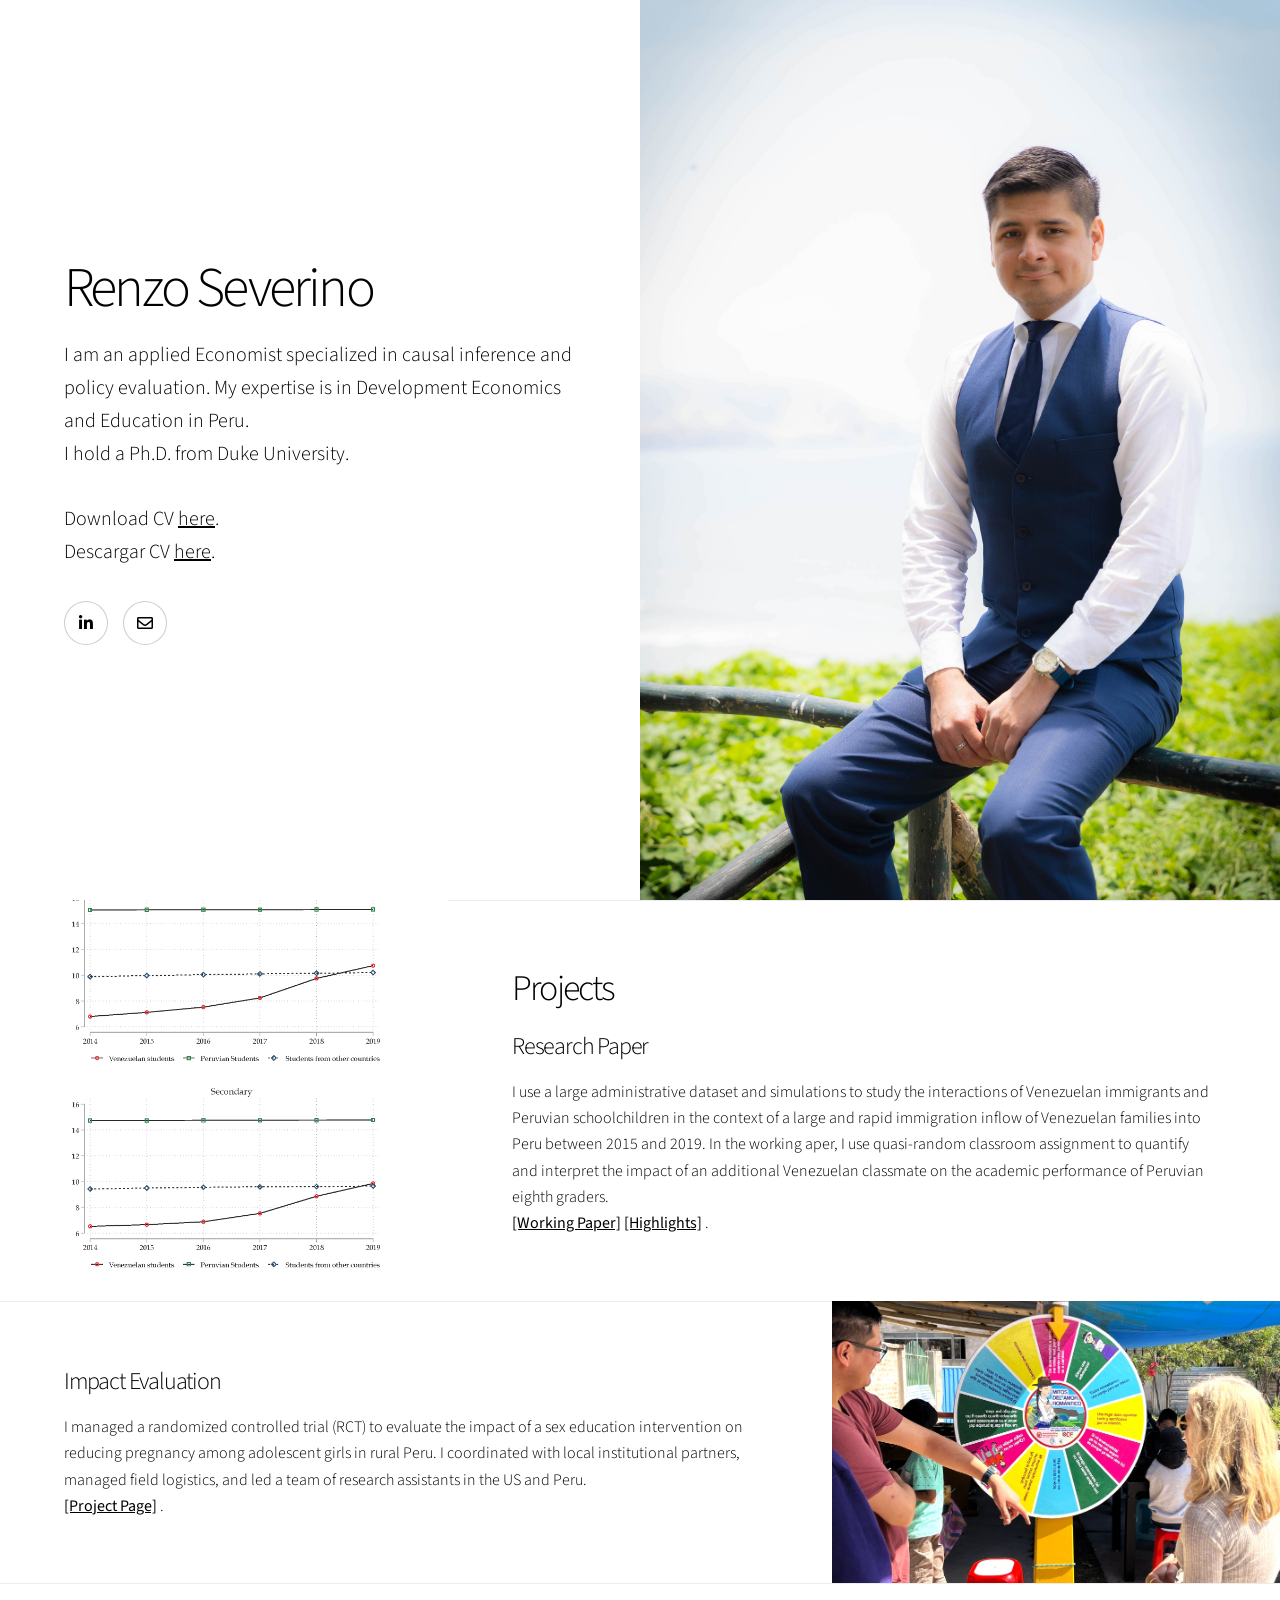
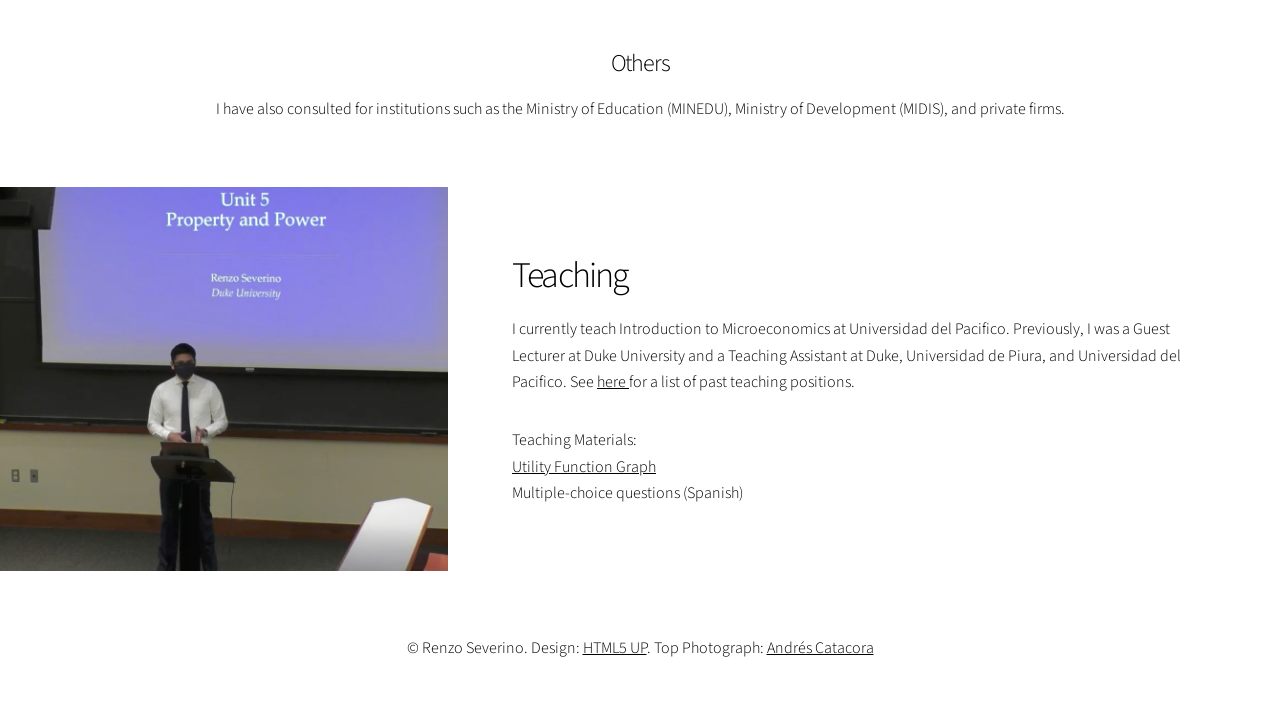
==== index.html @ c81b2eff "Aug3 Launch New career" ====
<!DOCTYPE HTML>
<!--
	Story by HTML5 UP
	html5up.net | @ajlkn
	Free for personal and commercial use under the CCA 3.0 license (html5up.net/license)
-->
<html>
	<head>
		<title>Renzo Severino, Ph.D. </title>
		<meta charset="utf-8" />
		<meta name="viewport" content="width=device-width, initial-scale=1, user-scalable=no" />
		<link rel="stylesheet" href="assets/css/main.css" />
		<noscript><link rel="stylesheet" href="assets/css/noscript.css" /></noscript>
		<meta name="google-site-verification" content="csmdwalZNR9BSUntCQkWehDHMoRO4T6SZdNjTyP5fW8" />
	</head>
	<body class="is-preload">

		<!-- Wrapper -->
			<div id="wrapper" class="divided">

				<!-- One -->
					<section class="banner style1 orient-left content-align-left image-position-right fullscreen onload-image-fade-in onload-content-fade-right">
						<div class="content">
							<h1>Renzo Severino</h1>
							<p class="major">I am an applied Economist specialized in causal inference and policy evaluation. My expertise is in Development Economics and Education in Peru.
							<br> I hold a Ph.D. from Duke University.</p>								
							<p class="major">Download CV <a href="Severino_CV_English.pdf">here</a>. <br> Descargar CV <a href="Severino_CV_Español.pdf">here</a>. </p>
							<ul class="icons">
								<li><a href="https://www.linkedin.com/in/renzoseverino/?locale=en_US" class="icon brands style2 fa-linkedin-in"><span class="label">LinkedIn</span></a></li>
								<li><a href="mailto:renzo.severino@outlook.com" class="icon style2 fa-envelope"><span class="label">Email</span></a></li>
							</ul>
						</div>
						<div class="image">
							<img src="images/banner.jpg" alt="" />
						</div>
					</section>

					<!-- was a member of the <a href="https://sites.duke.edu/devlab/">Duke Development Economics Lab -->
				<!-- Two -->
					<section class="spotlight style1 orient-right content-align-left image-position-center onscroll-image-fade-in" id="first">
						<div class="content">
							<h2>Projects</h2>
							<h3>Research Paper</h3>
							<p>I use a large administrative dataset and simulations to study the interactions of Venezuelan immigrants and Peruvian schoolchildren 
							in the context of a large and rapid immigration inflow of Venezuelan families into Peru between 2015 and 2019. In the working aper, I 
							use quasi-random classroom assignment to quantify and interpret the impact of an additional Venezuelan classmate on the 
							academic performance of Peruvian eighth graders. <br> <a href="Severino_Venezuela.pdf"> <b>[Working Paper]</b></a> <a href="SeverinoVenezuela.html"> <b>[Highlights]</b></a> . </p>
							</div>
						<div class="image">
							<img src="images/spotlight01.png" alt="" />
						</div>
					</section>

				<!-- Three -->
					<section class="spotlight style1 orient-left content-align-left image-position-center onscroll-image-fade-in">
						<div class="content">
							<h3>Impact Evaluation</h3>
							<p>I managed a randomized controlled trial (RCT) to evaluate the impact of a sex education intervention on reducing pregnancy among adolescent girls in rural Peru. 
								I coordinated with local institutional partners, managed field logistics, and led a team of research assistants in the US and Peru. <br>
								<a href="https://poverty-action.org/reducing-pregnancy-among-adolescent-girls-through-sex-education-and-information-services-rural-peru"> <b>[Project Page]</b></a> . </p>
							</div>
							<!-- -->
						<div class="image">
							<img src="images/rct_2.jpg" alt="" />
						</div>
					</section>

				<!-- Four -->	
					<section class="wrapper style1 align-center">
						<div class="inner">
							<h3>Others</h3>
							<p>I have also consulted for institutions such as the Ministry of Education (MINEDU), Ministry of Development (MIDIS), and private firms. </p>
						</div>

				<!-- Five -->
					<section class="spotlight style1 orient-right content-align-left image-position-center onscroll-image-fade-in">
						<div class="content">
							<h2>Teaching</h2>
							<p>I currently teach Introduction to Microeconomics at Universidad del Pacifico. Previously, I was a Guest Lecturer at 
								Duke University and a Teaching Assistant at Duke, Universidad de Piura, and Universidad del Pacifico. 
								See <a href="Severino_Teaching.pdf"> here </a> for a list of past teaching positions. </p>
						
							<p> Teaching Materials: <br>
								<a href="utility.html"> Utility Function Graph </a> <br> 
								Multiple-choice questions (Spanish) </p>		
						</div>
						<div class="image">
							<img src="images/spotlight02.png" alt="" />
						</div>
					</section>	

				<!-- Footer -->
					<footer class="wrapper style1 align-center">
						<div class="inner">
							<p>&copy; Renzo Severino. Design: <a href="https://html5up.net">HTML5 UP</a>. Top Photograph: <a href="https://www.behance.net/andrescatacora">Andrés Catacora</a> </p>
						</div>
					</footer>

			</div>

		<!-- Scripts -->
			<script src="assets/js/jquery.min.js"></script>
			<script src="assets/js/jquery.scrollex.min.js"></script>
			<script src="assets/js/jquery.scrolly.min.js"></script>
			<script src="assets/js/browser.min.js"></script>
			<script src="assets/js/breakpoints.min.js"></script>
			<script src="assets/js/util.js"></script>
			<script src="assets/js/main.js"></script>

	</body>
</html>
---- assets/css/main.css ----
@import url(fontawesome-all.min.css);
@import url("https://fonts.googleapis.com/css?family=Source+Sans+Pro:300,300i,400,400i");

/*
	Story by HTML5 UP
	html5up.net | @ajlkn
	Free for personal and commercial use under the CCA 3.0 license (html5up.net/license)
*/

html, body, div, span, applet, object,
iframe, h1, h2, h3, h4, h5, h6, p, blockquote,
pre, a, abbr, acronym, address, big, cite,
code, del, dfn, em, img, ins, kbd, q, s, samp,
small, strike, strong, sub, sup, tt, var, b,
u, i, center, dl, dt, dd, ol, ul, li, fieldset,
form, label, legend, table, caption, tbody,
tfoot, thead, tr, th, td, article, aside,
canvas, details, embed, figure, figcaption,
footer, header, hgroup, menu, nav, output, ruby,
section, summary, time, mark, audio, video {
	margin: 0;
	padding: 0;
	border: 0;
	font-size: 100%;
	font: inherit;
	vertical-align: baseline;}

article, aside, details, figcaption, figure,
footer, header, hgroup, menu, nav, section {
	display: block;}

body {
	line-height: 1;
}

ol, ul {
	list-style: none;
}

blockquote, q {
	quotes: none;
}

	blockquote:before, blockquote:after, q:before, q:after {
		content: '';
		content: none;
	}

table {
	border-collapse: collapse;
	border-spacing: 0;
}

body {
	-webkit-text-size-adjust: none;
}

mark {
	background-color: transparent;
	color: inherit;
}

input::-moz-focus-inner {
	border: 0;
	padding: 0;
}

input, select, textarea {
	-moz-appearance: none;
	-webkit-appearance: none;
	-ms-appearance: none;
	appearance: none;
}

/* Basic */

	@-ms-viewport {
		width: device-width;
	}

	body {
		-ms-overflow-style: scrollbar;
	}

	@media screen and (max-width: 480px) {

		html, body {
			min-width: 320px;
		}

	}

	html {
		box-sizing: border-box;
	}

	*, *:before, *:after {
		box-sizing: inherit;
	}

	body {
		background: #ffffff;
	}

		body.is-preload *, body.is-preload *:before, body.is-preload *:after {
			-moz-animation: none !important;
			-webkit-animation: none !important;
			-ms-animation: none !important;
			animation: none !important;
			-moz-transition: none !important;
			-webkit-transition: none !important;
			-ms-transition: none !important;
			transition: none !important;
		}

/* Type */

	html {
		font-size: 18pt;
	}

		@media screen and (max-width: 1680px) {

			html {
				font-size: 14pt;
			}

		}

		@media screen and (max-width: 1280px) {

			html {
				font-size: 12pt;
			}

		}

		@media screen and (max-width: 736px) {

			html {
				font-size: 11pt;
			}

		}

		@media screen and (max-width: 360px) {

			html {
				font-size: 10pt;
			}

		}

	body {
		background-color: #ffffff;
		color: #000000;
	}

	body, input, select, textarea {
		font-family: "Source Sans Pro", Helvetica, sans-serif;
		font-size: 1rem;
		font-weight: 300;
		line-height: 1.65;
	}

	a {
		-moz-transition: color 0.2s ease-in-out;
		-webkit-transition: color 0.2s ease-in-out;
		-ms-transition: color 0.2s ease-in-out;
		transition: color 0.2s ease-in-out;
		text-decoration: underline;
	}

		a:hover {
			text-decoration: none;
		}

	strong, b {
		font-weight: 400;
	}

	em, i {
		font-style: italic;
	}

	p {
		margin: 0 0 2rem 0;
	}

		p.major {
			font-size: 1.25rem;
		}

	h1, h2, h3, h4, h5, h6 {
		font-weight: 300;
		line-height: 1.375;
		letter-spacing: -0.05em;
		margin: 0 0 1rem 0;
	}

		h1 a, h2 a, h3 a, h4 a, h5 a, h6 a {
			color: inherit;
			text-decoration: none;
		}

	h1 {
		font-size: 3.5rem;
		line-height: 1.2;
	}

	h2 {
		font-size: 2.25rem;
	}

	h3 {
		font-size: 1.5rem;
	}

	h4 {
		font-size: 1.1rem;
	}

	h5 {
		font-size: 0.9rem;
	}

	h6 {
		font-size: 0.7rem;
	}

	sub {
		font-size: 0.8rem;
		position: relative;
		top: 0.5rem;
	}

	sup {
		font-size: 0.8rem;
		position: relative;
		top: -0.5rem;
	}

	blockquote {
		border-left: solid 4px;
		font-style: italic;
		margin: 0 0 2rem 0;
		padding: 0.5rem 0 0.5rem 2rem;
	}

	code {
		border-radius: 4px;
		font-family: "Courier New", monospace;
		font-size: 0.9em;
		margin: 0 0.25rem;
		padding: 0.25rem 0.325rem;
	}

	pre {
		-webkit-overflow-scrolling: touch;
		font-family: "Courier New", monospace;
		font-size: 0.9em;
		margin: 0 0 2rem 0;
	}

		pre code {
			display: block;
			line-height: 1.5;
			padding: 0.75rem 1rem;
			overflow-x: auto;
		}

	hr {
		border: 0;
		border-bottom: solid 1px;
		margin: 2.5rem 0;
	}

		hr.major {
			margin: 3.5rem 0;
		}

	.align-left {
		text-align: left;
	}

	.align-center {
		text-align: center;
	}

	.align-right {
		text-align: right;
	}

	@media screen and (max-width: 736px) {

		p.major {
			font-size: 1.1rem;
		}

		h1 {
			font-size: 2.5rem;
		}

		h2 {
			font-size: 2rem;
		}

		h3 {
			font-size: 1.25rem;
		}

		h4 {
			font-size: 1rem;
		}

	}

	input, select, textarea {
		color: #000000;
	}

	a {
		color: #000000;
	}

		a:hover {
			color: #47D3E5;
		}

	strong, b {
		color: #000000;
	}

	h1, h2, h3, h4, h5, h6 {
		color: #000000;
	}

	blockquote {
		border-left-color: rgba(0, 0, 0, 0.2);
	}

	code {
		background: rgba(0, 0, 0, 0.05);
		border-color: rgba(0, 0, 0, 0.2);
	}

	hr {
		border-bottom-color: rgba(0, 0, 0, 0.2);
	}

/* Row */

	.row {
		display: flex;
		flex-wrap: wrap;
		box-sizing: border-box;
		align-items: stretch;
	}

		.row > * {
			box-sizing: border-box;
		}

		.row.gtr-uniform > * > :last-child {
			margin-bottom: 0;
		}

		.row.aln-left {
			justify-content: flex-start;
		}

		.row.aln-center {
			justify-content: center;
		}

		.row.aln-right {
			justify-content: flex-end;
		}

		.row.aln-top {
			align-items: flex-start;
		}

		.row.aln-middle {
			align-items: center;
		}

		.row.aln-bottom {
			align-items: flex-end;
		}

		.row > .imp {
			order: -1;
		}

		.row > .col-1 {
			width: 8.33333%;
		}

		.row > .off-1 {
			margin-left: 8.33333%;
		}

		.row > .col-2 {
			width: 16.66667%;
		}

		.row > .off-2 {
			margin-left: 16.66667%;
		}

		.row > .col-3 {
			width: 25%;
		}

		.row > .off-3 {
			margin-left: 25%;
		}

		.row > .col-4 {
			width: 33.33333%;
		}

		.row > .off-4 {
			margin-left: 33.33333%;
		}

		.row > .col-5 {
			width: 41.66667%;
		}

		.row > .off-5 {
			margin-left: 41.66667%;
		}

		.row > .col-6 {
			width: 50%;
		}

		.row > .off-6 {
			margin-left: 50%;
		}

		.row > .col-7 {
			width: 58.33333%;
		}

		.row > .off-7 {
			margin-left: 58.33333%;
		}

		.row > .col-8 {
			width: 66.66667%;
		}

		.row > .off-8 {
			margin-left: 66.66667%;
		}

		.row > .col-9 {
			width: 75%;
		}

		.row > .off-9 {
			margin-left: 75%;
		}

		.row > .col-10 {
			width: 83.33333%;
		}

		.row > .off-10 {
			margin-left: 83.33333%;
		}

		.row > .col-11 {
			width: 91.66667%;
		}

		.row > .off-11 {
			margin-left: 91.66667%;
		}

		.row > .col-12 {
			width: 100%;
		}

		.row > .off-12 {
			margin-left: 100%;
		}

		.row.gtr-0 {
			margin-top: 0;
			margin-left: 0rem;
		}

			.row.gtr-0 > * {
				padding: 0 0 0 0rem;
			}

			.row.gtr-0.gtr-uniform {
				margin-top: 0rem;
			}

				.row.gtr-0.gtr-uniform > * {
					padding-top: 0rem;
				}

		.row.gtr-25 {
			margin-top: 0;
			margin-left: -0.5rem;
		}

			.row.gtr-25 > * {
				padding: 0 0 0 0.5rem;
			}

			.row.gtr-25.gtr-uniform {
				margin-top: -0.5rem;
			}

				.row.gtr-25.gtr-uniform > * {
					padding-top: 0.5rem;
				}

		.row.gtr-50 {
			margin-top: 0;
			margin-left: -1rem;
		}

			.row.gtr-50 > * {
				padding: 0 0 0 1rem;
			}

			.row.gtr-50.gtr-uniform {
				margin-top: -1rem;
			}

				.row.gtr-50.gtr-uniform > * {
					padding-top: 1rem;
				}

		.row {
			margin-top: 0;
			margin-left: -2rem;
		}

			.row > * {
				padding: 0 0 0 2rem;
			}

			.row.gtr-uniform {
				margin-top: -2rem;
			}

				.row.gtr-uniform > * {
					padding-top: 2rem;
				}

		.row.gtr-150 {
			margin-top: 0;
			margin-left: -3rem;
		}

			.row.gtr-150 > * {
				padding: 0 0 0 3rem;
			}

			.row.gtr-150.gtr-uniform {
				margin-top: -3rem;
			}

				.row.gtr-150.gtr-uniform > * {
					padding-top: 3rem;
				}

		.row.gtr-200 {
			margin-top: 0;
			margin-left: -4rem;
		}

			.row.gtr-200 > * {
				padding: 0 0 0 4rem;
			}

			.row.gtr-200.gtr-uniform {
				margin-top: -4rem;
			}

				.row.gtr-200.gtr-uniform > * {
					padding-top: 4rem;
				}

		@media screen and (max-width: 1680px) {

			.row {
				display: flex;
				flex-wrap: wrap;
				box-sizing: border-box;
				align-items: stretch;
			}

				.row > * {
					box-sizing: border-box;
				}

				.row.gtr-uniform > * > :last-child {
					margin-bottom: 0;
				}

				.row.aln-left {
					justify-content: flex-start;
				}

				.row.aln-center {
					justify-content: center;
				}

				.row.aln-right {
					justify-content: flex-end;
				}

				.row.aln-top {
					align-items: flex-start;
				}

				.row.aln-middle {
					align-items: center;
				}

				.row.aln-bottom {
					align-items: flex-end;
				}

				.row > .imp-xlarge {
					order: -1;
				}

				.row > .col-1-xlarge {
					width: 8.33333%;
				}

				.row > .off-1-xlarge {
					margin-left: 8.33333%;
				}

				.row > .col-2-xlarge {
					width: 16.66667%;
				}

				.row > .off-2-xlarge {
					margin-left: 16.66667%;
				}

				.row > .col-3-xlarge {
					width: 25%;
				}

				.row > .off-3-xlarge {
					margin-left: 25%;
				}

				.row > .col-4-xlarge {
					width: 33.33333%;
				}

				.row > .off-4-xlarge {
					margin-left: 33.33333%;
				}

				.row > .col-5-xlarge {
					width: 41.66667%;
				}

				.row > .off-5-xlarge {
					margin-left: 41.66667%;
				}

				.row > .col-6-xlarge {
					width: 50%;
				}

				.row > .off-6-xlarge {
					margin-left: 50%;
				}

				.row > .col-7-xlarge {
					width: 58.33333%;
				}

				.row > .off-7-xlarge {
					margin-left: 58.33333%;
				}

				.row > .col-8-xlarge {
					width: 66.66667%;
				}

				.row > .off-8-xlarge {
					margin-left: 66.66667%;
				}

				.row > .col-9-xlarge {
					width: 75%;
				}

				.row > .off-9-xlarge {
					margin-left: 75%;
				}

				.row > .col-10-xlarge {
					width: 83.33333%;
				}

				.row > .off-10-xlarge {
					margin-left: 83.33333%;
				}

				.row > .col-11-xlarge {
					width: 91.66667%;
				}

				.row > .off-11-xlarge {
					margin-left: 91.66667%;
				}

				.row > .col-12-xlarge {
					width: 100%;
				}

				.row > .off-12-xlarge {
					margin-left: 100%;
				}

				.row.gtr-0 {
					margin-top: 0;
					margin-left: 0rem;
				}

					.row.gtr-0 > * {
						padding: 0 0 0 0rem;
					}

					.row.gtr-0.gtr-uniform {
						margin-top: 0rem;
					}

						.row.gtr-0.gtr-uniform > * {
							padding-top: 0rem;
						}

				.row.gtr-25 {
					margin-top: 0;
					margin-left: -0.5rem;
				}

					.row.gtr-25 > * {
						padding: 0 0 0 0.5rem;
					}

					.row.gtr-25.gtr-uniform {
						margin-top: -0.5rem;
					}

						.row.gtr-25.gtr-uniform > * {
							padding-top: 0.5rem;
						}

				.row.gtr-50 {
					margin-top: 0;
					margin-left: -1rem;
				}

					.row.gtr-50 > * {
						padding: 0 0 0 1rem;
					}

					.row.gtr-50.gtr-uniform {
						margin-top: -1rem;
					}

						.row.gtr-50.gtr-uniform > * {
							padding-top: 1rem;
						}

				.row {
					margin-top: 0;
					margin-left: -2rem;
				}

					.row > * {
						padding: 0 0 0 2rem;
					}

					.row.gtr-uniform {
						margin-top: -2rem;
					}

						.row.gtr-uniform > * {
							padding-top: 2rem;
						}

				.row.gtr-150 {
					margin-top: 0;
					margin-left: -3rem;
				}

					.row.gtr-150 > * {
						padding: 0 0 0 3rem;
					}

					.row.gtr-150.gtr-uniform {
						margin-top: -3rem;
					}

						.row.gtr-150.gtr-uniform > * {
							padding-top: 3rem;
						}

				.row.gtr-200 {
					margin-top: 0;
					margin-left: -4rem;
				}

					.row.gtr-200 > * {
						padding: 0 0 0 4rem;
					}

					.row.gtr-200.gtr-uniform {
						margin-top: -4rem;
					}

						.row.gtr-200.gtr-uniform > * {
							padding-top: 4rem;
						}

		}

		@media screen and (max-width: 1280px) {

			.row {
				display: flex;
				flex-wrap: wrap;
				box-sizing: border-box;
				align-items: stretch;
			}

				.row > * {
					box-sizing: border-box;
				}

				.row.gtr-uniform > * > :last-child {
					margin-bottom: 0;
				}

				.row.aln-left {
					justify-content: flex-start;
				}

				.row.aln-center {
					justify-content: center;
				}

				.row.aln-right {
					justify-content: flex-end;
				}

				.row.aln-top {
					align-items: flex-start;
				}

				.row.aln-middle {
					align-items: center;
				}

				.row.aln-bottom {
					align-items: flex-end;
				}

				.row > .imp-large {
					order: -1;
				}

				.row > .col-1-large {
					width: 8.33333%;
				}

				.row > .off-1-large {
					margin-left: 8.33333%;
				}

				.row > .col-2-large {
					width: 16.66667%;
				}

				.row > .off-2-large {
					margin-left: 16.66667%;
				}

				.row > .col-3-large {
					width: 25%;
				}

				.row > .off-3-large {
					margin-left: 25%;
				}

				.row > .col-4-large {
					width: 33.33333%;
				}

				.row > .off-4-large {
					margin-left: 33.33333%;
				}

				.row > .col-5-large {
					width: 41.66667%;
				}

				.row > .off-5-large {
					margin-left: 41.66667%;
				}

				.row > .col-6-large {
					width: 50%;
				}

				.row > .off-6-large {
					margin-left: 50%;
				}

				.row > .col-7-large {
					width: 58.33333%;
				}

				.row > .off-7-large {
					margin-left: 58.33333%;
				}

				.row > .col-8-large {
					width: 66.66667%;
				}

				.row > .off-8-large {
					margin-left: 66.66667%;
				}

				.row > .col-9-large {
					width: 75%;
				}

				.row > .off-9-large {
					margin-left: 75%;
				}

				.row > .col-10-large {
					width: 83.33333%;
				}

				.row > .off-10-large {
					margin-left: 83.33333%;
				}

				.row > .col-11-large {
					width: 91.66667%;
				}

				.row > .off-11-large {
					margin-left: 91.66667%;
				}

				.row > .col-12-large {
					width: 100%;
				}

				.row > .off-12-large {
					margin-left: 100%;
				}

				.row.gtr-0 {
					margin-top: 0;
					margin-left: 0rem;
				}

					.row.gtr-0 > * {
						padding: 0 0 0 0rem;
					}

					.row.gtr-0.gtr-uniform {
						margin-top: 0rem;
					}

						.row.gtr-0.gtr-uniform > * {
							padding-top: 0rem;
						}

				.row.gtr-25 {
					margin-top: 0;
					margin-left: -0.5rem;
				}

					.row.gtr-25 > * {
						padding: 0 0 0 0.5rem;
					}

					.row.gtr-25.gtr-uniform {
						margin-top: -0.5rem;
					}

						.row.gtr-25.gtr-uniform > * {
							padding-top: 0.5rem;
						}

				.row.gtr-50 {
					margin-top: 0;
					margin-left: -1rem;
				}

					.row.gtr-50 > * {
						padding: 0 0 0 1rem;
					}

					.row.gtr-50.gtr-uniform {
						margin-top: -1rem;
					}

						.row.gtr-50.gtr-uniform > * {
							padding-top: 1rem;
						}

				.row {
					margin-top: 0;
					margin-left: -2rem;
				}

					.row > * {
						padding: 0 0 0 2rem;
					}

					.row.gtr-uniform {
						margin-top: -2rem;
					}

						.row.gtr-uniform > * {
							padding-top: 2rem;
						}

				.row.gtr-150 {
					margin-top: 0;
					margin-left: -3rem;
				}

					.row.gtr-150 > * {
						padding: 0 0 0 3rem;
					}

					.row.gtr-150.gtr-uniform {
						margin-top: -3rem;
					}

						.row.gtr-150.gtr-uniform > * {
							padding-top: 3rem;
						}

				.row.gtr-200 {
					margin-top: 0;
					margin-left: -4rem;
				}

					.row.gtr-200 > * {
						padding: 0 0 0 4rem;
					}

					.row.gtr-200.gtr-uniform {
						margin-top: -4rem;
					}

						.row.gtr-200.gtr-uniform > * {
							padding-top: 4rem;
						}

		}

		@media screen and (max-width: 980px) {

			.row {
				display: flex;
				flex-wrap: wrap;
				box-sizing: border-box;
				align-items: stretch;
			}

				.row > * {
					box-sizing: border-box;
				}

				.row.gtr-uniform > * > :last-child {
					margin-bottom: 0;
				}

				.row.aln-left {
					justify-content: flex-start;
				}

				.row.aln-center {
					justify-content: center;
				}

				.row.aln-right {
					justify-content: flex-end;
				}

				.row.aln-top {
					align-items: flex-start;
				}

				.row.aln-middle {
					align-items: center;
				}

				.row.aln-bottom {
					align-items: flex-end;
				}

				.row > .imp-medium {
					order: -1;
				}

				.row > .col-1-medium {
					width: 8.33333%;
				}

				.row > .off-1-medium {
					margin-left: 8.33333%;
				}

				.row > .col-2-medium {
					width: 16.66667%;
				}

				.row > .off-2-medium {
					margin-left: 16.66667%;
				}

				.row > .col-3-medium {
					width: 25%;
				}

				.row > .off-3-medium {
					margin-left: 25%;
				}

				.row > .col-4-medium {
					width: 33.33333%;
				}

				.row > .off-4-medium {
					margin-left: 33.33333%;
				}

				.row > .col-5-medium {
					width: 41.66667%;
				}

				.row > .off-5-medium {
					margin-left: 41.66667%;
				}

				.row > .col-6-medium {
					width: 50%;
				}

				.row > .off-6-medium {
					margin-left: 50%;
				}

				.row > .col-7-medium {
					width: 58.33333%;
				}

				.row > .off-7-medium {
					margin-left: 58.33333%;
				}

				.row > .col-8-medium {
					width: 66.66667%;
				}

				.row > .off-8-medium {
					margin-left: 66.66667%;
				}

				.row > .col-9-medium {
					width: 75%;
				}

				.row > .off-9-medium {
					margin-left: 75%;
				}

				.row > .col-10-medium {
					width: 83.33333%;
				}

				.row > .off-10-medium {
					margin-left: 83.33333%;
				}

				.row > .col-11-medium {
					width: 91.66667%;
				}

				.row > .off-11-medium {
					margin-left: 91.66667%;
				}

				.row > .col-12-medium {
					width: 100%;
				}

				.row > .off-12-medium {
					margin-left: 100%;
				}

				.row.gtr-0 {
					margin-top: 0;
					margin-left: 0rem;
				}

					.row.gtr-0 > * {
						padding: 0 0 0 0rem;
					}

					.row.gtr-0.gtr-uniform {
						margin-top: 0rem;
					}

						.row.gtr-0.gtr-uniform > * {
							padding-top: 0rem;
						}

				.row.gtr-25 {
					margin-top: 0;
					margin-left: -0.5rem;
				}

					.row.gtr-25 > * {
						padding: 0 0 0 0.5rem;
					}

					.row.gtr-25.gtr-uniform {
						margin-top: -0.5rem;
					}

						.row.gtr-25.gtr-uniform > * {
							padding-top: 0.5rem;
						}

				.row.gtr-50 {
					margin-top: 0;
					margin-left: -1rem;
				}

					.row.gtr-50 > * {
						padding: 0 0 0 1rem;
					}

					.row.gtr-50.gtr-uniform {
						margin-top: -1rem;
					}

						.row.gtr-50.gtr-uniform > * {
							padding-top: 1rem;
						}

				.row {
					margin-top: 0;
					margin-left: -2rem;
				}

					.row > * {
						padding: 0 0 0 2rem;
					}

					.row.gtr-uniform {
						margin-top: -2rem;
					}

						.row.gtr-uniform > * {
							padding-top: 2rem;
						}

				.row.gtr-150 {
					margin-top: 0;
					margin-left: -3rem;
				}

					.row.gtr-150 > * {
						padding: 0 0 0 3rem;
					}

					.row.gtr-150.gtr-uniform {
						margin-top: -3rem;
					}

						.row.gtr-150.gtr-uniform > * {
							padding-top: 3rem;
						}

				.row.gtr-200 {
					margin-top: 0;
					margin-left: -4rem;
				}

					.row.gtr-200 > * {
						padding: 0 0 0 4rem;
					}

					.row.gtr-200.gtr-uniform {
						margin-top: -4rem;
					}

						.row.gtr-200.gtr-uniform > * {
							padding-top: 4rem;
						}

		}

		@media screen and (max-width: 736px) {

			.row {
				display: flex;
				flex-wrap: wrap;
				box-sizing: border-box;
				align-items: stretch;
			}

				.row > * {
					box-sizing: border-box;
				}

				.row.gtr-uniform > * > :last-child {
					margin-bottom: 0;
				}

				.row.aln-left {
					justify-content: flex-start;
				}

				.row.aln-center {
					justify-content: center;
				}

				.row.aln-right {
					justify-content: flex-end;
				}

				.row.aln-top {
					align-items: flex-start;
				}

				.row.aln-middle {
					align-items: center;
				}

				.row.aln-bottom {
					align-items: flex-end;
				}

				.row > .imp-small {
					order: -1;
				}

				.row > .col-1-small {
					width: 8.33333%;
				}

				.row > .off-1-small {
					margin-left: 8.33333%;
				}

				.row > .col-2-small {
					width: 16.66667%;
				}

				.row > .off-2-small {
					margin-left: 16.66667%;
				}

				.row > .col-3-small {
					width: 25%;
				}

				.row > .off-3-small {
					margin-left: 25%;
				}

				.row > .col-4-small {
					width: 33.33333%;
				}

				.row > .off-4-small {
					margin-left: 33.33333%;
				}

				.row > .col-5-small {
					width: 41.66667%;
				}

				.row > .off-5-small {
					margin-left: 41.66667%;
				}

				.row > .col-6-small {
					width: 50%;
				}

				.row > .off-6-small {
					margin-left: 50%;
				}

				.row > .col-7-small {
					width: 58.33333%;
				}

				.row > .off-7-small {
					margin-left: 58.33333%;
				}

				.row > .col-8-small {
					width: 66.66667%;
				}

				.row > .off-8-small {
					margin-left: 66.66667%;
				}

				.row > .col-9-small {
					width: 75%;
				}

				.row > .off-9-small {
					margin-left: 75%;
				}

				.row > .col-10-small {
					width: 83.33333%;
				}

				.row > .off-10-small {
					margin-left: 83.33333%;
				}

				.row > .col-11-small {
					width: 91.66667%;
				}

				.row > .off-11-small {
					margin-left: 91.66667%;
				}

				.row > .col-12-small {
					width: 100%;
				}

				.row > .off-12-small {
					margin-left: 100%;
				}

				.row.gtr-0 {
					margin-top: 0;
					margin-left: 0rem;
				}

					.row.gtr-0 > * {
						padding: 0 0 0 0rem;
					}

					.row.gtr-0.gtr-uniform {
						margin-top: 0rem;
					}

						.row.gtr-0.gtr-uniform > * {
							padding-top: 0rem;
						}

				.row.gtr-25 {
					margin-top: 0;
					margin-left: -0.5rem;
				}

					.row.gtr-25 > * {
						padding: 0 0 0 0.5rem;
					}

					.row.gtr-25.gtr-uniform {
						margin-top: -0.5rem;
					}

						.row.gtr-25.gtr-uniform > * {
							padding-top: 0.5rem;
						}

				.row.gtr-50 {
					margin-top: 0;
					margin-left: -1rem;
				}

					.row.gtr-50 > * {
						padding: 0 0 0 1rem;
					}

					.row.gtr-50.gtr-uniform {
						margin-top: -1rem;
					}

						.row.gtr-50.gtr-uniform > * {
							padding-top: 1rem;
						}

				.row {
					margin-top: 0;
					margin-left: -2rem;
				}

					.row > * {
						padding: 0 0 0 2rem;
					}

					.row.gtr-uniform {
						margin-top: -2rem;
					}

						.row.gtr-uniform > * {
							padding-top: 2rem;
						}

				.row.gtr-150 {
					margin-top: 0;
					margin-left: -3rem;
				}

					.row.gtr-150 > * {
						padding: 0 0 0 3rem;
					}

					.row.gtr-150.gtr-uniform {
						margin-top: -3rem;
					}

						.row.gtr-150.gtr-uniform > * {
							padding-top: 3rem;
						}

				.row.gtr-200 {
					margin-top: 0;
					margin-left: -4rem;
				}

					.row.gtr-200 > * {
						padding: 0 0 0 4rem;
					}

					.row.gtr-200.gtr-uniform {
						margin-top: -4rem;
					}

						.row.gtr-200.gtr-uniform > * {
							padding-top: 4rem;
						}

		}

		@media screen and (max-width: 480px) {

			.row {
				display: flex;
				flex-wrap: wrap;
				box-sizing: border-box;
				align-items: stretch;
			}

				.row > * {
					box-sizing: border-box;
				}

				.row.gtr-uniform > * > :last-child {
					margin-bottom: 0;
				}

				.row.aln-left {
					justify-content: flex-start;
				}

				.row.aln-center {
					justify-content: center;
				}

				.row.aln-right {
					justify-content: flex-end;
				}

				.row.aln-top {
					align-items: flex-start;
				}

				.row.aln-middle {
					align-items: center;
				}

				.row.aln-bottom {
					align-items: flex-end;
				}

				.row > .imp-xsmall {
					order: -1;
				}

				.row > .col-1-xsmall {
					width: 8.33333%;
				}

				.row > .off-1-xsmall {
					margin-left: 8.33333%;
				}

				.row > .col-2-xsmall {
					width: 16.66667%;
				}

				.row > .off-2-xsmall {
					margin-left: 16.66667%;
				}

				.row > .col-3-xsmall {
					width: 25%;
				}

				.row > .off-3-xsmall {
					margin-left: 25%;
				}

				.row > .col-4-xsmall {
					width: 33.33333%;
				}

				.row > .off-4-xsmall {
					margin-left: 33.33333%;
				}

				.row > .col-5-xsmall {
					width: 41.66667%;
				}

				.row > .off-5-xsmall {
					margin-left: 41.66667%;
				}

				.row > .col-6-xsmall {
					width: 50%;
				}

				.row > .off-6-xsmall {
					margin-left: 50%;
				}

				.row > .col-7-xsmall {
					width: 58.33333%;
				}

				.row > .off-7-xsmall {
					margin-left: 58.33333%;
				}

				.row > .col-8-xsmall {
					width: 66.66667%;
				}

				.row > .off-8-xsmall {
					margin-left: 66.66667%;
				}

				.row > .col-9-xsmall {
					width: 75%;
				}

				.row > .off-9-xsmall {
					margin-left: 75%;
				}

				.row > .col-10-xsmall {
					width: 83.33333%;
				}

				.row > .off-10-xsmall {
					margin-left: 83.33333%;
				}

				.row > .col-11-xsmall {
					width: 91.66667%;
				}

				.row > .off-11-xsmall {
					margin-left: 91.66667%;
				}

				.row > .col-12-xsmall {
					width: 100%;
				}

				.row > .off-12-xsmall {
					margin-left: 100%;
				}

				.row.gtr-0 {
					margin-top: 0;
					margin-left: 0rem;
				}

					.row.gtr-0 > * {
						padding: 0 0 0 0rem;
					}

					.row.gtr-0.gtr-uniform {
						margin-top: 0rem;
					}

						.row.gtr-0.gtr-uniform > * {
							padding-top: 0rem;
						}

				.row.gtr-25 {
					margin-top: 0;
					margin-left: -0.5rem;
				}

					.row.gtr-25 > * {
						padding: 0 0 0 0.5rem;
					}

					.row.gtr-25.gtr-uniform {
						margin-top: -0.5rem;
					}

						.row.gtr-25.gtr-uniform > * {
							padding-top: 0.5rem;
						}

				.row.gtr-50 {
					margin-top: 0;
					margin-left: -1rem;
				}

					.row.gtr-50 > * {
						padding: 0 0 0 1rem;
					}

					.row.gtr-50.gtr-uniform {
						margin-top: -1rem;
					}

						.row.gtr-50.gtr-uniform > * {
							padding-top: 1rem;
						}

				.row {
					margin-top: 0;
					margin-left: -2rem;
				}

					.row > * {
						padding: 0 0 0 2rem;
					}

					.row.gtr-uniform {
						margin-top: -2rem;
					}

						.row.gtr-uniform > * {
							padding-top: 2rem;
						}

				.row.gtr-150 {
					margin-top: 0;
					margin-left: -3rem;
				}

					.row.gtr-150 > * {
						padding: 0 0 0 3rem;
					}

					.row.gtr-150.gtr-uniform {
						margin-top: -3rem;
					}

						.row.gtr-150.gtr-uniform > * {
							padding-top: 3rem;
						}

				.row.gtr-200 {
					margin-top: 0;
					margin-left: -4rem;
				}

					.row.gtr-200 > * {
						padding: 0 0 0 4rem;
					}

					.row.gtr-200.gtr-uniform {
						margin-top: -4rem;
					}

						.row.gtr-200.gtr-uniform > * {
							padding-top: 4rem;
						}

		}

		@media screen and (max-width: 360px) {

			.row {
				display: flex;
				flex-wrap: wrap;
				box-sizing: border-box;
				align-items: stretch;
			}

				.row > * {
					box-sizing: border-box;
				}

				.row.gtr-uniform > * > :last-child {
					margin-bottom: 0;
				}

				.row.aln-left {
					justify-content: flex-start;
				}

				.row.aln-center {
					justify-content: center;
				}

				.row.aln-right {
					justify-content: flex-end;
				}

				.row.aln-top {
					align-items: flex-start;
				}

				.row.aln-middle {
					align-items: center;
				}

				.row.aln-bottom {
					align-items: flex-end;
				}

				.row > .imp-xxsmall {
					order: -1;
				}

				.row > .col-1-xxsmall {
					width: 8.33333%;
				}

				.row > .off-1-xxsmall {
					margin-left: 8.33333%;
				}

				.row > .col-2-xxsmall {
					width: 16.66667%;
				}

				.row > .off-2-xxsmall {
					margin-left: 16.66667%;
				}

				.row > .col-3-xxsmall {
					width: 25%;
				}

				.row > .off-3-xxsmall {
					margin-left: 25%;
				}

				.row > .col-4-xxsmall {
					width: 33.33333%;
				}

				.row > .off-4-xxsmall {
					margin-left: 33.33333%;
				}

				.row > .col-5-xxsmall {
					width: 41.66667%;
				}

				.row > .off-5-xxsmall {
					margin-left: 41.66667%;
				}

				.row > .col-6-xxsmall {
					width: 50%;
				}

				.row > .off-6-xxsmall {
					margin-left: 50%;
				}

				.row > .col-7-xxsmall {
					width: 58.33333%;
				}

				.row > .off-7-xxsmall {
					margin-left: 58.33333%;
				}

				.row > .col-8-xxsmall {
					width: 66.66667%;
				}

				.row > .off-8-xxsmall {
					margin-left: 66.66667%;
				}

				.row > .col-9-xxsmall {
					width: 75%;
				}

				.row > .off-9-xxsmall {
					margin-left: 75%;
				}

				.row > .col-10-xxsmall {
					width: 83.33333%;
				}

				.row > .off-10-xxsmall {
					margin-left: 83.33333%;
				}

				.row > .col-11-xxsmall {
					width: 91.66667%;
				}

				.row > .off-11-xxsmall {
					margin-left: 91.66667%;
				}

				.row > .col-12-xxsmall {
					width: 100%;
				}

				.row > .off-12-xxsmall {
					margin-left: 100%;
				}

				.row.gtr-0 {
					margin-top: 0;
					margin-left: 0rem;
				}

					.row.gtr-0 > * {
						padding: 0 0 0 0rem;
					}

					.row.gtr-0.gtr-uniform {
						margin-top: 0rem;
					}

						.row.gtr-0.gtr-uniform > * {
							padding-top: 0rem;
						}

				.row.gtr-25 {
					margin-top: 0;
					margin-left: -0.5rem;
				}

					.row.gtr-25 > * {
						padding: 0 0 0 0.5rem;
					}

					.row.gtr-25.gtr-uniform {
						margin-top: -0.5rem;
					}

						.row.gtr-25.gtr-uniform > * {
							padding-top: 0.5rem;
						}

				.row.gtr-50 {
					margin-top: 0;
					margin-left: -1rem;
				}

					.row.gtr-50 > * {
						padding: 0 0 0 1rem;
					}

					.row.gtr-50.gtr-uniform {
						margin-top: -1rem;
					}

						.row.gtr-50.gtr-uniform > * {
							padding-top: 1rem;
						}

				.row {
					margin-top: 0;
					margin-left: -2rem;
				}

					.row > * {
						padding: 0 0 0 2rem;
					}

					.row.gtr-uniform {
						margin-top: -2rem;
					}

						.row.gtr-uniform > * {
							padding-top: 2rem;
						}

				.row.gtr-150 {
					margin-top: 0;
					margin-left: -3rem;
				}

					.row.gtr-150 > * {
						padding: 0 0 0 3rem;
					}

					.row.gtr-150.gtr-uniform {
						margin-top: -3rem;
					}

						.row.gtr-150.gtr-uniform > * {
							padding-top: 3rem;
						}

				.row.gtr-200 {
					margin-top: 0;
					margin-left: -4rem;
				}

					.row.gtr-200 > * {
						padding: 0 0 0 4rem;
					}

					.row.gtr-200.gtr-uniform {
						margin-top: -4rem;
					}

						.row.gtr-200.gtr-uniform > * {
							padding-top: 4rem;
						}

		}

/* Box */

	.box {
		border-radius: 4px;
		border: solid 1px;
		margin-bottom: 2rem;
		padding: 1.5rem;
	}

		.box > :last-child,
		.box > :last-child > :last-child,
		.box > :last-child > :last-child > :last-child {
			margin-bottom: 0;
		}

		.box.alt {
			border: 0;
			border-radius: 0;
			padding: 0;
		}

	.box {
		border-color: rgba(0, 0, 0, 0.2);
	}

/* Button */

	input[type="submit"],
	input[type="reset"],
	input[type="button"],
	button,
	.button {
		-moz-appearance: none;
		-webkit-appearance: none;
		-ms-appearance: none;
		appearance: none;
		-moz-transition: background-color 0.2s ease-in-out, box-shadow 0.2s ease-in-out, color 0.2s ease-in-out;
		-webkit-transition: background-color 0.2s ease-in-out, box-shadow 0.2s ease-in-out, color 0.2s ease-in-out;
		-ms-transition: background-color 0.2s ease-in-out, box-shadow 0.2s ease-in-out, color 0.2s ease-in-out;
		transition: background-color 0.2s ease-in-out, box-shadow 0.2s ease-in-out, color 0.2s ease-in-out;
		border: 0;
		cursor: pointer;
		display: inline-block;
		font-weight: 400;
		letter-spacing: 0.125em;
		text-align: center;
		text-decoration: none;
		text-transform: uppercase;
		white-space: nowrap;
		font-size: 0.75rem;
		max-width: 20rem;
		height: 3.75em;
		line-height: 3.75em;
		border-radius: 3.75em;
		padding: 0 2.5em;
		text-overflow: ellipsis;
		overflow: hidden;
	}

		input[type="submit"].icon:before,
		input[type="reset"].icon:before,
		input[type="button"].icon:before,
		button.icon:before,
		.button.icon:before {
			margin-right: 0.5rem;
		}

		input[type="submit"].fit,
		input[type="reset"].fit,
		input[type="button"].fit,
		button.fit,
		.button.fit {
			width: 100%;
		}

		input[type="submit"].small,
		input[type="reset"].small,
		input[type="button"].small,
		button.small,
		.button.small {
			font-size: 0.6rem;
			height: 3.325em;
			line-height: 3.325em;
			border-radius: 3.325em;
			padding: 0 2em;
		}

		input[type="submit"].large,
		input[type="reset"].large,
		input[type="button"].large,
		button.large,
		.button.large {
			font-size: 0.8rem;
			height: 4em;
			line-height: 4em;
			border-radius: 4em;
			padding: 0 3em;
		}

		input[type="submit"].wide,
		input[type="reset"].wide,
		input[type="button"].wide,
		button.wide,
		.button.wide {
			min-width: 14em;
		}

		input[type="submit"].disabled, input[type="submit"]:disabled,
		input[type="reset"].disabled,
		input[type="reset"]:disabled,
		input[type="button"].disabled,
		input[type="button"]:disabled,
		button.disabled,
		button:disabled,
		.button.disabled,
		.button:disabled {
			pointer-events: none;
			opacity: 0.25;
		}

	input[type="submit"],
	input[type="reset"],
	input[type="button"],
	button,
	.button {
		background-color: transparent;
		box-shadow: inset 0 0 0 1px rgba(0, 0, 0, 0.2);
		color: #000000 !important;
	}

		input[type="submit"]:hover,
		input[type="reset"]:hover,
		input[type="button"]:hover,
		button:hover,
		.button:hover {
			box-shadow: inset 0 0 0 1px #47D3E5;
			color: #47D3E5 !important;
		}

		input[type="submit"]:active,
		input[type="reset"]:active,
		input[type="button"]:active,
		button:active,
		.button:active {
			background-color: rgba(71, 211, 229, 0.2);
			box-shadow: inset 0 0 0 1px #47D3E5;
			color: #47D3E5 !important;
		}

		input[type="submit"].primary,
		input[type="reset"].primary,
		input[type="button"].primary,
		button.primary,
		.button.primary {
			background-color: #000000;
			box-shadow: none;
			color: #ffffff !important;
		}

			input[type="submit"].primary:hover,
			input[type="reset"].primary:hover,
			input[type="button"].primary:hover,
			button.primary:hover,
			.button.primary:hover {
				background-color: #47D3E5;
			}

			input[type="submit"].primary:active,
			input[type="reset"].primary:active,
			input[type="button"].primary:active,
			button.primary:active,
			.button.primary:active {
				background-color: #1ebdd1;
			}

/* Form */

	form {
		margin: 0 0 2rem 0;
	}

		form > :last-child {
			margin-bottom: 0;
		}

		form > .fields {
			display: -moz-flex;
			display: -webkit-flex;
			display: -ms-flex;
			display: flex;
			-moz-flex-wrap: wrap;
			-webkit-flex-wrap: wrap;
			-ms-flex-wrap: wrap;
			flex-wrap: wrap;
			width: calc(100% + 3rem);
			margin: -1.5rem 0 2rem -1.5rem;
		}

			form > .fields > .field {
				-moz-flex-grow: 0;
				-webkit-flex-grow: 0;
				-ms-flex-grow: 0;
				flex-grow: 0;
				-moz-flex-shrink: 0;
				-webkit-flex-shrink: 0;
				-ms-flex-shrink: 0;
				flex-shrink: 0;
				padding: 1.5rem 0 0 1.5rem;
				width: calc(100% - 1.5rem);
			}

				form > .fields > .field.half {
					width: calc(50% - 0.75rem);
				}

				form > .fields > .field.third {
					width: calc(100%/3 - 0.5rem);
				}

				form > .fields > .field.quarter {
					width: calc(25% - 0.375rem);
				}

		@media screen and (max-width: 480px) {

			form > .fields {
				width: calc(100% + 3rem);
				margin: -1.5rem 0 2rem -1.5rem;
			}

				form > .fields > .field {
					padding: 1.5rem 0 0 1.5rem;
					width: calc(100% - 1.5rem);
				}

					form > .fields > .field.half {
						width: calc(100% - 1.5rem);
					}

					form > .fields > .field.third {
						width: calc(100% - 1.5rem);
					}

					form > .fields > .field.quarter {
						width: calc(100% - 1.5rem);
					}

		}

	label {
		display: block;
		font-size: 0.9rem;
		font-weight: 400;
		margin: 0 0 1rem 0;
	}

	input[type="text"],
	input[type="password"],
	input[type="email"],
	input[type="tel"],
	input[type="search"],
	input[type="url"],
	select,
	textarea {
		-moz-appearance: none;
		-webkit-appearance: none;
		-ms-appearance: none;
		appearance: none;
		background-color: transparent;
		border-radius: 4px;
		border: none;
		border: solid 1px;
		color: inherit;
		display: block;
		outline: 0;
		padding: 0 0.825rem;
		text-decoration: none;
		width: 100%;
	}

		input[type="text"]:invalid,
		input[type="password"]:invalid,
		input[type="email"]:invalid,
		input[type="tel"]:invalid,
		input[type="search"]:invalid,
		input[type="url"]:invalid,
		select:invalid,
		textarea:invalid {
			box-shadow: none;
		}

	select {
		background-size: 1.25rem;
		background-repeat: no-repeat;
		background-position: calc(100% - 1rem) center;
		height: 2.75rem;
		padding-right: 2.75rem;
		text-overflow: ellipsis;
	}

		select:focus::-ms-value {
			background-color: transparent;
		}

		select::-ms-expand {
			display: none;
		}

	input[type="text"],
	input[type="password"],
	input[type="email"],
	input[type="tel"],
	input[type="search"],
	input[type="url"],
	select {
		height: 2.75rem;
	}

	textarea {
		padding: 0.75rem 1rem;
	}

	input[type="checkbox"],
	input[type="radio"] {
		-moz-appearance: none;
		-webkit-appearance: none;
		-ms-appearance: none;
		appearance: none;
		display: block;
		float: left;
		margin-right: -2rem;
		opacity: 0;
		width: 1rem;
		z-index: -1;
	}

		input[type="checkbox"] + label,
		input[type="radio"] + label {
			text-decoration: none;
			-moz-user-select: none;
			-webkit-user-select: none;
			-ms-user-select: none;
			user-select: none;
			cursor: pointer;
			display: inline-block;
			font-size: 1rem;
			font-weight: 300;
			padding-left: 2.4rem;
			padding-right: 0.75rem;
			position: relative;
			margin-bottom: 0;
		}

			input[type="checkbox"] + label:before,
			input[type="radio"] + label:before {
				-moz-osx-font-smoothing: grayscale;
				-webkit-font-smoothing: antialiased;
				display: inline-block;
				font-style: normal;
				font-variant: normal;
				text-rendering: auto;
				line-height: 1;
				text-transform: none !important;
				font-family: 'Font Awesome 5 Free';
				font-weight: 900;
			}

			input[type="checkbox"] + label:before,
			input[type="radio"] + label:before {
				border-radius: 4px;
				border: solid 1px;
				content: '';
				display: inline-block;
				font-size: 0.8rem;
				height: 1.65rem;
				left: 0;
				line-height: 1.65rem;
				position: absolute;
				text-align: center;
				top: 0;
				width: 1.65rem;
			}

		input[type="checkbox"]:checked + label:before,
		input[type="radio"]:checked + label:before {
			content: '\f00c';
		}

	input[type="checkbox"] + label:before {
		border-radius: 4px;
	}

	input[type="radio"] + label:before {
		border-radius: 100%;
	}

	::-webkit-input-placeholder {
		opacity: 1.0;
	}

	:-moz-placeholder {
		opacity: 1.0;
	}

	::-moz-placeholder {
		opacity: 1.0;
	}

	:-ms-input-placeholder {
		opacity: 1.0;
	}

	label {
		color: #000000;
	}

	input[type="text"],
	input[type="password"],
	input[type="email"],
	input[type="tel"],
	input[type="search"],
	input[type="url"],
	select,
	textarea {
		border-color: rgba(0, 0, 0, 0.2);
	}

		input[type="text"]:focus,
		input[type="password"]:focus,
		input[type="email"]:focus,
		input[type="tel"]:focus,
		input[type="search"]:focus,
		input[type="url"]:focus,
		select:focus,
		textarea:focus {
			border-color: #47D3E5;
			box-shadow: 0 0 0 1px #47D3E5;
		}

	select {
		background-image: url("data:image/svg+xml;charset=utf8,%3Csvg xmlns='http://www.w3.org/2000/svg' width='40' height='40' preserveAspectRatio='none' viewBox='0 0 40 40'%3E%3Cpath d='M9.4,12.3l10.4,10.4l10.4-10.4c0.2-0.2,0.5-0.4,0.9-0.4c0.3,0,0.6,0.1,0.9,0.4l3.3,3.3c0.2,0.2,0.4,0.5,0.4,0.9 c0,0.4-0.1,0.6-0.4,0.9L20.7,31.9c-0.2,0.2-0.5,0.4-0.9,0.4c-0.3,0-0.6-0.1-0.9-0.4L4.3,17.3c-0.2-0.2-0.4-0.5-0.4-0.9 c0-0.4,0.1-0.6,0.4-0.9l3.3-3.3c0.2-0.2,0.5-0.4,0.9-0.4S9.1,12.1,9.4,12.3z' fill='rgba(0, 0, 0, 0.2)' /%3E%3C/svg%3E");
	}

		select option {
			color: #000000;
			background: #ffffff;
		}

	input[type="checkbox"] + label,
	input[type="radio"] + label {
		color: #000000;
	}

		input[type="checkbox"] + label:before,
		input[type="radio"] + label:before {
			border-color: rgba(0, 0, 0, 0.2);
		}

	input[type="checkbox"]:checked + label:before,
	input[type="radio"]:checked + label:before {
		background-color: #000000;
		border-color: #000000;
		color: #ffffff;
	}

	input[type="checkbox"]:focus + label:before,
	input[type="radio"]:focus + label:before {
		border-color: #47D3E5;
		box-shadow: 0 0 0 1px #47D3E5;
	}

	::-webkit-input-placeholder {
		color: rgba(0, 0, 0, 0.75) !important;
	}

	:-moz-placeholder {
		color: rgba(0, 0, 0, 0.75) !important;
	}

	::-moz-placeholder {
		color: rgba(0, 0, 0, 0.75) !important;
	}

	:-ms-input-placeholder {
		color: rgba(0, 0, 0, 0.75) !important;
	}

/* Icon */

	.icon {
		text-decoration: none;
		border-bottom: none;
		position: relative;
		text-align: center;
	}

		.icon:before {
			-moz-osx-font-smoothing: grayscale;
			-webkit-font-smoothing: antialiased;
			display: inline-block;
			font-style: normal;
			font-variant: normal;
			text-rendering: auto;
			line-height: 1;
			text-transform: none !important;
			font-family: 'Font Awesome 5 Free';
			font-weight: 400;
		}

		.icon > .label {
			display: none;
		}

		.icon:before {
			line-height: inherit;
		}

		.icon.solid:before {
			font-weight: 900;
		}

		.icon.brands:before {
			font-family: 'Font Awesome 5 Brands';
		}

		.icon.style2:before {
			border-radius: 2.75em;
			display: inline-block;
			height: 2.75em;
			line-height: 2.75em;
			width: 2.75em;
		}

		.icon.major {
			display: block;
			margin: 0 0 1rem 0;
		}

			.icon.major:before {
				font-size: 1.25rem;
			}

	a.icon.style2:before {
		-moz-transition: background-color 0.2s ease-in-out, box-shadow 0.2s ease-in-out, color 0.2s ease-in-out;
		-webkit-transition: background-color 0.2s ease-in-out, box-shadow 0.2s ease-in-out, color 0.2s ease-in-out;
		-ms-transition: background-color 0.2s ease-in-out, box-shadow 0.2s ease-in-out, color 0.2s ease-in-out;
		transition: background-color 0.2s ease-in-out, box-shadow 0.2s ease-in-out, color 0.2s ease-in-out;
	}

	.icon.style2:before {
		box-shadow: inset 0 0 0 1px rgba(0, 0, 0, 0.2);
	}

	a.icon.style2:hover:before {
		box-shadow: inset 0 0 0 1px #47D3E5;
		color: #47D3E5;
	}

	a.icon.style2:active:before {
		background-color: rgba(71, 211, 229, 0.1);
		box-shadow: inset 0 0 0 1px #47D3E5;
		color: #47D3E5;
	}

/* Image */

	.image {
		border: 0;
		border-radius: 4px;
		display: inline-block;
		position: relative;
	}

		.image img {
			display: block;
			border-radius: 4px;
		}

		.image.left, .image.right {
			width: 40%;
			max-width: 10rem;
		}

			.image.left img, .image.right img {
				width: 100%;
			}

		.image.left {
			float: left;
			margin: 0 1.5rem 1rem 0;
			top: 0.25rem;
		}

		.image.right {
			float: right;
			margin: 0 0 1rem 1.5rem;
			top: 0.25rem;
		}

		.image.fit {
			display: block;
			margin: 0 0 2rem 0;
			width: 100%;
		}

			.image.fit img {
				width: 100%;
			}

		.image.main {
			display: block;
			margin: 0 0 3rem 0;
			width: 100%;
		}

			.image.main img {
				width: 100%;
			}

/* List */

	ol {
		list-style: decimal;
		margin: 0 0 2rem 0;
		padding-left: 1.25rem;
	}

		ol li {
			padding-left: 0.25rem;
		}

	ul {
		list-style: disc;
		margin: 0 0 2rem 0;
		padding-left: 1rem;
	}

		ul li {
			padding-left: 0.5rem;
		}

		ul.alt {
			list-style: none;
			padding-left: 0;
		}

			ul.alt li {
				border-top: solid 1px;
				padding: 0.5rem 0;
			}

				ul.alt li:first-child {
					border-top: 0;
					padding-top: 0;
				}

	dl {
		margin: 0 0 2rem 0;
	}

		dl dt {
			display: block;
			font-weight: 400;
			margin: 0 0 1rem 0;
		}

		dl dd {
			margin-left: 2rem;
		}

		dl.style2 dt {
			width: 25%;
			float: left;
		}

		dl.style2 dd {
			width: 70%;
			float: left;
		}

		dl.style2:after {
			content: '';
			display: block;
			clear: both;
		}

	ul.alt li {
		border-top-color: rgba(0, 0, 0, 0.2);
	}

/* Actions */

	ul.actions {
		display: -moz-flex;
		display: -webkit-flex;
		display: -ms-flex;
		display: flex;
		cursor: default;
		list-style: none;
		margin-left: -1rem;
		padding-left: 0;
	}

		ul.actions li {
			padding: 0 0 0 1rem;
			vertical-align: middle;
		}

		ul.actions.special {
			-moz-justify-content: center;
			-webkit-justify-content: center;
			-ms-justify-content: center;
			justify-content: center;
			width: 100%;
			margin-left: 0;
		}

			ul.actions.special li:first-child {
				padding-left: 0;
			}

		ul.actions.stacked {
			-moz-flex-direction: column;
			-webkit-flex-direction: column;
			-ms-flex-direction: column;
			flex-direction: column;
			margin-left: 0;
		}

			ul.actions.stacked li {
				padding: 1.3rem 0 0 0;
			}

				ul.actions.stacked li:first-child {
					padding-top: 0;
				}

		ul.actions.fit {
			width: calc(100% + 1rem);
		}

			ul.actions.fit li {
				-moz-flex-grow: 1;
				-webkit-flex-grow: 1;
				-ms-flex-grow: 1;
				flex-grow: 1;
				-moz-flex-shrink: 1;
				-webkit-flex-shrink: 1;
				-ms-flex-shrink: 1;
				flex-shrink: 1;
				width: 100%;
			}

				ul.actions.fit li > * {
					width: 100%;
				}

			ul.actions.fit.stacked {
				width: 100%;
			}

		@media screen and (max-width: 480px) {

			ul.actions:not(.fixed) {
				-moz-flex-direction: column;
				-webkit-flex-direction: column;
				-ms-flex-direction: column;
				flex-direction: column;
				margin-left: 0;
				width: 100% !important;
			}

				ul.actions:not(.fixed) li {
					-moz-flex-grow: 1;
					-webkit-flex-grow: 1;
					-ms-flex-grow: 1;
					flex-grow: 1;
					-moz-flex-shrink: 1;
					-webkit-flex-shrink: 1;
					-ms-flex-shrink: 1;
					flex-shrink: 1;
					padding: 1rem 0 0 0;
					text-align: center;
					width: 100%;
				}

					ul.actions:not(.fixed) li > * {
						width: 100%;
					}

					ul.actions:not(.fixed) li:first-child {
						padding-top: 0;
					}

					ul.actions:not(.fixed) li input[type="submit"],
					ul.actions:not(.fixed) li input[type="reset"],
					ul.actions:not(.fixed) li input[type="button"],
					ul.actions:not(.fixed) li button,
					ul.actions:not(.fixed) li .button {
						width: 100%;
					}

						ul.actions:not(.fixed) li input[type="submit"].icon:before,
						ul.actions:not(.fixed) li input[type="reset"].icon:before,
						ul.actions:not(.fixed) li input[type="button"].icon:before,
						ul.actions:not(.fixed) li button.icon:before,
						ul.actions:not(.fixed) li .button.icon:before {
							margin-left: -0.5rem;
						}

		}

/* Icons */

	ul.icons {
		cursor: default;
		list-style: none;
		padding-left: 0;
	}

		ul.icons li {
			display: inline-block;
			padding: 0 0.75rem 0 0;
		}

			ul.icons li:last-child {
				padding-right: 0;
			}

/* Section/Article */

	section.special, article.special {
		text-align: center;
	}

	header p {
		position: relative;
		margin: -0.65rem 0 1.5rem 0;
		font-style: italic;
	}

	header h1 + p {
		font-size: 1.375rem;
	}

	header h2 + p {
		font-size: 1.25rem;
	}

	header h3 + p {
		font-size: 1.1rem;
	}

	header h4 + p,
	header h5 + p,
	header h6 + p {
		font-size: 0.9rem;
	}

	header p {
		color: rgba(0, 0, 0, 0.75);
	}

/* Table */

	.table-wrapper {
		-webkit-overflow-scrolling: touch;
		margin: 0 0 2rem 0;
		overflow-x: auto;
	}

		.table-wrapper > table {
			margin-bottom: 0;
		}

	table {
		margin: 0 0 2rem 0;
		width: 100%;
	}

		table tbody tr {
			border: solid 1px;
			border-left: 0;
			border-right: 0;
		}

		table td {
			padding: 0.75rem 0.75rem;
		}

		table th {
			font-size: 0.9rem;
			font-weight: 400;
			padding: 0 0.75rem 0.75rem 0.75rem;
			text-align: left;
		}

		table thead {
			border-bottom: solid 2px;
		}

		table tfoot {
			border-top: solid 2px;
		}

		table.alt {
			border-collapse: separate;
		}

			table.alt tbody tr td {
				border: solid 1px;
				border-left-width: 0;
				border-top-width: 0;
			}

				table.alt tbody tr td:first-child {
					border-left-width: 1px;
				}

			table.alt tbody tr:first-child td {
				border-top-width: 1px;
			}

			table.alt thead {
				border-bottom: 0;
			}

			table.alt tfoot {
				border-top: 0;
			}

		table.fixed {
			table-layout: fixed;
		}

	table tbody tr {
		border-color: rgba(0, 0, 0, 0.2);
	}

		table tbody tr:nth-child(2n + 1) {
			background-color: rgba(0, 0, 0, 0.05);
		}

		table tbody tr.alt {
			background-color: rgba(0, 0, 0, 0.05) !important;
		}

	table th {
		color: #000000;
	}

	table thead {
		border-bottom-color: rgba(0, 0, 0, 0.2);
	}

	table tfoot {
		border-top-color: rgba(0, 0, 0, 0.2);
	}

	table.alt tbody tr td {
		border-color: rgba(0, 0, 0, 0.2);
	}

	table.uniform tbody tr:nth-child(2n + 1) {
		background-color: transparent;
	}

/* Banner (transitions) */

	.banner.onload-content-fade-up .content {
		-moz-transition: opacity 0.75s ease-in-out, -moz-transform 0.75s ease-in-out;
		-webkit-transition: opacity 0.75s ease-in-out, -webkit-transform 0.75s ease-in-out;
		-ms-transition: opacity 0.75s ease-in-out, -ms-transform 0.75s ease-in-out;
		transition: opacity 0.75s ease-in-out, transform 0.75s ease-in-out;
	}

	body.is-preload .banner.onload-content-fade-up .content {
		-moz-transform: translateY(1rem);
		-webkit-transform: translateY(1rem);
		-ms-transform: translateY(1rem);
		transform: translateY(1rem);
		opacity: 0;
	}

	.banner.onload-content-fade-down .content {
		-moz-transition: opacity 0.75s ease-in-out, -moz-transform 0.75s ease-in-out;
		-webkit-transition: opacity 0.75s ease-in-out, -webkit-transform 0.75s ease-in-out;
		-ms-transition: opacity 0.75s ease-in-out, -ms-transform 0.75s ease-in-out;
		transition: opacity 0.75s ease-in-out, transform 0.75s ease-in-out;
	}

	body.is-preload .banner.onload-content-fade-down .content {
		-moz-transform: translateY(-1rem);
		-webkit-transform: translateY(-1rem);
		-ms-transform: translateY(-1rem);
		transform: translateY(-1rem);
		opacity: 0;
	}

	.banner.onload-content-fade-left .content {
		-moz-transition: opacity 0.75s ease-in-out, -moz-transform 0.75s ease-in-out;
		-webkit-transition: opacity 0.75s ease-in-out, -webkit-transform 0.75s ease-in-out;
		-ms-transition: opacity 0.75s ease-in-out, -ms-transform 0.75s ease-in-out;
		transition: opacity 0.75s ease-in-out, transform 0.75s ease-in-out;
	}

	body.is-preload .banner.onload-content-fade-left .content {
		-moz-transform: translateX(1rem);
		-webkit-transform: translateX(1rem);
		-ms-transform: translateX(1rem);
		transform: translateX(1rem);
		opacity: 0;
	}

	.banner.onload-content-fade-right .content {
		-moz-transition: opacity 0.75s ease-in-out, -moz-transform 0.75s ease-in-out;
		-webkit-transition: opacity 0.75s ease-in-out, -webkit-transform 0.75s ease-in-out;
		-ms-transition: opacity 0.75s ease-in-out, -ms-transform 0.75s ease-in-out;
		transition: opacity 0.75s ease-in-out, transform 0.75s ease-in-out;
	}

	body.is-preload .banner.onload-content-fade-right .content {
		-moz-transform: translateX(-1rem);
		-webkit-transform: translateX(-1rem);
		-ms-transform: translateX(-1rem);
		transform: translateX(-1rem);
		opacity: 0;
	}

	.banner.onload-content-fade-in .content {
		-moz-transition: opacity 0.75s ease-in-out;
		-webkit-transition: opacity 0.75s ease-in-out;
		-ms-transition: opacity 0.75s ease-in-out;
		transition: opacity 0.75s ease-in-out;
	}

	body.is-preload .banner.onload-content-fade-in .content {
		opacity: 0;
	}

	.banner.onload-image-fade-up .image {
		-moz-transition: opacity 0.75s ease-in-out, -moz-transform 0.75s ease-in-out;
		-webkit-transition: opacity 0.75s ease-in-out, -webkit-transform 0.75s ease-in-out;
		-ms-transition: opacity 0.75s ease-in-out, -ms-transform 0.75s ease-in-out;
		transition: opacity 0.75s ease-in-out, transform 0.75s ease-in-out;
	}

		.banner.onload-image-fade-up .image img {
			-moz-transition: opacity 0.75s ease-in-out;
			-webkit-transition: opacity 0.75s ease-in-out;
			-ms-transition: opacity 0.75s ease-in-out;
			transition: opacity 0.75s ease-in-out;
			-moz-transition-delay: 0.5625s;
			-webkit-transition-delay: 0.5625s;
			-ms-transition-delay: 0.5625s;
			transition-delay: 0.5625s;
		}

	body.is-preload .banner.onload-image-fade-up .image {
		-moz-transform: translateY(1rem);
		-webkit-transform: translateY(1rem);
		-ms-transform: translateY(1rem);
		transform: translateY(1rem);
		opacity: 0;
	}

		body.is-preload .banner.onload-image-fade-up .image img {
			opacity: 0;
		}

	.banner.onload-image-fade-down .image {
		-moz-transition: opacity 0.75s ease-in-out, -moz-transform 0.75s ease-in-out;
		-webkit-transition: opacity 0.75s ease-in-out, -webkit-transform 0.75s ease-in-out;
		-ms-transition: opacity 0.75s ease-in-out, -ms-transform 0.75s ease-in-out;
		transition: opacity 0.75s ease-in-out, transform 0.75s ease-in-out;
	}

		.banner.onload-image-fade-down .image img {
			-moz-transition: opacity 0.75s ease-in-out;
			-webkit-transition: opacity 0.75s ease-in-out;
			-ms-transition: opacity 0.75s ease-in-out;
			transition: opacity 0.75s ease-in-out;
			-moz-transition-delay: 0.5625s;
			-webkit-transition-delay: 0.5625s;
			-ms-transition-delay: 0.5625s;
			transition-delay: 0.5625s;
		}

	body.is-preload .banner.onload-image-fade-down .image {
		-moz-transform: translateY(-1rem);
		-webkit-transform: translateY(-1rem);
		-ms-transform: translateY(-1rem);
		transform: translateY(-1rem);
		opacity: 0;
	}

		body.is-preload .banner.onload-image-fade-down .image img {
			opacity: 0;
		}

	.banner.onload-image-fade-left .image {
		-moz-transition: opacity 0.75s ease-in-out, -moz-transform 0.75s ease-in-out;
		-webkit-transition: opacity 0.75s ease-in-out, -webkit-transform 0.75s ease-in-out;
		-ms-transition: opacity 0.75s ease-in-out, -ms-transform 0.75s ease-in-out;
		transition: opacity 0.75s ease-in-out, transform 0.75s ease-in-out;
	}

		.banner.onload-image-fade-left .image img {
			-moz-transition: opacity 0.75s ease-in-out;
			-webkit-transition: opacity 0.75s ease-in-out;
			-ms-transition: opacity 0.75s ease-in-out;
			transition: opacity 0.75s ease-in-out;
			-moz-transition-delay: 0.5625s;
			-webkit-transition-delay: 0.5625s;
			-ms-transition-delay: 0.5625s;
			transition-delay: 0.5625s;
		}

	body.is-preload .banner.onload-image-fade-left .image {
		-moz-transform: translateX(1rem);
		-webkit-transform: translateX(1rem);
		-ms-transform: translateX(1rem);
		transform: translateX(1rem);
		opacity: 0;
	}

		body.is-preload .banner.onload-image-fade-left .image img {
			opacity: 0;
		}

	.banner.onload-image-fade-right .image {
		-moz-transition: opacity 0.75s ease-in-out, -moz-transform 0.75s ease-in-out;
		-webkit-transition: opacity 0.75s ease-in-out, -webkit-transform 0.75s ease-in-out;
		-ms-transition: opacity 0.75s ease-in-out, -ms-transform 0.75s ease-in-out;
		transition: opacity 0.75s ease-in-out, transform 0.75s ease-in-out;
	}

		.banner.onload-image-fade-right .image img {
			-moz-transition: opacity 0.75s ease-in-out;
			-webkit-transition: opacity 0.75s ease-in-out;
			-ms-transition: opacity 0.75s ease-in-out;
			transition: opacity 0.75s ease-in-out;
			-moz-transition-delay: 0.5625s;
			-webkit-transition-delay: 0.5625s;
			-ms-transition-delay: 0.5625s;
			transition-delay: 0.5625s;
		}

	body.is-preload .banner.onload-image-fade-right .image {
		-moz-transform: translateX(-1rem);
		-webkit-transform: translateX(-1rem);
		-ms-transform: translateX(-1rem);
		transform: translateX(-1rem);
		opacity: 0;
	}

		body.is-preload .banner.onload-image-fade-right .image img {
			opacity: 0;
		}

	.banner.onload-image-fade-in .image img {
		-moz-transition: opacity 0.75s ease-in-out;
		-webkit-transition: opacity 0.75s ease-in-out;
		-ms-transition: opacity 0.75s ease-in-out;
		transition: opacity 0.75s ease-in-out;
	}

	body.is-preload .banner.onload-image-fade-in .image img {
		opacity: 0;
	}

	.banner.onscroll-content-fade-up .content {
		-moz-transition: opacity 0.75s ease-in-out, -moz-transform 0.75s ease-in-out;
		-webkit-transition: opacity 0.75s ease-in-out, -webkit-transform 0.75s ease-in-out;
		-ms-transition: opacity 0.75s ease-in-out, -ms-transform 0.75s ease-in-out;
		transition: opacity 0.75s ease-in-out, transform 0.75s ease-in-out;
	}

	.banner.onscroll-content-fade-up.is-inactive .content {
		-moz-transform: translateY(1rem);
		-webkit-transform: translateY(1rem);
		-ms-transform: translateY(1rem);
		transform: translateY(1rem);
		opacity: 0;
	}

	.banner.onscroll-content-fade-down .content {
		-moz-transition: opacity 0.75s ease-in-out, -moz-transform 0.75s ease-in-out;
		-webkit-transition: opacity 0.75s ease-in-out, -webkit-transform 0.75s ease-in-out;
		-ms-transition: opacity 0.75s ease-in-out, -ms-transform 0.75s ease-in-out;
		transition: opacity 0.75s ease-in-out, transform 0.75s ease-in-out;
	}

	.banner.onscroll-content-fade-down.is-inactive .content {
		-moz-transform: translateY(-1rem);
		-webkit-transform: translateY(-1rem);
		-ms-transform: translateY(-1rem);
		transform: translateY(-1rem);
		opacity: 0;
	}

	.banner.onscroll-content-fade-left .content {
		-moz-transition: opacity 0.75s ease-in-out, -moz-transform 0.75s ease-in-out;
		-webkit-transition: opacity 0.75s ease-in-out, -webkit-transform 0.75s ease-in-out;
		-ms-transition: opacity 0.75s ease-in-out, -ms-transform 0.75s ease-in-out;
		transition: opacity 0.75s ease-in-out, transform 0.75s ease-in-out;
	}

	.banner.onscroll-content-fade-left.is-inactive .content {
		-moz-transform: translateX(1rem);
		-webkit-transform: translateX(1rem);
		-ms-transform: translateX(1rem);
		transform: translateX(1rem);
		opacity: 0;
	}

	.banner.onscroll-content-fade-right .content {
		-moz-transition: opacity 0.75s ease-in-out, -moz-transform 0.75s ease-in-out;
		-webkit-transition: opacity 0.75s ease-in-out, -webkit-transform 0.75s ease-in-out;
		-ms-transition: opacity 0.75s ease-in-out, -ms-transform 0.75s ease-in-out;
		transition: opacity 0.75s ease-in-out, transform 0.75s ease-in-out;
	}

	.banner.onscroll-content-fade-right.is-inactive .content {
		-moz-transform: translateX(-1rem);
		-webkit-transform: translateX(-1rem);
		-ms-transform: translateX(-1rem);
		transform: translateX(-1rem);
		opacity: 0;
	}

	.banner.onscroll-content-fade-in .content {
		-moz-transition: opacity 0.75s ease-in-out;
		-webkit-transition: opacity 0.75s ease-in-out;
		-ms-transition: opacity 0.75s ease-in-out;
		transition: opacity 0.75s ease-in-out;
	}

	.banner.onscroll-content-fade-in.is-inactive .content {
		opacity: 0;
	}

	.banner.onscroll-image-fade-up .image {
		-moz-transition: opacity 0.75s ease-in-out, -moz-transform 0.75s ease-in-out;
		-webkit-transition: opacity 0.75s ease-in-out, -webkit-transform 0.75s ease-in-out;
		-ms-transition: opacity 0.75s ease-in-out, -ms-transform 0.75s ease-in-out;
		transition: opacity 0.75s ease-in-out, transform 0.75s ease-in-out;
	}

		.banner.onscroll-image-fade-up .image img {
			-moz-transition: opacity 0.75s ease-in-out;
			-webkit-transition: opacity 0.75s ease-in-out;
			-ms-transition: opacity 0.75s ease-in-out;
			transition: opacity 0.75s ease-in-out;
			-moz-transition-delay: 0.5625s;
			-webkit-transition-delay: 0.5625s;
			-ms-transition-delay: 0.5625s;
			transition-delay: 0.5625s;
		}

	.banner.onscroll-image-fade-up.is-inactive .image {
		-moz-transform: translateY(1rem);
		-webkit-transform: translateY(1rem);
		-ms-transform: translateY(1rem);
		transform: translateY(1rem);
		opacity: 0;
	}

		.banner.onscroll-image-fade-up.is-inactive .image img {
			opacity: 0;
		}

	.banner.onscroll-image-fade-down .image {
		-moz-transition: opacity 0.75s ease-in-out, -moz-transform 0.75s ease-in-out;
		-webkit-transition: opacity 0.75s ease-in-out, -webkit-transform 0.75s ease-in-out;
		-ms-transition: opacity 0.75s ease-in-out, -ms-transform 0.75s ease-in-out;
		transition: opacity 0.75s ease-in-out, transform 0.75s ease-in-out;
	}

		.banner.onscroll-image-fade-down .image img {
			-moz-transition: opacity 0.75s ease-in-out;
			-webkit-transition: opacity 0.75s ease-in-out;
			-ms-transition: opacity 0.75s ease-in-out;
			transition: opacity 0.75s ease-in-out;
			-moz-transition-delay: 0.5625s;
			-webkit-transition-delay: 0.5625s;
			-ms-transition-delay: 0.5625s;
			transition-delay: 0.5625s;
		}

	.banner.onscroll-image-fade-down.is-inactive .image {
		-moz-transform: translateY(-1rem);
		-webkit-transform: translateY(-1rem);
		-ms-transform: translateY(-1rem);
		transform: translateY(-1rem);
		opacity: 0;
	}

		.banner.onscroll-image-fade-down.is-inactive .image img {
			opacity: 0;
		}

	.banner.onscroll-image-fade-left .image {
		-moz-transition: opacity 0.75s ease-in-out, -moz-transform 0.75s ease-in-out;
		-webkit-transition: opacity 0.75s ease-in-out, -webkit-transform 0.75s ease-in-out;
		-ms-transition: opacity 0.75s ease-in-out, -ms-transform 0.75s ease-in-out;
		transition: opacity 0.75s ease-in-out, transform 0.75s ease-in-out;
	}

		.banner.onscroll-image-fade-left .image img {
			-moz-transition: opacity 0.75s ease-in-out;
			-webkit-transition: opacity 0.75s ease-in-out;
			-ms-transition: opacity 0.75s ease-in-out;
			transition: opacity 0.75s ease-in-out;
			-moz-transition-delay: 0.5625s;
			-webkit-transition-delay: 0.5625s;
			-ms-transition-delay: 0.5625s;
			transition-delay: 0.5625s;
		}

	.banner.onscroll-image-fade-left.is-inactive .image {
		-moz-transform: translateX(1rem);
		-webkit-transform: translateX(1rem);
		-ms-transform: translateX(1rem);
		transform: translateX(1rem);
		opacity: 0;
	}

		.banner.onscroll-image-fade-left.is-inactive .image img {
			opacity: 0;
		}

	.banner.onscroll-image-fade-right .image {
		-moz-transition: opacity 0.75s ease-in-out, -moz-transform 0.75s ease-in-out;
		-webkit-transition: opacity 0.75s ease-in-out, -webkit-transform 0.75s ease-in-out;
		-ms-transition: opacity 0.75s ease-in-out, -ms-transform 0.75s ease-in-out;
		transition: opacity 0.75s ease-in-out, transform 0.75s ease-in-out;
	}

		.banner.onscroll-image-fade-right .image img {
			-moz-transition: opacity 0.75s ease-in-out;
			-webkit-transition: opacity 0.75s ease-in-out;
			-ms-transition: opacity 0.75s ease-in-out;
			transition: opacity 0.75s ease-in-out;
			-moz-transition-delay: 0.5625s;
			-webkit-transition-delay: 0.5625s;
			-ms-transition-delay: 0.5625s;
			transition-delay: 0.5625s;
		}

	.banner.onscroll-image-fade-right.is-inactive .image {
		-moz-transform: translateX(-1rem);
		-webkit-transform: translateX(-1rem);
		-ms-transform: translateX(-1rem);
		transform: translateX(-1rem);
		opacity: 0;
	}

		.banner.onscroll-image-fade-right.is-inactive .image img {
			opacity: 0;
		}

	.banner.onscroll-image-fade-in .image img {
		-moz-transition: opacity 0.75s ease-in-out;
		-webkit-transition: opacity 0.75s ease-in-out;
		-ms-transition: opacity 0.75s ease-in-out;
		transition: opacity 0.75s ease-in-out;
	}

	.banner.onscroll-image-fade-in.is-inactive .image img {
		opacity: 0;
	}

/* Banner (style1) */

	.banner.style1 {
		-moz-align-items: -moz-stretch;
		-webkit-align-items: -webkit-stretch;
		-ms-align-items: -ms-stretch;
		align-items: stretch;
		display: -moz-flex;
		display: -webkit-flex;
		display: -ms-flex;
		display: flex;
		-moz-flex-direction: row;
		-webkit-flex-direction: row;
		-ms-flex-direction: row;
		flex-direction: row;
		-moz-justify-content: -moz-flex-end;
		-webkit-justify-content: -webkit-flex-end;
		-ms-justify-content: -ms-flex-end;
		justify-content: flex-end;
		position: relative;
		text-align: left;
		overflow-x: hidden;
	}

		.banner.style1 .content {
			padding: 7rem 7rem 5rem 7rem ;
			-moz-align-self: center;
			-webkit-align-self: center;
			-ms-align-self: center;
			align-self: center;
			-moz-flex-grow: 1;
			-webkit-flex-grow: 1;
			-ms-flex-grow: 1;
			flex-grow: 1;
			-moz-flex-shrink: 1;
			-webkit-flex-shrink: 1;
			-ms-flex-shrink: 1;
			flex-shrink: 1;
			width: 50%;
			max-width: 48rem;
			margin: 0 auto;
		}

		.banner.style1 .image {
			-moz-flex-grow: 0;
			-webkit-flex-grow: 0;
			-ms-flex-grow: 0;
			flex-grow: 0;
			-moz-flex-shrink: 0;
			-webkit-flex-shrink: 0;
			-ms-flex-shrink: 0;
			flex-shrink: 0;
			border-radius: 0;
			width: 50%;
		}

			.banner.style1 .image img {
				-moz-object-fit: cover;
				-webkit-object-fit: cover;
				-ms-object-fit: cover;
				object-fit: cover;
				-moz-object-position: center;
				-webkit-object-position: center;
				-ms-object-position: center;
				object-position: center;
				display: block;
				position: absolute;
				top: 0;
				left: 0;
				width: 100%;
				height: 100%;
				border-radius: 0;
			}

		@media screen and (max-width: 1680px) {

			.banner.style1 .content {
				padding: 5rem 5rem 3rem 5rem ;
			}

		}

		@media screen and (max-width: 1280px) {

			.banner.style1 .content {
				padding: 4rem 4rem 2rem 4rem ;
			}

		}

		@media screen and (max-width: 980px) {

			.banner.style1 .content {
				padding: 3.75rem 3rem 1.75rem 3rem ;
			}

		}

		@media screen and (max-width: 736px) {

			.banner.style1 .content {
				padding: 2.5rem 2rem 0.5rem 2rem ;
			}

		}

		@media screen and (orientation: portrait) {

			.banner.style1 {
				-moz-flex-direction: column-reverse;
				-webkit-flex-direction: column-reverse;
				-ms-flex-direction: column-reverse;
				flex-direction: column-reverse;
				text-align: center;
			}

				.banner.style1 .content {
					display: -moz-flex;
					display: -webkit-flex;
					display: -ms-flex;
					display: flex;
					-moz-flex-direction: column;
					-webkit-flex-direction: column;
					-ms-flex-direction: column;
					flex-direction: column;
					-moz-justify-content: center;
					-webkit-justify-content: center;
					-ms-justify-content: center;
					justify-content: center;
					width: 100%;
					max-width: 100%;
				}

				.banner.style1 .image {
					width: 100%;
					max-width: 100%;
					height: 45vh;
				}

		}

		.banner.style1.fullscreen {
			min-height: 100vh;
		}

			@media screen and (orientation: portrait) {

				.banner.style1.fullscreen .content {
					min-height: 50vh;
				}

				.banner.style1.fullscreen .image {
					height: 50vh;
				}

			}

		.banner.style1.orient-right {
			-moz-flex-direction: row-reverse;
			-webkit-flex-direction: row-reverse;
			-ms-flex-direction: row-reverse;
			flex-direction: row-reverse;
		}

			@media screen and (orientation: portrait) {

				.banner.style1.orient-right {
					-moz-flex-direction: column-reverse;
					-webkit-flex-direction: column-reverse;
					-ms-flex-direction: column-reverse;
					flex-direction: column-reverse;
				}

			}

		.banner.style1.content-align-center {
			text-align: center;
		}

		.banner.style1.content-align-right {
			text-align: right;
		}

			@media screen and (orientation: portrait) {

				.banner.style1.content-align-right {
					text-align: center;
				}

			}

		.banner.style1.image-position-left .image img {
			-moz-object-position: left;
			-webkit-object-position: left;
			-ms-object-position: left;
			object-position: left;
		}

		.banner.style1.image-position-right .image img {
			-moz-object-position: right;
			-webkit-object-position: right;
			-ms-object-position: right;
			object-position: right;
		}

/* Banner (style2) */

	.banner.style2 {
		padding: 5.25rem 5.25rem 3.25rem 5.25rem ;
		-moz-align-items: center;
		-webkit-align-items: center;
		-ms-align-items: center;
		align-items: center;
		display: -moz-flex;
		display: -webkit-flex;
		display: -ms-flex;
		display: flex;
		-moz-justify-content: center;
		-webkit-justify-content: center;
		-ms-justify-content: center;
		justify-content: center;
		background-color: inherit;
		position: relative;
		text-align: center;
		overflow-x: hidden;
	}

		.banner.style2 .content {
			padding: 5.25rem 5.25rem 3.25rem 5.25rem ;
			position: relative;
			width: 40rem;
			max-width: 100%;
			background-color: inherit;
			border-radius: 0.5rem;
			margin-bottom: 2rem;
			z-index: 1;
		}

		.banner.style2 .image {
			-moz-flex-grow: 0;
			-webkit-flex-grow: 0;
			-ms-flex-grow: 0;
			flex-grow: 0;
			-moz-flex-shrink: 0;
			-webkit-flex-shrink: 0;
			-ms-flex-shrink: 0;
			flex-shrink: 0;
			position: absolute;
			width: 100%;
			height: 100%;
			top: 0;
			left: 0;
			border-radius: 0;
		}

			.banner.style2 .image img {
				-moz-object-fit: cover;
				-webkit-object-fit: cover;
				-ms-object-fit: cover;
				object-fit: cover;
				-moz-object-position: center;
				-webkit-object-position: center;
				-ms-object-position: center;
				object-position: center;
				display: block;
				position: absolute;
				top: 0;
				left: 0;
				width: 100%;
				height: 100%;
				border-radius: 0;
			}

		@media screen and (max-width: 1680px) {

			.banner.style2 {
				padding: 3.75rem 3.75rem 1.75rem 3.75rem ;
			}

				.banner.style2 .content {
					padding: 3.75rem 3.75rem 1.75rem 3.75rem ;
				}

		}

		@media screen and (max-width: 1280px) {

			.banner.style2 {
				padding: 4rem 3rem 2rem 3rem ;
			}

				.banner.style2 .content {
					padding: 4rem 3rem 2rem 3rem ;
				}

		}

		@media screen and (max-width: 980px) {

			.banner.style2 {
				padding: 3rem 3rem 1rem 3rem ;
			}

				.banner.style2 .content {
					padding: 3.75rem 2.25rem 1.75rem 2.25rem ;
				}

		}

		@media screen and (max-width: 736px) {

			.banner.style2 {
				padding: 2rem 2rem 0.1rem 2rem ;
			}

				.banner.style2 .content {
					padding: 2.5rem 1.5rem 0.5rem 1.5rem ;
				}

		}

		.banner.style2.fullscreen {
			min-height: 100vh;
		}

		.banner.style2.orient-left {
			-moz-justify-content: -moz-flex-start;
			-webkit-justify-content: -webkit-flex-start;
			-ms-justify-content: -ms-flex-start;
			justify-content: flex-start;
			padding-left: 0;
		}

			.banner.style2.orient-left .content {
				border-top-left-radius: 0;
				border-bottom-left-radius: 0;
			}

		.banner.style2.orient-right {
			-moz-justify-content: -moz-flex-end;
			-webkit-justify-content: -webkit-flex-end;
			-ms-justify-content: -ms-flex-end;
			justify-content: flex-end;
			padding-right: 0;
		}

			.banner.style2.orient-right .content {
				border-top-right-radius: 0;
				border-bottom-right-radius: 0;
			}

		.banner.style2.content-align-left {
			text-align: left;
		}

		.banner.style2.content-align-right {
			text-align: right;
		}

		.banner.style2.image-position-left .image img {
			-moz-object-position: left;
			-webkit-object-position: left;
			-ms-object-position: left;
			object-position: left;
		}

		.banner.style2.image-position-right .image img {
			-moz-object-position: right;
			-webkit-object-position: right;
			-ms-object-position: right;
			object-position: right;
		}

/* Banner (style3) */

	.banner.style3 {
		padding: 7rem 7rem 5rem 7rem ;
		-moz-align-items: center;
		-webkit-align-items: center;
		-ms-align-items: center;
		align-items: center;
		display: -moz-flex;
		display: -webkit-flex;
		display: -ms-flex;
		display: flex;
		-moz-flex-direction: row-reverse;
		-webkit-flex-direction: row-reverse;
		-ms-flex-direction: row-reverse;
		flex-direction: row-reverse;
		-moz-justify-content: center;
		-webkit-justify-content: center;
		-ms-justify-content: center;
		justify-content: center;
		position: relative;
		text-align: left;
		overflow-x: hidden;
	}

		.banner.style3 .content {
			width: 31.5rem;
			max-width: 100%;
		}

		.banner.style3 .image {
			-moz-flex-grow: 0;
			-webkit-flex-grow: 0;
			-ms-flex-grow: 0;
			flex-grow: 0;
			-moz-flex-shrink: 0;
			-webkit-flex-shrink: 0;
			-ms-flex-shrink: 0;
			flex-shrink: 0;
			width: 21rem;
			height: 21rem;
			border-radius: 100%;
			margin: 0 3.5rem 2rem 0;
		}

			.banner.style3 .image img {
				-moz-object-fit: cover;
				-webkit-object-fit: cover;
				-ms-object-fit: cover;
				object-fit: cover;
				-moz-object-position: center;
				-webkit-object-position: center;
				-ms-object-position: center;
				object-position: center;
				display: block;
				width: 100%;
				height: 100%;
				border-radius: 100%;
			}

		@media screen and (max-width: 1680px) {

			.banner.style3 {
				padding: 5rem 5rem 3rem 5rem ;
			}

		}

		@media screen and (max-width: 1280px) {

			.banner.style3 {
				padding: 4rem 4rem 2rem 4rem ;
			}

		}

		@media screen and (max-width: 980px) {

			.banner.style3 {
				padding: 3.75rem 3rem 1.75rem 3rem ;
			}

				.banner.style3 .image {
					width: 18.375rem;
					height: 18.375rem;
				}

		}

		@media screen and (max-width: 736px) {

			.banner.style3 {
				padding: 2.5rem 2rem 0.5rem 2rem ;
				-moz-align-items: -moz-flex-start;
				-webkit-align-items: -webkit-flex-start;
				-ms-align-items: -ms-flex-start;
				align-items: flex-start;
			}

				.banner.style3 .image {
					width: 15.75rem;
					height: 15.75rem;
					margin: 0 2rem 2rem 0;
				}

		}

		@media screen and (orientation: portrait) {

			.banner.style3 {
				-moz-align-items: center;
				-webkit-align-items: center;
				-ms-align-items: center;
				align-items: center;
				-moz-flex-direction: column-reverse;
				-webkit-flex-direction: column-reverse;
				-ms-flex-direction: column-reverse;
				flex-direction: column-reverse;
				text-align: center;
			}

				.banner.style3 .content {
					width: 34rem;
					max-width: 100%;
				}

				.banner.style3 .image {
					margin-right: 0;
				}

		}

		.banner.style3.fullscreen {
			min-height: 100vh;
		}

		.banner.style3.orient-left {
			-moz-flex-direction: row;
			-webkit-flex-direction: row;
			-ms-flex-direction: row;
			flex-direction: row;
		}

			.banner.style3.orient-left .image {
				margin: 0 0 2rem 3.5rem;
			}

			@media screen and (max-width: 736px) {

				.banner.style3.orient-left .image {
					margin: 0 0 2rem 2rem;
				}

			}

			@media screen and (orientation: portrait) {

				.banner.style3.orient-left {
					-moz-flex-direction: column-reverse;
					-webkit-flex-direction: column-reverse;
					-ms-flex-direction: column-reverse;
					flex-direction: column-reverse;
				}

					.banner.style3.orient-left .image {
						margin-left: 0;
					}

			}

		.banner.style3.content-align-center {
			text-align: center;
		}

		.banner.style3.content-align-right {
			text-align: right;
		}

		.banner.style3.image-position-left .image img {
			-moz-object-position: left;
			-webkit-object-position: left;
			-ms-object-position: left;
			object-position: left;
		}

		.banner.style3.image-position-right .image img {
			-moz-object-position: right;
			-webkit-object-position: right;
			-ms-object-position: right;
			object-position: right;
		}

/* Banner (style4) */

	.banner.style4 {
		padding: 7rem 7rem 5rem 7rem ;
		-moz-align-items: center;
		-webkit-align-items: center;
		-ms-align-items: center;
		align-items: center;
		display: -moz-flex;
		display: -webkit-flex;
		display: -ms-flex;
		display: flex;
		-moz-flex-direction: row-reverse;
		-webkit-flex-direction: row-reverse;
		-ms-flex-direction: row-reverse;
		flex-direction: row-reverse;
		-moz-justify-content: center;
		-webkit-justify-content: center;
		-ms-justify-content: center;
		justify-content: center;
		position: relative;
		text-align: left;
		overflow-x: hidden;
	}

		.banner.style4 .content {
			width: 31.5rem;
			max-width: 100%;
		}

		.banner.style4 .image {
			-moz-flex-grow: 0;
			-webkit-flex-grow: 0;
			-ms-flex-grow: 0;
			flex-grow: 0;
			-moz-flex-shrink: 0;
			-webkit-flex-shrink: 0;
			-ms-flex-shrink: 0;
			flex-shrink: 0;
			border-radius: 0;
			border: solid 1px;
			width: 13rem;
			height: 23.11111rem;
			margin-top: 2.5rem;
			margin-bottom: 5rem;
			margin-right: 3.5rem;
		}

			.banner.style4 .image img {
				-moz-object-fit: cover;
				-webkit-object-fit: cover;
				-ms-object-fit: cover;
				object-fit: cover;
				-moz-object-position: center;
				-webkit-object-position: center;
				-ms-object-position: center;
				object-position: center;
				display: block;
				width: 100%;
				height: 100%;
				border-radius: 0;
			}

			.banner.style4 .image:before {
				content: '';
				display: block;
				background-position: center;
				background-repeat: no-repeat;
				border: solid 1px;
				border-bottom: 0;
			}

			.banner.style4 .image:after {
				content: '';
				display: block;
				background-position: center;
				background-repeat: no-repeat;
				border: solid 1px;
				border-top: 0;
			}

			.banner.style4 .image:before {
				height: 2.5rem;
				background-size: 64px 32px;
				margin-top: -2.5rem;
				border-radius: 1rem 1rem 0 0;
			}

			.banner.style4 .image:after {
				height: 3rem;
				background-size: 64px 32px;
				margin-bottom: -3rem;
				border-radius: 0 0 1rem 1rem;
			}

		@media screen and (max-width: 1680px) {

			.banner.style4 {
				padding: 5rem 5rem 3rem 5rem ;
			}

		}

		@media screen and (max-width: 1280px) {

			.banner.style4 {
				padding: 4rem 4rem 2rem 4rem ;
			}

		}

		@media screen and (max-width: 980px) {

			.banner.style4 {
				padding: 3.75rem 3rem 1.75rem 3rem ;
			}

				.banner.style4 .image {
					width: 11.375rem;
					height: 20.22222rem;
					margin-top: 2.1875rem;
					margin-bottom: 4.625rem;
				}

					.banner.style4 .image:before {
						height: 2.1875rem;
						background-size: 56px 28px;
						margin-top: -2.1875rem;
						border-radius: 0.875rem 0.875rem 0 0;
					}

					.banner.style4 .image:after {
						height: 2.625rem;
						background-size: 56px 28px;
						margin-bottom: -2.625rem;
						border-radius: 0 0 0.875rem 0.875rem;
					}

		}

		@media screen and (max-width: 736px) {

			.banner.style4 {
				padding: 2.5rem 2rem 0.5rem 2rem ;
				-moz-align-items: -moz-flex-start;
				-webkit-align-items: -webkit-flex-start;
				-ms-align-items: -ms-flex-start;
				align-items: flex-start;
			}

				.banner.style4 .image {
					width: 8.125rem;
					height: 14.44444rem;
					margin-top: 1.5625rem;
					margin-bottom: 3.875rem;
				}

					.banner.style4 .image:before {
						height: 1.5625rem;
						background-size: 40px 20px;
						margin-top: -1.5625rem;
						border-radius: 0.625rem 0.625rem 0 0;
					}

					.banner.style4 .image:after {
						height: 1.875rem;
						background-size: 40px 20px;
						margin-bottom: -1.875rem;
						border-radius: 0 0 0.625rem 0.625rem;
					}

		}

		@media screen and (orientation: portrait) {

			.banner.style4 {
				-moz-align-items: center;
				-webkit-align-items: center;
				-ms-align-items: center;
				align-items: center;
				-moz-flex-direction: column-reverse;
				-webkit-flex-direction: column-reverse;
				-ms-flex-direction: column-reverse;
				flex-direction: column-reverse;
				text-align: center;
			}

				.banner.style4 .content {
					width: 34rem;
					max-width: 100%;
				}

				.banner.style4 .image {
					margin-right: 0;
					margin-left: 0;
				}

		}

		.banner.style4.fullscreen {
			min-height: 100vh;
		}

		.banner.style4.orient-left {
			-moz-flex-direction: row;
			-webkit-flex-direction: row;
			-ms-flex-direction: row;
			flex-direction: row;
		}

			.banner.style4.orient-left .image {
				margin-right: 0;
				margin-left: 3.5rem;
			}

			@media screen and (orientation: portrait) {

				.banner.style4.orient-left {
					-moz-flex-direction: column-reverse;
					-webkit-flex-direction: column-reverse;
					-ms-flex-direction: column-reverse;
					flex-direction: column-reverse;
				}

					.banner.style4.orient-left .image {
						margin-right: 0;
						margin-left: 0;
					}

			}

		.banner.style4.content-align-center {
			text-align: center;
		}

		.banner.style4.content-align-right {
			text-align: right;
		}

		.banner.style4.image-position-left .image img {
			-moz-object-position: left;
			-webkit-object-position: left;
			-ms-object-position: left;
			object-position: left;
		}

		.banner.style4.image-position-right .image img {
			-moz-object-position: right;
			-webkit-object-position: right;
			-ms-object-position: right;
			object-position: right;
		}

/* Banner (style5) */

	.banner.style5 {
		padding: 7rem 7rem 5rem 7rem ;
		-moz-align-items: center;
		-webkit-align-items: center;
		-ms-align-items: center;
		align-items: center;
		display: -moz-flex;
		display: -webkit-flex;
		display: -ms-flex;
		display: flex;
		-moz-justify-content: center;
		-webkit-justify-content: center;
		-ms-justify-content: center;
		justify-content: center;
		background-color: inherit;
		position: relative;
		text-align: center;
		overflow-x: hidden;
	}

		.banner.style5 .content {
			position: relative;
			width: 40rem;
			max-width: 100%;
			margin-bottom: 2rem;
			z-index: 1;
		}

		.banner.style5 .image {
			-moz-flex-grow: 0;
			-webkit-flex-grow: 0;
			-ms-flex-grow: 0;
			flex-grow: 0;
			-moz-flex-shrink: 0;
			-webkit-flex-shrink: 0;
			-ms-flex-shrink: 0;
			flex-shrink: 0;
			position: absolute;
			width: 100%;
			height: 100%;
			top: 0;
			left: 0;
			border-radius: 0;
			opacity: 0.5;
		}

			.banner.style5 .image img {
				-moz-object-fit: cover;
				-webkit-object-fit: cover;
				-ms-object-fit: cover;
				object-fit: cover;
				-moz-object-position: center;
				-webkit-object-position: center;
				-ms-object-position: center;
				object-position: center;
				display: block;
				position: absolute;
				top: 0;
				left: 0;
				width: 100%;
				height: 100%;
				border-radius: 0;
			}

		@media screen and (max-width: 1680px) {

			.banner.style5 {
				padding: 5rem 5rem 3rem 5rem ;
			}

		}

		@media screen and (max-width: 1280px) {

			.banner.style5 {
				padding: 4rem 4rem 2rem 4rem ;
			}

		}

		@media screen and (max-width: 980px) {

			.banner.style5 {
				padding: 3.75rem 3rem 1.75rem 3rem ;
			}

		}

		@media screen and (max-width: 736px) {

			.banner.style5 {
				padding: 2.5rem 2rem 0.5rem 2rem ;
			}

		}

		.banner.style5.fullscreen {
			min-height: 100vh;
		}

		.banner.style5.content-align-left {
			text-align: left;
		}

		.banner.style5.content-align-right {
			text-align: right;
		}

		.banner.style5.image-position-left .image img {
			-moz-object-position: left;
			-webkit-object-position: left;
			-ms-object-position: left;
			object-position: left;
		}

		.banner.style5.image-position-right .image img {
			-moz-object-position: right;
			-webkit-object-position: right;
			-ms-object-position: right;
			object-position: right;
		}

	.banner .image {
		background-color: rgba(0, 0, 0, 0.125);
	}

	.banner.invert .image {
		background-color: rgba(255, 255, 255, 0.125);
	}

	.banner.style4 .image {
		border-color: rgba(0, 0, 0, 0.2);
		background-color: rgba(0, 0, 0, 0.2);
		border-width: 0;
	}

		.banner.style4 .image:before {
			background-image: url("data:image/svg+xml;charset=utf8,%3Csvg xmlns='http://www.w3.org/2000/svg' xmlns:xlink='http://www.w3.org/1999/xlink' width='64px' height='32px' viewBox='0 0 64 32' zoomAndPan='disable'%3E%3Cstyle%3Erect %7Bfill: transparent%3B stroke: rgba(0, 0, 0, 0.2)%3B stroke-width: 1px%3B %7D%3C/style%3E%3Crect rx='4' ry='4' x='11' y='12' width='42' height='8' vector-effect='non-scaling-stroke' /%3E%3C/svg%3E");
			border-color: rgba(0, 0, 0, 0.2);
			width: 100%;
		}

		.banner.style4 .image:after {
			background-image: url("data:image/svg+xml;charset=utf8,%3Csvg xmlns='http://www.w3.org/2000/svg' xmlns:xlink='http://www.w3.org/1999/xlink' width='64px' height='32px' viewBox='0 0 64 32' zoomAndPan='disable'%3E%3Cstyle%3Ecircle %7Bfill: transparent%3B stroke: rgba(0, 0, 0, 0.2)%3B stroke-width: 1px%3B %7D%3C/style%3E%3Ccircle cx='32' cy='16' r='14' vector-effect='non-scaling-stroke' /%3E%3C/svg%3E");
			border-color: rgba(0, 0, 0, 0.2);
			width: 100%;
		}

	.banner.style4.android .image:after {
		background-image: url("data:image/svg+xml;charset=utf8,%3Csvg xmlns='http://www.w3.org/2000/svg' xmlns:xlink='http://www.w3.org/1999/xlink' width='64px' height='32px' viewBox='0 0 64 32' zoomAndPan='disable'%3E%3Cstyle%3Erect %7Bfill: transparent%3B stroke: rgba(0, 0, 0, 0.2)%3B stroke-width: 1px%3B %7D%3C/style%3E%3Crect rx='4' ry='4' x='6' y='4' width='52' height='24' vector-effect='non-scaling-stroke' /%3E%3C/svg%3E");
	}

	.banner.style4.invert .image {
		border-color: white;
		background-color: white;
		border-width: 1px;
	}

		.banner.style4.invert .image:before {
			background-image: url("data:image/svg+xml;charset=utf8,%3Csvg xmlns='http://www.w3.org/2000/svg' xmlns:xlink='http://www.w3.org/1999/xlink' width='64px' height='32px' viewBox='0 0 64 32' zoomAndPan='disable'%3E%3Cstyle%3Erect %7Bfill: transparent%3B stroke: white%3B stroke-width: 1px%3B %7D%3C/style%3E%3Crect rx='4' ry='4' x='11' y='12' width='42' height='8' vector-effect='non-scaling-stroke' /%3E%3C/svg%3E");
			border-color: white;
			width: calc(100% + 2px);
			margin-left: -1px;
		}

		.banner.style4.invert .image:after {
			background-image: url("data:image/svg+xml;charset=utf8,%3Csvg xmlns='http://www.w3.org/2000/svg' xmlns:xlink='http://www.w3.org/1999/xlink' width='64px' height='32px' viewBox='0 0 64 32' zoomAndPan='disable'%3E%3Cstyle%3Ecircle %7Bfill: transparent%3B stroke: white%3B stroke-width: 1px%3B %7D%3C/style%3E%3Ccircle cx='32' cy='16' r='14' vector-effect='non-scaling-stroke' /%3E%3C/svg%3E");
			border-color: white;
			width: calc(100% + 2px);
			margin-left: -1px;
		}

	.banner.style4.invert.android .image:after {
		background-image: url("data:image/svg+xml;charset=utf8,%3Csvg xmlns='http://www.w3.org/2000/svg' xmlns:xlink='http://www.w3.org/1999/xlink' width='64px' height='32px' viewBox='0 0 64 32' zoomAndPan='disable'%3E%3Cstyle%3Erect %7Bfill: transparent%3B stroke: white%3B stroke-width: 1px%3B %7D%3C/style%3E%3Crect rx='4' ry='4' x='6' y='4' width='52' height='24' vector-effect='non-scaling-stroke' /%3E%3C/svg%3E");
	}

/* Spotlight (transitions) */

	.spotlight.onload-content-fade-up .content {
		-moz-transition: opacity 0.75s ease-in-out, -moz-transform 0.75s ease-in-out;
		-webkit-transition: opacity 0.75s ease-in-out, -webkit-transform 0.75s ease-in-out;
		-ms-transition: opacity 0.75s ease-in-out, -ms-transform 0.75s ease-in-out;
		transition: opacity 0.75s ease-in-out, transform 0.75s ease-in-out;
	}

	body.is-preload .spotlight.onload-content-fade-up .content {
		-moz-transform: translateY(1rem);
		-webkit-transform: translateY(1rem);
		-ms-transform: translateY(1rem);
		transform: translateY(1rem);
		opacity: 0;
	}

	.spotlight.onload-content-fade-down .content {
		-moz-transition: opacity 0.75s ease-in-out, -moz-transform 0.75s ease-in-out;
		-webkit-transition: opacity 0.75s ease-in-out, -webkit-transform 0.75s ease-in-out;
		-ms-transition: opacity 0.75s ease-in-out, -ms-transform 0.75s ease-in-out;
		transition: opacity 0.75s ease-in-out, transform 0.75s ease-in-out;
	}

	body.is-preload .spotlight.onload-content-fade-down .content {
		-moz-transform: translateY(-1rem);
		-webkit-transform: translateY(-1rem);
		-ms-transform: translateY(-1rem);
		transform: translateY(-1rem);
		opacity: 0;
	}

	.spotlight.onload-content-fade-left .content {
		-moz-transition: opacity 0.75s ease-in-out, -moz-transform 0.75s ease-in-out;
		-webkit-transition: opacity 0.75s ease-in-out, -webkit-transform 0.75s ease-in-out;
		-ms-transition: opacity 0.75s ease-in-out, -ms-transform 0.75s ease-in-out;
		transition: opacity 0.75s ease-in-out, transform 0.75s ease-in-out;
	}

	body.is-preload .spotlight.onload-content-fade-left .content {
		-moz-transform: translateX(1rem);
		-webkit-transform: translateX(1rem);
		-ms-transform: translateX(1rem);
		transform: translateX(1rem);
		opacity: 0;
	}

	.spotlight.onload-content-fade-right .content {
		-moz-transition: opacity 0.75s ease-in-out, -moz-transform 0.75s ease-in-out;
		-webkit-transition: opacity 0.75s ease-in-out, -webkit-transform 0.75s ease-in-out;
		-ms-transition: opacity 0.75s ease-in-out, -ms-transform 0.75s ease-in-out;
		transition: opacity 0.75s ease-in-out, transform 0.75s ease-in-out;
	}

	body.is-preload .spotlight.onload-content-fade-right .content {
		-moz-transform: translateX(-1rem);
		-webkit-transform: translateX(-1rem);
		-ms-transform: translateX(-1rem);
		transform: translateX(-1rem);
		opacity: 0;
	}

	.spotlight.onload-content-fade-in .content {
		-moz-transition: opacity 0.75s ease-in-out;
		-webkit-transition: opacity 0.75s ease-in-out;
		-ms-transition: opacity 0.75s ease-in-out;
		transition: opacity 0.75s ease-in-out;
	}

	body.is-preload .spotlight.onload-content-fade-in .content {
		opacity: 0;
	}

	.spotlight.onload-image-fade-up .image {
		-moz-transition: opacity 0.75s ease-in-out, -moz-transform 0.75s ease-in-out;
		-webkit-transition: opacity 0.75s ease-in-out, -webkit-transform 0.75s ease-in-out;
		-ms-transition: opacity 0.75s ease-in-out, -ms-transform 0.75s ease-in-out;
		transition: opacity 0.75s ease-in-out, transform 0.75s ease-in-out;
	}

		.spotlight.onload-image-fade-up .image img {
			-moz-transition: opacity 0.75s ease-in-out;
			-webkit-transition: opacity 0.75s ease-in-out;
			-ms-transition: opacity 0.75s ease-in-out;
			transition: opacity 0.75s ease-in-out;
			-moz-transition-delay: 0.5625s;
			-webkit-transition-delay: 0.5625s;
			-ms-transition-delay: 0.5625s;
			transition-delay: 0.5625s;
		}

	body.is-preload .spotlight.onload-image-fade-up .image {
		-moz-transform: translateY(1rem);
		-webkit-transform: translateY(1rem);
		-ms-transform: translateY(1rem);
		transform: translateY(1rem);
		opacity: 0;
	}

		body.is-preload .spotlight.onload-image-fade-up .image img {
			opacity: 0;
		}

	.spotlight.onload-image-fade-down .image {
		-moz-transition: opacity 0.75s ease-in-out, -moz-transform 0.75s ease-in-out;
		-webkit-transition: opacity 0.75s ease-in-out, -webkit-transform 0.75s ease-in-out;
		-ms-transition: opacity 0.75s ease-in-out, -ms-transform 0.75s ease-in-out;
		transition: opacity 0.75s ease-in-out, transform 0.75s ease-in-out;
	}

		.spotlight.onload-image-fade-down .image img {
			-moz-transition: opacity 0.75s ease-in-out;
			-webkit-transition: opacity 0.75s ease-in-out;
			-ms-transition: opacity 0.75s ease-in-out;
			transition: opacity 0.75s ease-in-out;
			-moz-transition-delay: 0.5625s;
			-webkit-transition-delay: 0.5625s;
			-ms-transition-delay: 0.5625s;
			transition-delay: 0.5625s;
		}

	body.is-preload .spotlight.onload-image-fade-down .image {
		-moz-transform: translateY(-1rem);
		-webkit-transform: translateY(-1rem);
		-ms-transform: translateY(-1rem);
		transform: translateY(-1rem);
		opacity: 0;
	}

		body.is-preload .spotlight.onload-image-fade-down .image img {
			opacity: 0;
		}

	.spotlight.onload-image-fade-left .image {
		-moz-transition: opacity 0.75s ease-in-out, -moz-transform 0.75s ease-in-out;
		-webkit-transition: opacity 0.75s ease-in-out, -webkit-transform 0.75s ease-in-out;
		-ms-transition: opacity 0.75s ease-in-out, -ms-transform 0.75s ease-in-out;
		transition: opacity 0.75s ease-in-out, transform 0.75s ease-in-out;
	}

		.spotlight.onload-image-fade-left .image img {
			-moz-transition: opacity 0.75s ease-in-out;
			-webkit-transition: opacity 0.75s ease-in-out;
			-ms-transition: opacity 0.75s ease-in-out;
			transition: opacity 0.75s ease-in-out;
			-moz-transition-delay: 0.5625s;
			-webkit-transition-delay: 0.5625s;
			-ms-transition-delay: 0.5625s;
			transition-delay: 0.5625s;
		}

	body.is-preload .spotlight.onload-image-fade-left .image {
		-moz-transform: translateX(1rem);
		-webkit-transform: translateX(1rem);
		-ms-transform: translateX(1rem);
		transform: translateX(1rem);
		opacity: 0;
	}

		body.is-preload .spotlight.onload-image-fade-left .image img {
			opacity: 0;
		}

	.spotlight.onload-image-fade-right .image {
		-moz-transition: opacity 0.75s ease-in-out, -moz-transform 0.75s ease-in-out;
		-webkit-transition: opacity 0.75s ease-in-out, -webkit-transform 0.75s ease-in-out;
		-ms-transition: opacity 0.75s ease-in-out, -ms-transform 0.75s ease-in-out;
		transition: opacity 0.75s ease-in-out, transform 0.75s ease-in-out;
	}

		.spotlight.onload-image-fade-right .image img {
			-moz-transition: opacity 0.75s ease-in-out;
			-webkit-transition: opacity 0.75s ease-in-out;
			-ms-transition: opacity 0.75s ease-in-out;
			transition: opacity 0.75s ease-in-out;
			-moz-transition-delay: 0.5625s;
			-webkit-transition-delay: 0.5625s;
			-ms-transition-delay: 0.5625s;
			transition-delay: 0.5625s;
		}

	body.is-preload .spotlight.onload-image-fade-right .image {
		-moz-transform: translateX(-1rem);
		-webkit-transform: translateX(-1rem);
		-ms-transform: translateX(-1rem);
		transform: translateX(-1rem);
		opacity: 0;
	}

		body.is-preload .spotlight.onload-image-fade-right .image img {
			opacity: 0;
		}

	.spotlight.onload-image-fade-in .image img {
		-moz-transition: opacity 0.75s ease-in-out;
		-webkit-transition: opacity 0.75s ease-in-out;
		-ms-transition: opacity 0.75s ease-in-out;
		transition: opacity 0.75s ease-in-out;
	}

	body.is-preload .spotlight.onload-image-fade-in .image img {
		opacity: 0;
	}

	.spotlight.onscroll-content-fade-up .content {
		-moz-transition: opacity 0.75s ease-in-out, -moz-transform 0.75s ease-in-out;
		-webkit-transition: opacity 0.75s ease-in-out, -webkit-transform 0.75s ease-in-out;
		-ms-transition: opacity 0.75s ease-in-out, -ms-transform 0.75s ease-in-out;
		transition: opacity 0.75s ease-in-out, transform 0.75s ease-in-out;
	}

	.spotlight.onscroll-content-fade-up.is-inactive .content {
		-moz-transform: translateY(1rem);
		-webkit-transform: translateY(1rem);
		-ms-transform: translateY(1rem);
		transform: translateY(1rem);
		opacity: 0;
	}

	.spotlight.onscroll-content-fade-down .content {
		-moz-transition: opacity 0.75s ease-in-out, -moz-transform 0.75s ease-in-out;
		-webkit-transition: opacity 0.75s ease-in-out, -webkit-transform 0.75s ease-in-out;
		-ms-transition: opacity 0.75s ease-in-out, -ms-transform 0.75s ease-in-out;
		transition: opacity 0.75s ease-in-out, transform 0.75s ease-in-out;
	}

	.spotlight.onscroll-content-fade-down.is-inactive .content {
		-moz-transform: translateY(-1rem);
		-webkit-transform: translateY(-1rem);
		-ms-transform: translateY(-1rem);
		transform: translateY(-1rem);
		opacity: 0;
	}

	.spotlight.onscroll-content-fade-left .content {
		-moz-transition: opacity 0.75s ease-in-out, -moz-transform 0.75s ease-in-out;
		-webkit-transition: opacity 0.75s ease-in-out, -webkit-transform 0.75s ease-in-out;
		-ms-transition: opacity 0.75s ease-in-out, -ms-transform 0.75s ease-in-out;
		transition: opacity 0.75s ease-in-out, transform 0.75s ease-in-out;
	}

	.spotlight.onscroll-content-fade-left.is-inactive .content {
		-moz-transform: translateX(1rem);
		-webkit-transform: translateX(1rem);
		-ms-transform: translateX(1rem);
		transform: translateX(1rem);
		opacity: 0;
	}

	.spotlight.onscroll-content-fade-right .content {
		-moz-transition: opacity 0.75s ease-in-out, -moz-transform 0.75s ease-in-out;
		-webkit-transition: opacity 0.75s ease-in-out, -webkit-transform 0.75s ease-in-out;
		-ms-transition: opacity 0.75s ease-in-out, -ms-transform 0.75s ease-in-out;
		transition: opacity 0.75s ease-in-out, transform 0.75s ease-in-out;
	}

	.spotlight.onscroll-content-fade-right.is-inactive .content {
		-moz-transform: translateX(-1rem);
		-webkit-transform: translateX(-1rem);
		-ms-transform: translateX(-1rem);
		transform: translateX(-1rem);
		opacity: 0;
	}

	.spotlight.onscroll-content-fade-in .content {
		-moz-transition: opacity 0.75s ease-in-out;
		-webkit-transition: opacity 0.75s ease-in-out;
		-ms-transition: opacity 0.75s ease-in-out;
		transition: opacity 0.75s ease-in-out;
	}

	.spotlight.onscroll-content-fade-in.is-inactive .content {
		opacity: 0;
	}

	.spotlight.onscroll-image-fade-up .image {
		-moz-transition: opacity 0.75s ease-in-out, -moz-transform 0.75s ease-in-out;
		-webkit-transition: opacity 0.75s ease-in-out, -webkit-transform 0.75s ease-in-out;
		-ms-transition: opacity 0.75s ease-in-out, -ms-transform 0.75s ease-in-out;
		transition: opacity 0.75s ease-in-out, transform 0.75s ease-in-out;
	}

		.spotlight.onscroll-image-fade-up .image img {
			-moz-transition: opacity 0.75s ease-in-out;
			-webkit-transition: opacity 0.75s ease-in-out;
			-ms-transition: opacity 0.75s ease-in-out;
			transition: opacity 0.75s ease-in-out;
			-moz-transition-delay: 0.5625s;
			-webkit-transition-delay: 0.5625s;
			-ms-transition-delay: 0.5625s;
			transition-delay: 0.5625s;
		}

	.spotlight.onscroll-image-fade-up.is-inactive .image {
		-moz-transform: translateY(1rem);
		-webkit-transform: translateY(1rem);
		-ms-transform: translateY(1rem);
		transform: translateY(1rem);
		opacity: 0;
	}

		.spotlight.onscroll-image-fade-up.is-inactive .image img {
			opacity: 0;
		}

	.spotlight.onscroll-image-fade-down .image {
		-moz-transition: opacity 0.75s ease-in-out, -moz-transform 0.75s ease-in-out;
		-webkit-transition: opacity 0.75s ease-in-out, -webkit-transform 0.75s ease-in-out;
		-ms-transition: opacity 0.75s ease-in-out, -ms-transform 0.75s ease-in-out;
		transition: opacity 0.75s ease-in-out, transform 0.75s ease-in-out;
	}

		.spotlight.onscroll-image-fade-down .image img {
			-moz-transition: opacity 0.75s ease-in-out;
			-webkit-transition: opacity 0.75s ease-in-out;
			-ms-transition: opacity 0.75s ease-in-out;
			transition: opacity 0.75s ease-in-out;
			-moz-transition-delay: 0.5625s;
			-webkit-transition-delay: 0.5625s;
			-ms-transition-delay: 0.5625s;
			transition-delay: 0.5625s;
		}

	.spotlight.onscroll-image-fade-down.is-inactive .image {
		-moz-transform: translateY(-1rem);
		-webkit-transform: translateY(-1rem);
		-ms-transform: translateY(-1rem);
		transform: translateY(-1rem);
		opacity: 0;
	}

		.spotlight.onscroll-image-fade-down.is-inactive .image img {
			opacity: 0;
		}

	.spotlight.onscroll-image-fade-left .image {
		-moz-transition: opacity 0.75s ease-in-out, -moz-transform 0.75s ease-in-out;
		-webkit-transition: opacity 0.75s ease-in-out, -webkit-transform 0.75s ease-in-out;
		-ms-transition: opacity 0.75s ease-in-out, -ms-transform 0.75s ease-in-out;
		transition: opacity 0.75s ease-in-out, transform 0.75s ease-in-out;
	}

		.spotlight.onscroll-image-fade-left .image img {
			-moz-transition: opacity 0.75s ease-in-out;
			-webkit-transition: opacity 0.75s ease-in-out;
			-ms-transition: opacity 0.75s ease-in-out;
			transition: opacity 0.75s ease-in-out;
			-moz-transition-delay: 0.5625s;
			-webkit-transition-delay: 0.5625s;
			-ms-transition-delay: 0.5625s;
			transition-delay: 0.5625s;
		}

	.spotlight.onscroll-image-fade-left.is-inactive .image {
		-moz-transform: translateX(1rem);
		-webkit-transform: translateX(1rem);
		-ms-transform: translateX(1rem);
		transform: translateX(1rem);
		opacity: 0;
	}

		.spotlight.onscroll-image-fade-left.is-inactive .image img {
			opacity: 0;
		}

	.spotlight.onscroll-image-fade-right .image {
		-moz-transition: opacity 0.75s ease-in-out, -moz-transform 0.75s ease-in-out;
		-webkit-transition: opacity 0.75s ease-in-out, -webkit-transform 0.75s ease-in-out;
		-ms-transition: opacity 0.75s ease-in-out, -ms-transform 0.75s ease-in-out;
		transition: opacity 0.75s ease-in-out, transform 0.75s ease-in-out;
	}

		.spotlight.onscroll-image-fade-right .image img {
			-moz-transition: opacity 0.75s ease-in-out;
			-webkit-transition: opacity 0.75s ease-in-out;
			-ms-transition: opacity 0.75s ease-in-out;
			transition: opacity 0.75s ease-in-out;
			-moz-transition-delay: 0.5625s;
			-webkit-transition-delay: 0.5625s;
			-ms-transition-delay: 0.5625s;
			transition-delay: 0.5625s;
		}

	.spotlight.onscroll-image-fade-right.is-inactive .image {
		-moz-transform: translateX(-1rem);
		-webkit-transform: translateX(-1rem);
		-ms-transform: translateX(-1rem);
		transform: translateX(-1rem);
		opacity: 0;
	}

		.spotlight.onscroll-image-fade-right.is-inactive .image img {
			opacity: 0;
		}

	.spotlight.onscroll-image-fade-in .image img {
		-moz-transition: opacity 0.75s ease-in-out;
		-webkit-transition: opacity 0.75s ease-in-out;
		-ms-transition: opacity 0.75s ease-in-out;
		transition: opacity 0.75s ease-in-out;
	}

	.spotlight.onscroll-image-fade-in.is-inactive .image img {
		opacity: 0;
	}

/* Spotlight (style1) */

	.spotlight.style1 {
		-moz-align-items: -moz-stretch;
		-webkit-align-items: -webkit-stretch;
		-ms-align-items: -ms-stretch;
		align-items: stretch;
		display: -moz-flex;
		display: -webkit-flex;
		display: -ms-flex;
		display: flex;
		-moz-flex-direction: row;
		-webkit-flex-direction: row;
		-ms-flex-direction: row;
		flex-direction: row;
		-moz-justify-content: -moz-flex-end;
		-webkit-justify-content: -webkit-flex-end;
		-ms-justify-content: -ms-flex-end;
		justify-content: flex-end;
		position: relative;
		overflow-x: hidden;
		text-align: left;
	}

		.spotlight.style1 .content {
			padding: 7rem 7rem 5rem 7rem ;
			-moz-align-self: center;
			-webkit-align-self: center;
			-ms-align-self: center;
			align-self: center;
			-moz-flex-grow: 1;
			-webkit-flex-grow: 1;
			-ms-flex-grow: 1;
			flex-grow: 1;
			-moz-flex-shrink: 1;
			-webkit-flex-shrink: 1;
			-ms-flex-shrink: 1;
			flex-shrink: 1;
			width: 65%;
			max-width: 64rem;
			margin: 0 auto;
		}

		.spotlight.style1 .image {
			-moz-flex-grow: 0;
			-webkit-flex-grow: 0;
			-ms-flex-grow: 0;
			flex-grow: 0;
			-moz-flex-shrink: 0;
			-webkit-flex-shrink: 0;
			-ms-flex-shrink: 0;
			flex-shrink: 0;
			width: 35%;
			min-width: 25rem;
			border-radius: 0;
		}

			.spotlight.style1 .image img {
				-moz-object-fit: cover;
				-webkit-object-fit: cover;
				-ms-object-fit: cover;
				object-fit: cover;
				-moz-object-position: center;
				-webkit-object-position: center;
				-ms-object-position: center;
				object-position: center;
				display: block;
				position: absolute;
				top: 0;
				left: 0;
				width: 100%;
				height: 100%;
				border-radius: 0;
			}

		@media screen and (max-width: 1680px) {

			.spotlight.style1 .content {
				padding: 5rem 5rem 3rem 5rem ;
			}

		}

		@media screen and (max-width: 1280px) {

			.spotlight.style1 .content {
				padding: 4rem 4rem 2rem 4rem ;
			}

		}

		@media screen and (max-width: 980px) {

			.spotlight.style1 .content {
				padding: 3.75rem 3rem 1.75rem 3rem ;
				width: 50%;
				min-width: 0;
			}

			.spotlight.style1 .image {
				width: 50%;
				min-width: 0;
			}

		}

		@media screen and (max-width: 736px) {

			.spotlight.style1 .content {
				padding: 2.5rem 2rem 0.5rem 2rem ;
			}

		}

	@media screen and (max-width: 736px) and (orientation: portrait) {

		.spotlight.style1 {
			-moz-flex-direction: column-reverse;
			-webkit-flex-direction: column-reverse;
			-ms-flex-direction: column-reverse;
			flex-direction: column-reverse;
			text-align: center !important;
		}

			.spotlight.style1 .content {
				width: 100%;
			}

			.spotlight.style1 .image {
				width: 100%;
			}

				.spotlight.style1 .image img {
					position: relative;
				}

	}

		.spotlight.style1.orient-right {
			-moz-flex-direction: row-reverse;
			-webkit-flex-direction: row-reverse;
			-ms-flex-direction: row-reverse;
			flex-direction: row-reverse;
		}

	@media screen and (max-width: 736px) and (orientation: portrait) {

		.spotlight.style1.orient-right {
			-moz-flex-direction: column-reverse;
			-webkit-flex-direction: column-reverse;
			-ms-flex-direction: column-reverse;
			flex-direction: column-reverse;
		}

	}

		.spotlight.style1.content-align-center {
			text-align: center;
		}

		.spotlight.style1.content-align-right {
			text-align: right;
		}

		.spotlight.style1.image-position-left .image img {
			-moz-object-position: left;
			-webkit-object-position: left;
			-ms-object-position: left;
			object-position: left;
		}

		.spotlight.style1.image-position-right .image img {
			-moz-object-position: right;
			-webkit-object-position: right;
			-ms-object-position: right;
			object-position: right;
		}

/* Spotlight (style2) */

	.spotlight.style2 {
		padding: 7rem 7rem 5rem 7rem ;
		-moz-align-items: center;
		-webkit-align-items: center;
		-ms-align-items: center;
		align-items: center;
		display: -moz-flex;
		display: -webkit-flex;
		display: -ms-flex;
		display: flex;
		-moz-flex-direction: row-reverse;
		-webkit-flex-direction: row-reverse;
		-ms-flex-direction: row-reverse;
		flex-direction: row-reverse;
		-moz-justify-content: center;
		-webkit-justify-content: center;
		-ms-justify-content: center;
		justify-content: center;
		position: relative;
		overflow-x: hidden;
		text-align: left;
	}

		.spotlight.style2 .content {
			width: 44.5rem;
			max-width: 100%;
		}

		.spotlight.style2 .image {
			-moz-flex-grow: 0;
			-webkit-flex-grow: 0;
			-ms-flex-grow: 0;
			flex-grow: 0;
			-moz-flex-shrink: 0;
			-webkit-flex-shrink: 0;
			-ms-flex-shrink: 0;
			flex-shrink: 0;
			width: 21rem;
			height: 21rem;
			border-radius: 100%;
			margin: 0 3.5rem 2rem 0;
		}

			.spotlight.style2 .image img {
				-moz-object-fit: cover;
				-webkit-object-fit: cover;
				-ms-object-fit: cover;
				object-fit: cover;
				-moz-object-position: center;
				-webkit-object-position: center;
				-ms-object-position: center;
				object-position: center;
				display: block;
				width: 100%;
				height: 100%;
				border-radius: 100%;
			}

		@media screen and (max-width: 1680px) {

			.spotlight.style2 {
				padding: 5rem 5rem 3rem 5rem ;
			}

		}

		@media screen and (max-width: 1280px) {

			.spotlight.style2 {
				padding: 4rem 4rem 2rem 4rem ;
			}

		}

		@media screen and (max-width: 980px) {

			.spotlight.style2 {
				padding: 3.75rem 3rem 1.75rem 3rem ;
			}

				.spotlight.style2 .image {
					width: 18.375rem;
					height: 18.375rem;
				}

		}

		@media screen and (max-width: 736px) {

			.spotlight.style2 {
				padding: 2.5rem 2rem 0.5rem 2rem ;
				-moz-align-items: -moz-flex-start;
				-webkit-align-items: -webkit-flex-start;
				-ms-align-items: -ms-flex-start;
				align-items: flex-start;
			}

				.spotlight.style2 .image {
					width: 15.75rem;
					height: 15.75rem;
					margin: 0 2rem 2rem 0;
				}

		}

		@media screen and (orientation: portrait) {

			.spotlight.style2 {
				-moz-align-items: center;
				-webkit-align-items: center;
				-ms-align-items: center;
				align-items: center;
				-moz-flex-direction: column-reverse;
				-webkit-flex-direction: column-reverse;
				-ms-flex-direction: column-reverse;
				flex-direction: column-reverse;
				text-align: center !important;
			}

				.spotlight.style2 .content {
					width: 34rem;
					max-width: 100%;
				}

				.spotlight.style2 .image {
					margin-right: 0;
				}

		}

		.spotlight.style2.orient-left {
			-moz-flex-direction: row;
			-webkit-flex-direction: row;
			-ms-flex-direction: row;
			flex-direction: row;
		}

			.spotlight.style2.orient-left .image {
				margin: 0 0 2rem 3.5rem;
			}

			@media screen and (max-width: 736px) {

				.spotlight.style2.orient-left .image {
					margin: 0 0 2rem 2rem;
				}

			}

			@media screen and (orientation: portrait) {

				.spotlight.style2.orient-left {
					-moz-flex-direction: column-reverse;
					-webkit-flex-direction: column-reverse;
					-ms-flex-direction: column-reverse;
					flex-direction: column-reverse;
				}

					.spotlight.style2.orient-left .image {
						margin-left: 0;
					}

			}

		.spotlight.style2.content-align-center {
			text-align: center;
		}

		.spotlight.style2.content-align-right {
			text-align: right;
		}

		.spotlight.style2.image-position-left .image img {
			-moz-object-position: left;
			-webkit-object-position: left;
			-ms-object-position: left;
			object-position: left;
		}

		.spotlight.style2.image-position-right .image img {
			-moz-object-position: right;
			-webkit-object-position: right;
			-ms-object-position: right;
			object-position: right;
		}

/* Spotlight (style3) */

	.spotlight.style3 {
		padding: 7rem 7rem 5rem 7rem ;
		-moz-align-items: center;
		-webkit-align-items: center;
		-ms-align-items: center;
		align-items: center;
		display: -moz-flex;
		display: -webkit-flex;
		display: -ms-flex;
		display: flex;
		-moz-flex-direction: row-reverse;
		-webkit-flex-direction: row-reverse;
		-ms-flex-direction: row-reverse;
		flex-direction: row-reverse;
		-moz-justify-content: center;
		-webkit-justify-content: center;
		-ms-justify-content: center;
		justify-content: center;
		position: relative;
		overflow-x: hidden;
		text-align: left;
	}

		.spotlight.style3 .content {
			width: 44.5rem;
			max-width: 100%;
		}

		.spotlight.style3 .image {
			-moz-flex-grow: 0;
			-webkit-flex-grow: 0;
			-ms-flex-grow: 0;
			flex-grow: 0;
			-moz-flex-shrink: 0;
			-webkit-flex-shrink: 0;
			-ms-flex-shrink: 0;
			flex-shrink: 0;
			border-radius: 0;
			border: solid 1px;
			width: 13rem;
			height: 23.11111rem;
			margin-top: 2.5rem;
			margin-bottom: 5rem;
			margin-right: 3.5rem;
		}

			.spotlight.style3 .image img {
				-moz-object-fit: cover;
				-webkit-object-fit: cover;
				-ms-object-fit: cover;
				object-fit: cover;
				-moz-object-position: center;
				-webkit-object-position: center;
				-ms-object-position: center;
				object-position: center;
				display: block;
				width: 100%;
				height: 100%;
				border-radius: 0;
			}

			.spotlight.style3 .image:before {
				content: '';
				display: block;
				background-position: center;
				background-repeat: no-repeat;
				border: solid 1px;
				border-bottom: 0;
			}

			.spotlight.style3 .image:after {
				content: '';
				display: block;
				background-position: center;
				background-repeat: no-repeat;
				border: solid 1px;
				border-top: 0;
			}

			.spotlight.style3 .image:before {
				height: 2.5rem;
				background-size: 64px 32px;
				margin-top: -2.5rem;
				border-radius: 1rem 1rem 0 0;
			}

			.spotlight.style3 .image:after {
				height: 3rem;
				background-size: 64px 32px;
				margin-bottom: -3rem;
				border-radius: 0 0 1rem 1rem;
			}

		@media screen and (max-width: 1680px) {

			.spotlight.style3 {
				padding: 5rem 5rem 3rem 5rem ;
			}

		}

		@media screen and (max-width: 1280px) {

			.spotlight.style3 {
				padding: 4rem 4rem 2rem 4rem ;
			}

		}

		@media screen and (max-width: 980px) {

			.spotlight.style3 {
				padding: 3.75rem 3rem 1.75rem 3rem ;
			}

				.spotlight.style3 .image {
					width: 11.375rem;
					height: 20.22222rem;
					margin-top: 2.1875rem;
					margin-bottom: 4.625rem;
				}

					.spotlight.style3 .image:before {
						height: 2.1875rem;
						background-size: 56px 28px;
						margin-top: -2.1875rem;
						border-radius: 0.875rem 0.875rem 0 0;
					}

					.spotlight.style3 .image:after {
						height: 2.625rem;
						background-size: 56px 28px;
						margin-bottom: -2.625rem;
						border-radius: 0 0 0.875rem 0.875rem;
					}

		}

		@media screen and (max-width: 736px) {

			.spotlight.style3 {
				padding: 2.5rem 2rem 0.5rem 2rem ;
				-moz-align-items: -moz-flex-start;
				-webkit-align-items: -webkit-flex-start;
				-ms-align-items: -ms-flex-start;
				align-items: flex-start;
			}

				.spotlight.style3 .image {
					width: 8.125rem;
					height: 14.44444rem;
					margin-top: 1.5625rem;
					margin-bottom: 3.875rem;
				}

					.spotlight.style3 .image:before {
						height: 1.5625rem;
						background-size: 40px 20px;
						margin-top: -1.5625rem;
						border-radius: 0.625rem 0.625rem 0 0;
					}

					.spotlight.style3 .image:after {
						height: 1.875rem;
						background-size: 40px 20px;
						margin-bottom: -1.875rem;
						border-radius: 0 0 0.625rem 0.625rem;
					}

		}

		@media screen and (orientation: portrait) {

			.spotlight.style3 {
				-moz-align-items: center;
				-webkit-align-items: center;
				-ms-align-items: center;
				align-items: center;
				-moz-flex-direction: column-reverse;
				-webkit-flex-direction: column-reverse;
				-ms-flex-direction: column-reverse;
				flex-direction: column-reverse;
				text-align: center !important;
			}

				.spotlight.style3 .content {
					width: 34rem;
					max-width: 100%;
				}

				.spotlight.style3 .image {
					margin-right: 0;
					margin-left: 0;
				}

		}

		.spotlight.style3.orient-left {
			-moz-flex-direction: row;
			-webkit-flex-direction: row;
			-ms-flex-direction: row;
			flex-direction: row;
		}

			.spotlight.style3.orient-left .image {
				margin-right: 0;
				margin-left: 3.5rem;
			}

			@media screen and (orientation: portrait) {

				.spotlight.style3.orient-left {
					-moz-flex-direction: column-reverse;
					-webkit-flex-direction: column-reverse;
					-ms-flex-direction: column-reverse;
					flex-direction: column-reverse;
				}

					.spotlight.style3.orient-left .image {
						margin-right: 0;
						margin-left: 0;
					}

			}

		.spotlight.style3.content-align-center {
			text-align: center;
		}

		.spotlight.style3.content-align-right {
			text-align: right;
		}

		.spotlight.style3.image-position-left .image img {
			-moz-object-position: left;
			-webkit-object-position: left;
			-ms-object-position: left;
			object-position: left;
		}

		.spotlight.style3.image-position-right .image img {
			-moz-object-position: right;
			-webkit-object-position: right;
			-ms-object-position: right;
			object-position: right;
		}

/* Spotlight (style4) */

	.spotlight.style4 {
		padding: 7rem 5.25rem 5rem 5.25rem ;
		-moz-align-items: center;
		-webkit-align-items: center;
		-ms-align-items: center;
		align-items: center;
		display: -moz-flex;
		display: -webkit-flex;
		display: -ms-flex;
		display: flex;
		-moz-justify-content: center;
		-webkit-justify-content: center;
		-ms-justify-content: center;
		justify-content: center;
		background-color: inherit;
		position: relative;
		overflow-x: hidden;
		text-align: center;
	}

		.spotlight.style4 .content {
			padding: 3.5rem 3.5rem 1.5rem 3.5rem ;
			position: relative;
			width: 40rem;
			max-width: 50%;
			background-color: inherit;
			border-radius: 0.5rem;
			margin-bottom: 2rem;
			z-index: 1;
		}

		.spotlight.style4 .image {
			-moz-flex-grow: 0;
			-webkit-flex-grow: 0;
			-ms-flex-grow: 0;
			flex-grow: 0;
			-moz-flex-shrink: 0;
			-webkit-flex-shrink: 0;
			-ms-flex-shrink: 0;
			flex-shrink: 0;
			position: absolute;
			width: 100%;
			height: 100%;
			top: 0;
			left: 0;
			border-radius: 0;
		}

			.spotlight.style4 .image img {
				-moz-object-fit: cover;
				-webkit-object-fit: cover;
				-ms-object-fit: cover;
				object-fit: cover;
				-moz-object-position: center;
				-webkit-object-position: center;
				-ms-object-position: center;
				object-position: center;
				display: block;
				position: absolute;
				top: 0;
				left: 0;
				width: 100%;
				height: 100%;
				border-radius: 0;
			}

		@media screen and (max-width: 1680px) {

			.spotlight.style4 {
				padding: 5rem 3.75rem 3rem 3.75rem ;
			}

				.spotlight.style4 .content {
					padding: 2.5rem 2.5rem 0.5rem 2.5rem ;
				}

		}

		@media screen and (max-width: 1280px) {

			.spotlight.style4 {
				padding: 4rem 3rem 2rem 3rem ;
			}

				.spotlight.style4 .content {
					padding: 3rem 3rem 1rem 3rem ;
				}

		}

		@media screen and (max-width: 980px) {

			.spotlight.style4 {
				padding: 3rem 2.25rem 1rem 2.25rem ;
			}

				.spotlight.style4 .content {
					padding: 2.25rem 2.25rem 0.25rem 2.25rem ;
				}

		}

		@media screen and (max-width: 736px) {

			.spotlight.style4 {
				padding: 2rem 1.5rem 0.1rem 1.5rem ;
			}

				.spotlight.style4 .content {
					padding: 1.5rem 1.5rem 0.1rem 1.5rem ;
				}

		}

		@media screen and (max-width: 480px) {

			.spotlight.style4 .content {
				max-width: 80%;
			}

		}

		.spotlight.style4.fullscreen {
			min-height: 100vh;
		}

		.spotlight.style4.halfscreen {
			min-height: 50vh;
		}

		.spotlight.style4.orient-left {
			-moz-justify-content: -moz-flex-start;
			-webkit-justify-content: -webkit-flex-start;
			-ms-justify-content: -ms-flex-start;
			justify-content: flex-start;
			padding-left: 0;
		}

			.spotlight.style4.orient-left .content {
				border-top-left-radius: 0;
				border-bottom-left-radius: 0;
			}

		.spotlight.style4.orient-right {
			-moz-justify-content: -moz-flex-end;
			-webkit-justify-content: -webkit-flex-end;
			-ms-justify-content: -ms-flex-end;
			justify-content: flex-end;
			padding-right: 0;
		}

			.spotlight.style4.orient-right .content {
				border-top-right-radius: 0;
				border-bottom-right-radius: 0;
			}

		.spotlight.style4.content-align-left {
			text-align: left;
		}

		.spotlight.style4.content-align-right {
			text-align: right;
		}

		.spotlight.style4.image-position-left .image img {
			-moz-object-position: left;
			-webkit-object-position: left;
			-ms-object-position: left;
			object-position: left;
		}

		.spotlight.style4.image-position-right .image img {
			-moz-object-position: right;
			-webkit-object-position: right;
			-ms-object-position: right;
			object-position: right;
		}

/* Spotlight (style5) */

	.spotlight.style5 {
		padding: 7rem 5.25rem 5rem 5.25rem ;
		-moz-align-items: center;
		-webkit-align-items: center;
		-ms-align-items: center;
		align-items: center;
		display: -moz-flex;
		display: -webkit-flex;
		display: -ms-flex;
		display: flex;
		-moz-justify-content: center;
		-webkit-justify-content: center;
		-ms-justify-content: center;
		justify-content: center;
		background-color: inherit;
		position: relative;
		overflow-x: hidden;
		text-align: center;
	}

		.spotlight.style5 .content {
			padding: 3.5rem 3.5rem 1.5rem 3.5rem ;
			position: relative;
			width: 40rem;
			max-width: 52.5%;
			background-color: inherit;
			border-radius: 0.5rem;
			margin-bottom: 2rem;
			z-index: 1;
		}

		.spotlight.style5 .image {
			-moz-flex-grow: 0;
			-webkit-flex-grow: 0;
			-ms-flex-grow: 0;
			flex-grow: 0;
			-moz-flex-shrink: 0;
			-webkit-flex-shrink: 0;
			-ms-flex-shrink: 0;
			flex-shrink: 0;
			position: absolute;
			width: 100%;
			height: 100%;
			top: 0;
			left: 0;
			border-radius: 0;
		}

			.spotlight.style5 .image img {
				-moz-object-fit: cover;
				-webkit-object-fit: cover;
				-ms-object-fit: cover;
				object-fit: cover;
				-moz-object-position: center;
				-webkit-object-position: center;
				-ms-object-position: center;
				object-position: center;
				display: block;
				position: absolute;
				top: 0;
				left: 0;
				width: 100%;
				height: 100%;
				border-radius: 0;
			}

		@media screen and (max-width: 1680px) {

			.spotlight.style5 {
				padding: 5rem 3.75rem 3rem 3.75rem ;
			}

				.spotlight.style5 .content {
					padding: 2.5rem 2.5rem 0.5rem 2.5rem ;
				}

		}

		@media screen and (max-width: 1280px) {

			.spotlight.style5 {
				padding: 4rem 3rem 2rem 3rem ;
			}

				.spotlight.style5 .content {
					padding: 3rem 3rem 1rem 3rem ;
				}

		}

		@media screen and (max-width: 980px) {

			.spotlight.style5 {
				padding: 3rem 2.25rem 1rem 2.25rem ;
			}

				.spotlight.style5 .content {
					padding: 2.25rem 2.25rem 0.25rem 2.25rem ;
				}

		}

		@media screen and (max-width: 736px) {

			.spotlight.style5 {
				padding: 2rem 1.5rem 0.1rem 1.5rem ;
			}

				.spotlight.style5 .content {
					padding: 1.5rem 1.5rem 0.1rem 1.5rem ;
				}

		}

		@media screen and (max-width: 480px) {

			.spotlight.style5 .content {
				max-width: 80%;
			}

		}

		.spotlight.style5.fullscreen {
			min-height: 100vh;
		}

		.spotlight.style5.halfscreen {
			min-height: 50vh;
		}

		.spotlight.style5.orient-left {
			-moz-justify-content: -moz-flex-start;
			-webkit-justify-content: -webkit-flex-start;
			-ms-justify-content: -ms-flex-start;
			justify-content: flex-start;
		}

		.spotlight.style5.orient-right {
			-moz-justify-content: -moz-flex-end;
			-webkit-justify-content: -webkit-flex-end;
			-ms-justify-content: -ms-flex-end;
			justify-content: flex-end;
		}

		.spotlight.style5.content-align-left {
			text-align: left;
		}

		.spotlight.style5.content-align-right {
			text-align: right;
		}

		.spotlight.style5.image-position-left .image img {
			-moz-object-position: left;
			-webkit-object-position: left;
			-ms-object-position: left;
			object-position: left;
		}

		.spotlight.style5.image-position-right .image img {
			-moz-object-position: right;
			-webkit-object-position: right;
			-ms-object-position: right;
			object-position: right;
		}

	.spotlight .image {
		background-color: rgba(0, 0, 0, 0.125);
	}

	.spotlight.invert .image {
		background-color: rgba(255, 255, 255, 0.125);
	}

	.spotlight.style3 .image {
		border-color: rgba(0, 0, 0, 0.2);
		background-color: rgba(0, 0, 0, 0.2);
		border-width: 0;
	}

		.spotlight.style3 .image:before {
			background-image: url("data:image/svg+xml;charset=utf8,%3Csvg xmlns='http://www.w3.org/2000/svg' xmlns:xlink='http://www.w3.org/1999/xlink' width='64px' height='32px' viewBox='0 0 64 32' zoomAndPan='disable'%3E%3Cstyle%3Erect %7Bfill: transparent%3B stroke: rgba(0, 0, 0, 0.2)%3B stroke-width: 1px%3B %7D%3C/style%3E%3Crect rx='4' ry='4' x='11' y='12' width='42' height='8' vector-effect='non-scaling-stroke' /%3E%3C/svg%3E");
			border-color: rgba(0, 0, 0, 0.2);
			width: 100%;
		}

		.spotlight.style3 .image:after {
			background-image: url("data:image/svg+xml;charset=utf8,%3Csvg xmlns='http://www.w3.org/2000/svg' xmlns:xlink='http://www.w3.org/1999/xlink' width='64px' height='32px' viewBox='0 0 64 32' zoomAndPan='disable'%3E%3Cstyle%3Ecircle %7Bfill: transparent%3B stroke: rgba(0, 0, 0, 0.2)%3B stroke-width: 1px%3B %7D%3C/style%3E%3Ccircle cx='32' cy='16' r='14' vector-effect='non-scaling-stroke' /%3E%3C/svg%3E");
			border-color: rgba(0, 0, 0, 0.2);
			width: 100%;
		}

	.spotlight.style3.android .image:after {
		background-image: url("data:image/svg+xml;charset=utf8,%3Csvg xmlns='http://www.w3.org/2000/svg' xmlns:xlink='http://www.w3.org/1999/xlink' width='64px' height='32px' viewBox='0 0 64 32' zoomAndPan='disable'%3E%3Cstyle%3Erect %7Bfill: transparent%3B stroke: rgba(0, 0, 0, 0.2)%3B stroke-width: 1px%3B %7D%3C/style%3E%3Crect rx='4' ry='4' x='6' y='4' width='52' height='24' vector-effect='non-scaling-stroke' /%3E%3C/svg%3E");
	}

	.spotlight.style3.invert .image {
		border-color: white;
		background-color: white;
		border-width: 1px;
	}

		.spotlight.style3.invert .image:before {
			background-image: url("data:image/svg+xml;charset=utf8,%3Csvg xmlns='http://www.w3.org/2000/svg' xmlns:xlink='http://www.w3.org/1999/xlink' width='64px' height='32px' viewBox='0 0 64 32' zoomAndPan='disable'%3E%3Cstyle%3Erect %7Bfill: transparent%3B stroke: white%3B stroke-width: 1px%3B %7D%3C/style%3E%3Crect rx='4' ry='4' x='11' y='12' width='42' height='8' vector-effect='non-scaling-stroke' /%3E%3C/svg%3E");
			border-color: white;
			width: calc(100% + 2px);
			margin-left: -1px;
		}

		.spotlight.style3.invert .image:after {
			background-image: url("data:image/svg+xml;charset=utf8,%3Csvg xmlns='http://www.w3.org/2000/svg' xmlns:xlink='http://www.w3.org/1999/xlink' width='64px' height='32px' viewBox='0 0 64 32' zoomAndPan='disable'%3E%3Cstyle%3Ecircle %7Bfill: transparent%3B stroke: white%3B stroke-width: 1px%3B %7D%3C/style%3E%3Ccircle cx='32' cy='16' r='14' vector-effect='non-scaling-stroke' /%3E%3C/svg%3E");
			border-color: white;
			width: calc(100% + 2px);
			margin-left: -1px;
		}

	.spotlight.style3.invert.android .image:after {
		background-image: url("data:image/svg+xml;charset=utf8,%3Csvg xmlns='http://www.w3.org/2000/svg' xmlns:xlink='http://www.w3.org/1999/xlink' width='64px' height='32px' viewBox='0 0 64 32' zoomAndPan='disable'%3E%3Cstyle%3Erect %7Bfill: transparent%3B stroke: white%3B stroke-width: 1px%3B %7D%3C/style%3E%3Crect rx='4' ry='4' x='6' y='4' width='52' height='24' vector-effect='non-scaling-stroke' /%3E%3C/svg%3E");
	}

/* Gallery (transitions) */

	.gallery.onload-fade-in article .image img {
		-moz-transition: opacity 0.75s ease-in-out;
		-webkit-transition: opacity 0.75s ease-in-out;
		-ms-transition: opacity 0.75s ease-in-out;
		transition: opacity 0.75s ease-in-out;
		-moz-transition-delay: 4.8s;
		-webkit-transition-delay: 4.8s;
		-ms-transition-delay: 4.8s;
		transition-delay: 4.8s;
	}

	.gallery.onload-fade-in article:nth-child(1) .image img {
		-moz-transition-delay: 0s;
		-webkit-transition-delay: 0s;
		-ms-transition-delay: 0s;
		transition-delay: 0s;
	}

	.gallery.onload-fade-in article:nth-child(2) .image img {
		-moz-transition-delay: 0.15s;
		-webkit-transition-delay: 0.15s;
		-ms-transition-delay: 0.15s;
		transition-delay: 0.15s;
	}

	.gallery.onload-fade-in article:nth-child(3) .image img {
		-moz-transition-delay: 0.3s;
		-webkit-transition-delay: 0.3s;
		-ms-transition-delay: 0.3s;
		transition-delay: 0.3s;
	}

	.gallery.onload-fade-in article:nth-child(4) .image img {
		-moz-transition-delay: 0.45s;
		-webkit-transition-delay: 0.45s;
		-ms-transition-delay: 0.45s;
		transition-delay: 0.45s;
	}

	.gallery.onload-fade-in article:nth-child(5) .image img {
		-moz-transition-delay: 0.6s;
		-webkit-transition-delay: 0.6s;
		-ms-transition-delay: 0.6s;
		transition-delay: 0.6s;
	}

	.gallery.onload-fade-in article:nth-child(6) .image img {
		-moz-transition-delay: 0.75s;
		-webkit-transition-delay: 0.75s;
		-ms-transition-delay: 0.75s;
		transition-delay: 0.75s;
	}

	.gallery.onload-fade-in article:nth-child(7) .image img {
		-moz-transition-delay: 0.9s;
		-webkit-transition-delay: 0.9s;
		-ms-transition-delay: 0.9s;
		transition-delay: 0.9s;
	}

	.gallery.onload-fade-in article:nth-child(8) .image img {
		-moz-transition-delay: 1.05s;
		-webkit-transition-delay: 1.05s;
		-ms-transition-delay: 1.05s;
		transition-delay: 1.05s;
	}

	.gallery.onload-fade-in article:nth-child(9) .image img {
		-moz-transition-delay: 1.2s;
		-webkit-transition-delay: 1.2s;
		-ms-transition-delay: 1.2s;
		transition-delay: 1.2s;
	}

	.gallery.onload-fade-in article:nth-child(10) .image img {
		-moz-transition-delay: 1.35s;
		-webkit-transition-delay: 1.35s;
		-ms-transition-delay: 1.35s;
		transition-delay: 1.35s;
	}

	.gallery.onload-fade-in article:nth-child(11) .image img {
		-moz-transition-delay: 1.5s;
		-webkit-transition-delay: 1.5s;
		-ms-transition-delay: 1.5s;
		transition-delay: 1.5s;
	}

	.gallery.onload-fade-in article:nth-child(12) .image img {
		-moz-transition-delay: 1.65s;
		-webkit-transition-delay: 1.65s;
		-ms-transition-delay: 1.65s;
		transition-delay: 1.65s;
	}

	.gallery.onload-fade-in article:nth-child(13) .image img {
		-moz-transition-delay: 1.8s;
		-webkit-transition-delay: 1.8s;
		-ms-transition-delay: 1.8s;
		transition-delay: 1.8s;
	}

	.gallery.onload-fade-in article:nth-child(14) .image img {
		-moz-transition-delay: 1.95s;
		-webkit-transition-delay: 1.95s;
		-ms-transition-delay: 1.95s;
		transition-delay: 1.95s;
	}

	.gallery.onload-fade-in article:nth-child(15) .image img {
		-moz-transition-delay: 2.1s;
		-webkit-transition-delay: 2.1s;
		-ms-transition-delay: 2.1s;
		transition-delay: 2.1s;
	}

	.gallery.onload-fade-in article:nth-child(16) .image img {
		-moz-transition-delay: 2.25s;
		-webkit-transition-delay: 2.25s;
		-ms-transition-delay: 2.25s;
		transition-delay: 2.25s;
	}

	.gallery.onload-fade-in article:nth-child(17) .image img {
		-moz-transition-delay: 2.4s;
		-webkit-transition-delay: 2.4s;
		-ms-transition-delay: 2.4s;
		transition-delay: 2.4s;
	}

	.gallery.onload-fade-in article:nth-child(18) .image img {
		-moz-transition-delay: 2.55s;
		-webkit-transition-delay: 2.55s;
		-ms-transition-delay: 2.55s;
		transition-delay: 2.55s;
	}

	.gallery.onload-fade-in article:nth-child(19) .image img {
		-moz-transition-delay: 2.7s;
		-webkit-transition-delay: 2.7s;
		-ms-transition-delay: 2.7s;
		transition-delay: 2.7s;
	}

	.gallery.onload-fade-in article:nth-child(20) .image img {
		-moz-transition-delay: 2.85s;
		-webkit-transition-delay: 2.85s;
		-ms-transition-delay: 2.85s;
		transition-delay: 2.85s;
	}

	.gallery.onload-fade-in article:nth-child(21) .image img {
		-moz-transition-delay: 3s;
		-webkit-transition-delay: 3s;
		-ms-transition-delay: 3s;
		transition-delay: 3s;
	}

	.gallery.onload-fade-in article:nth-child(22) .image img {
		-moz-transition-delay: 3.15s;
		-webkit-transition-delay: 3.15s;
		-ms-transition-delay: 3.15s;
		transition-delay: 3.15s;
	}

	.gallery.onload-fade-in article:nth-child(23) .image img {
		-moz-transition-delay: 3.3s;
		-webkit-transition-delay: 3.3s;
		-ms-transition-delay: 3.3s;
		transition-delay: 3.3s;
	}

	.gallery.onload-fade-in article:nth-child(24) .image img {
		-moz-transition-delay: 3.45s;
		-webkit-transition-delay: 3.45s;
		-ms-transition-delay: 3.45s;
		transition-delay: 3.45s;
	}

	.gallery.onload-fade-in article:nth-child(25) .image img {
		-moz-transition-delay: 3.6s;
		-webkit-transition-delay: 3.6s;
		-ms-transition-delay: 3.6s;
		transition-delay: 3.6s;
	}

	.gallery.onload-fade-in article:nth-child(26) .image img {
		-moz-transition-delay: 3.75s;
		-webkit-transition-delay: 3.75s;
		-ms-transition-delay: 3.75s;
		transition-delay: 3.75s;
	}

	.gallery.onload-fade-in article:nth-child(27) .image img {
		-moz-transition-delay: 3.9s;
		-webkit-transition-delay: 3.9s;
		-ms-transition-delay: 3.9s;
		transition-delay: 3.9s;
	}

	.gallery.onload-fade-in article:nth-child(28) .image img {
		-moz-transition-delay: 4.05s;
		-webkit-transition-delay: 4.05s;
		-ms-transition-delay: 4.05s;
		transition-delay: 4.05s;
	}

	.gallery.onload-fade-in article:nth-child(29) .image img {
		-moz-transition-delay: 4.2s;
		-webkit-transition-delay: 4.2s;
		-ms-transition-delay: 4.2s;
		transition-delay: 4.2s;
	}

	.gallery.onload-fade-in article:nth-child(30) .image img {
		-moz-transition-delay: 4.35s;
		-webkit-transition-delay: 4.35s;
		-ms-transition-delay: 4.35s;
		transition-delay: 4.35s;
	}

	.gallery.onload-fade-in article:nth-child(31) .image img {
		-moz-transition-delay: 4.5s;
		-webkit-transition-delay: 4.5s;
		-ms-transition-delay: 4.5s;
		transition-delay: 4.5s;
	}

	.gallery.onload-fade-in article:nth-child(32) .image img {
		-moz-transition-delay: 4.65s;
		-webkit-transition-delay: 4.65s;
		-ms-transition-delay: 4.65s;
		transition-delay: 4.65s;
	}

	.gallery.onload-fade-in article:nth-child(33) .image img {
		-moz-transition-delay: 4.8s;
		-webkit-transition-delay: 4.8s;
		-ms-transition-delay: 4.8s;
		transition-delay: 4.8s;
	}

	body.is-preload .gallery.onload-fade-in article .image img {
		opacity: 0;
	}

	.gallery.onscroll-fade-in article .image img {
		-moz-transition: opacity 0.75s ease-in-out;
		-webkit-transition: opacity 0.75s ease-in-out;
		-ms-transition: opacity 0.75s ease-in-out;
		transition: opacity 0.75s ease-in-out;
		-moz-transition-delay: 4.8s;
		-webkit-transition-delay: 4.8s;
		-ms-transition-delay: 4.8s;
		transition-delay: 4.8s;
	}

	.gallery.onscroll-fade-in article:nth-child(1) .image img {
		-moz-transition-delay: 0s;
		-webkit-transition-delay: 0s;
		-ms-transition-delay: 0s;
		transition-delay: 0s;
	}

	.gallery.onscroll-fade-in article:nth-child(2) .image img {
		-moz-transition-delay: 0.15s;
		-webkit-transition-delay: 0.15s;
		-ms-transition-delay: 0.15s;
		transition-delay: 0.15s;
	}

	.gallery.onscroll-fade-in article:nth-child(3) .image img {
		-moz-transition-delay: 0.3s;
		-webkit-transition-delay: 0.3s;
		-ms-transition-delay: 0.3s;
		transition-delay: 0.3s;
	}

	.gallery.onscroll-fade-in article:nth-child(4) .image img {
		-moz-transition-delay: 0.45s;
		-webkit-transition-delay: 0.45s;
		-ms-transition-delay: 0.45s;
		transition-delay: 0.45s;
	}

	.gallery.onscroll-fade-in article:nth-child(5) .image img {
		-moz-transition-delay: 0.6s;
		-webkit-transition-delay: 0.6s;
		-ms-transition-delay: 0.6s;
		transition-delay: 0.6s;
	}

	.gallery.onscroll-fade-in article:nth-child(6) .image img {
		-moz-transition-delay: 0.75s;
		-webkit-transition-delay: 0.75s;
		-ms-transition-delay: 0.75s;
		transition-delay: 0.75s;
	}

	.gallery.onscroll-fade-in article:nth-child(7) .image img {
		-moz-transition-delay: 0.9s;
		-webkit-transition-delay: 0.9s;
		-ms-transition-delay: 0.9s;
		transition-delay: 0.9s;
	}

	.gallery.onscroll-fade-in article:nth-child(8) .image img {
		-moz-transition-delay: 1.05s;
		-webkit-transition-delay: 1.05s;
		-ms-transition-delay: 1.05s;
		transition-delay: 1.05s;
	}

	.gallery.onscroll-fade-in article:nth-child(9) .image img {
		-moz-transition-delay: 1.2s;
		-webkit-transition-delay: 1.2s;
		-ms-transition-delay: 1.2s;
		transition-delay: 1.2s;
	}

	.gallery.onscroll-fade-in article:nth-child(10) .image img {
		-moz-transition-delay: 1.35s;
		-webkit-transition-delay: 1.35s;
		-ms-transition-delay: 1.35s;
		transition-delay: 1.35s;
	}

	.gallery.onscroll-fade-in article:nth-child(11) .image img {
		-moz-transition-delay: 1.5s;
		-webkit-transition-delay: 1.5s;
		-ms-transition-delay: 1.5s;
		transition-delay: 1.5s;
	}

	.gallery.onscroll-fade-in article:nth-child(12) .image img {
		-moz-transition-delay: 1.65s;
		-webkit-transition-delay: 1.65s;
		-ms-transition-delay: 1.65s;
		transition-delay: 1.65s;
	}

	.gallery.onscroll-fade-in article:nth-child(13) .image img {
		-moz-transition-delay: 1.8s;
		-webkit-transition-delay: 1.8s;
		-ms-transition-delay: 1.8s;
		transition-delay: 1.8s;
	}

	.gallery.onscroll-fade-in article:nth-child(14) .image img {
		-moz-transition-delay: 1.95s;
		-webkit-transition-delay: 1.95s;
		-ms-transition-delay: 1.95s;
		transition-delay: 1.95s;
	}

	.gallery.onscroll-fade-in article:nth-child(15) .image img {
		-moz-transition-delay: 2.1s;
		-webkit-transition-delay: 2.1s;
		-ms-transition-delay: 2.1s;
		transition-delay: 2.1s;
	}

	.gallery.onscroll-fade-in article:nth-child(16) .image img {
		-moz-transition-delay: 2.25s;
		-webkit-transition-delay: 2.25s;
		-ms-transition-delay: 2.25s;
		transition-delay: 2.25s;
	}

	.gallery.onscroll-fade-in article:nth-child(17) .image img {
		-moz-transition-delay: 2.4s;
		-webkit-transition-delay: 2.4s;
		-ms-transition-delay: 2.4s;
		transition-delay: 2.4s;
	}

	.gallery.onscroll-fade-in article:nth-child(18) .image img {
		-moz-transition-delay: 2.55s;
		-webkit-transition-delay: 2.55s;
		-ms-transition-delay: 2.55s;
		transition-delay: 2.55s;
	}

	.gallery.onscroll-fade-in article:nth-child(19) .image img {
		-moz-transition-delay: 2.7s;
		-webkit-transition-delay: 2.7s;
		-ms-transition-delay: 2.7s;
		transition-delay: 2.7s;
	}

	.gallery.onscroll-fade-in article:nth-child(20) .image img {
		-moz-transition-delay: 2.85s;
		-webkit-transition-delay: 2.85s;
		-ms-transition-delay: 2.85s;
		transition-delay: 2.85s;
	}

	.gallery.onscroll-fade-in article:nth-child(21) .image img {
		-moz-transition-delay: 3s;
		-webkit-transition-delay: 3s;
		-ms-transition-delay: 3s;
		transition-delay: 3s;
	}

	.gallery.onscroll-fade-in article:nth-child(22) .image img {
		-moz-transition-delay: 3.15s;
		-webkit-transition-delay: 3.15s;
		-ms-transition-delay: 3.15s;
		transition-delay: 3.15s;
	}

	.gallery.onscroll-fade-in article:nth-child(23) .image img {
		-moz-transition-delay: 3.3s;
		-webkit-transition-delay: 3.3s;
		-ms-transition-delay: 3.3s;
		transition-delay: 3.3s;
	}

	.gallery.onscroll-fade-in article:nth-child(24) .image img {
		-moz-transition-delay: 3.45s;
		-webkit-transition-delay: 3.45s;
		-ms-transition-delay: 3.45s;
		transition-delay: 3.45s;
	}

	.gallery.onscroll-fade-in article:nth-child(25) .image img {
		-moz-transition-delay: 3.6s;
		-webkit-transition-delay: 3.6s;
		-ms-transition-delay: 3.6s;
		transition-delay: 3.6s;
	}

	.gallery.onscroll-fade-in article:nth-child(26) .image img {
		-moz-transition-delay: 3.75s;
		-webkit-transition-delay: 3.75s;
		-ms-transition-delay: 3.75s;
		transition-delay: 3.75s;
	}

	.gallery.onscroll-fade-in article:nth-child(27) .image img {
		-moz-transition-delay: 3.9s;
		-webkit-transition-delay: 3.9s;
		-ms-transition-delay: 3.9s;
		transition-delay: 3.9s;
	}

	.gallery.onscroll-fade-in article:nth-child(28) .image img {
		-moz-transition-delay: 4.05s;
		-webkit-transition-delay: 4.05s;
		-ms-transition-delay: 4.05s;
		transition-delay: 4.05s;
	}

	.gallery.onscroll-fade-in article:nth-child(29) .image img {
		-moz-transition-delay: 4.2s;
		-webkit-transition-delay: 4.2s;
		-ms-transition-delay: 4.2s;
		transition-delay: 4.2s;
	}

	.gallery.onscroll-fade-in article:nth-child(30) .image img {
		-moz-transition-delay: 4.35s;
		-webkit-transition-delay: 4.35s;
		-ms-transition-delay: 4.35s;
		transition-delay: 4.35s;
	}

	.gallery.onscroll-fade-in article:nth-child(31) .image img {
		-moz-transition-delay: 4.5s;
		-webkit-transition-delay: 4.5s;
		-ms-transition-delay: 4.5s;
		transition-delay: 4.5s;
	}

	.gallery.onscroll-fade-in article:nth-child(32) .image img {
		-moz-transition-delay: 4.65s;
		-webkit-transition-delay: 4.65s;
		-ms-transition-delay: 4.65s;
		transition-delay: 4.65s;
	}

	.gallery.onscroll-fade-in article:nth-child(33) .image img {
		-moz-transition-delay: 4.8s;
		-webkit-transition-delay: 4.8s;
		-ms-transition-delay: 4.8s;
		transition-delay: 4.8s;
	}

	.gallery.onscroll-fade-in.is-inactive article .image img {
		opacity: 0;
	}

/* Gallery (style1) */

	.gallery.style1 {
		background-color: #000000;
		color: #ffffff;
		-moz-align-items: center;
		-webkit-align-items: center;
		-ms-align-items: center;
		align-items: center;
		display: -moz-flex;
		display: -webkit-flex;
		display: -ms-flex;
		display: flex;
		-moz-flex-wrap: wrap;
		-webkit-flex-wrap: wrap;
		-ms-flex-wrap: wrap;
		flex-wrap: wrap;
		-moz-justify-content: center;
		-webkit-justify-content: center;
		-ms-justify-content: center;
		justify-content: center;
		position: relative;
		width: 100%;
		background-color: transparent;
	}

		.gallery.style1 input, .gallery.style1 select, .gallery.style1 textarea {
			color: #ffffff;
		}

		.gallery.style1 a {
			color: #ffffff;
		}

			.gallery.style1 a:hover {
				color: #47D3E5;
			}

		.gallery.style1 strong, .gallery.style1 b {
			color: #ffffff;
		}

		.gallery.style1 h1, .gallery.style1 h2, .gallery.style1 h3, .gallery.style1 h4, .gallery.style1 h5, .gallery.style1 h6 {
			color: #ffffff;
		}

		.gallery.style1 blockquote {
			border-left-color: white;
		}

		.gallery.style1 code {
			background: rgba(255, 255, 255, 0.125);
			border-color: white;
		}

		.gallery.style1 hr {
			border-bottom-color: white;
		}

		.gallery.style1 input[type="submit"],
		.gallery.style1 input[type="reset"],
		.gallery.style1 input[type="button"],
		.gallery.style1 button,
		.gallery.style1 .button {
			background-color: transparent;
			box-shadow: inset 0 0 0 1px white;
			color: #ffffff !important;
		}

			.gallery.style1 input[type="submit"]:hover,
			.gallery.style1 input[type="reset"]:hover,
			.gallery.style1 input[type="button"]:hover,
			.gallery.style1 button:hover,
			.gallery.style1 .button:hover {
				box-shadow: inset 0 0 0 1px #47D3E5;
				color: #47D3E5 !important;
			}

			.gallery.style1 input[type="submit"]:active,
			.gallery.style1 input[type="reset"]:active,
			.gallery.style1 input[type="button"]:active,
			.gallery.style1 button:active,
			.gallery.style1 .button:active {
				background-color: rgba(71, 211, 229, 0.2);
				box-shadow: inset 0 0 0 1px #47D3E5;
				color: #47D3E5 !important;
			}

			.gallery.style1 input[type="submit"].primary,
			.gallery.style1 input[type="reset"].primary,
			.gallery.style1 input[type="button"].primary,
			.gallery.style1 button.primary,
			.gallery.style1 .button.primary {
				background-color: #ffffff;
				box-shadow: none;
				color: #000000 !important;
			}

				.gallery.style1 input[type="submit"].primary:hover,
				.gallery.style1 input[type="reset"].primary:hover,
				.gallery.style1 input[type="button"].primary:hover,
				.gallery.style1 button.primary:hover,
				.gallery.style1 .button.primary:hover {
					background-color: #47D3E5;
				}

				.gallery.style1 input[type="submit"].primary:active,
				.gallery.style1 input[type="reset"].primary:active,
				.gallery.style1 input[type="button"].primary:active,
				.gallery.style1 button.primary:active,
				.gallery.style1 .button.primary:active {
					background-color: #1ebdd1;
				}

		.gallery.style1 > .forward, .gallery.style1 > .backward {
			display: none;
		}

		.gallery.style1 > .inner {
			-moz-align-items: inherit;
			-webkit-align-items: inherit;
			-ms-align-items: inherit;
			align-items: inherit;
			display: inherit;
			-moz-flex-wrap: inherit;
			-webkit-flex-wrap: inherit;
			-ms-flex-wrap: inherit;
			flex-wrap: inherit;
			-moz-justify-content: inherit;
			-webkit-justify-content: inherit;
			-ms-justify-content: inherit;
			justify-content: inherit;
		}

		.gallery.style1 article {
			overflow: hidden;
			position: relative;
			width: 25%;
		}

			.gallery.style1 article .image {
				-moz-transition: opacity 0.2s ease-in-out;
				-webkit-transition: opacity 0.2s ease-in-out;
				-ms-transition: opacity 0.2s ease-in-out;
				transition: opacity 0.2s ease-in-out;
				display: block;
				width: 100%;
				border-radius: 0;
			}

				.gallery.style1 article .image img {
					display: block;
					width: 100%;
					border-radius: 0;
				}

			.gallery.style1 article .caption {
				-moz-align-items: center;
				-webkit-align-items: center;
				-ms-align-items: center;
				align-items: center;
				display: -moz-flex;
				display: -webkit-flex;
				display: -ms-flex;
				display: flex;
				-moz-flex-direction: column;
				-webkit-flex-direction: column;
				-ms-flex-direction: column;
				flex-direction: column;
				-moz-justify-content: center;
				-webkit-justify-content: center;
				-ms-justify-content: center;
				justify-content: center;
				pointer-events: none;
				-moz-transition: opacity 0.2s ease-in-out;
				-webkit-transition: opacity 0.2s ease-in-out;
				-ms-transition: opacity 0.2s ease-in-out;
				transition: opacity 0.2s ease-in-out;
				position: absolute;
				top: 0;
				left: 0;
				width: 100%;
				height: 100%;
				background-color: rgba(0, 0, 0, 0.5);
				opacity: 0;
				padding: 2rem;
				z-index: 1;
				font-size: 0.8rem;
			}

				.gallery.style1 article .caption a {
					pointer-events: auto;
				}

				.gallery.style1 article .caption h2, .gallery.style1 article .caption h3, .gallery.style1 article .caption h4, .gallery.style1 article .caption h5, .gallery.style1 article .caption h6 {
					font-size: 1.25rem;
					margin-bottom: 0.25rem;
				}

				.gallery.style1 article .caption > * {
					max-width: 100%;
					margin-bottom: 1rem;
				}

				.gallery.style1 article .caption > :last-child {
					margin-bottom: 0;
				}

			.gallery.style1 article:hover .caption {
				opacity: 1;
			}

		@media screen and (max-width: 1280px) {

			.gallery.style1 article {
				width: 33.33333%;
			}

				.gallery.style1 article .caption {
					padding: 1rem;
				}

		}

		@media screen and (max-width: 980px) {

			.gallery.style1 article {
				width: 50%;
			}

				.gallery.style1 article .caption {
					padding: 1rem;
				}

		}

		@media screen and (max-width: 480px) {

			.gallery.style1 article {
				width: 100%;
			}

				.gallery.style1 article .caption {
					padding: 1rem;
				}

		}

		.gallery.style1.small article {
			width: 20%;
		}

			.gallery.style1.small article .caption {
				padding: 1rem;
			}

		@media screen and (max-width: 1280px) {

			.gallery.style1.small article {
				width: 25%;
			}

				.gallery.style1.small article .caption {
					padding: 1rem;
				}

		}

		@media screen and (max-width: 980px) {

			.gallery.style1.small article {
				width: 33.33333%;
			}

				.gallery.style1.small article .caption {
					padding: 1rem;
				}

		}

		@media screen and (max-width: 480px) {

			.gallery.style1.small article {
				width: 50%;
			}

				.gallery.style1.small article .caption {
					padding: 1rem;
				}

		}

		.gallery.style1.big article {
			width: 33.33333%;
		}

			.gallery.style1.big article .caption {
				padding: 3rem;
			}

		@media screen and (max-width: 1280px) {

			.gallery.style1.big article {
				width: 50%;
			}

				.gallery.style1.big article .caption {
					padding: 2rem;
				}

		}

		@media screen and (max-width: 980px) {

			.gallery.style1.big article {
				width: 50%;
			}

				.gallery.style1.big article .caption {
					padding: 2rem;
				}

		}

		@media screen and (max-width: 480px) {

			.gallery.style1.big article {
				width: 100%;
			}

				.gallery.style1.big article .caption {
					padding: 1rem;
				}

		}

/* Gallery (style2) */

	.gallery.style2 {
		background-color: #000000;
		color: #ffffff;
		display: -moz-flex;
		display: -webkit-flex;
		display: -ms-flex;
		display: flex;
		-webkit-overflow-scrolling: touch;
		position: relative;
		background-color: transparent;
	}

		.gallery.style2 input, .gallery.style2 select, .gallery.style2 textarea {
			color: #ffffff;
		}

		.gallery.style2 a {
			color: #ffffff;
		}

			.gallery.style2 a:hover {
				color: #47D3E5;
			}

		.gallery.style2 strong, .gallery.style2 b {
			color: #ffffff;
		}

		.gallery.style2 h1, .gallery.style2 h2, .gallery.style2 h3, .gallery.style2 h4, .gallery.style2 h5, .gallery.style2 h6 {
			color: #ffffff;
		}

		.gallery.style2 blockquote {
			border-left-color: white;
		}

		.gallery.style2 code {
			background: rgba(255, 255, 255, 0.125);
			border-color: white;
		}

		.gallery.style2 hr {
			border-bottom-color: white;
		}

		.gallery.style2 input[type="submit"],
		.gallery.style2 input[type="reset"],
		.gallery.style2 input[type="button"],
		.gallery.style2 button,
		.gallery.style2 .button {
			background-color: transparent;
			box-shadow: inset 0 0 0 1px white;
			color: #ffffff !important;
		}

			.gallery.style2 input[type="submit"]:hover,
			.gallery.style2 input[type="reset"]:hover,
			.gallery.style2 input[type="button"]:hover,
			.gallery.style2 button:hover,
			.gallery.style2 .button:hover {
				box-shadow: inset 0 0 0 1px #47D3E5;
				color: #47D3E5 !important;
			}

			.gallery.style2 input[type="submit"]:active,
			.gallery.style2 input[type="reset"]:active,
			.gallery.style2 input[type="button"]:active,
			.gallery.style2 button:active,
			.gallery.style2 .button:active {
				background-color: rgba(71, 211, 229, 0.2);
				box-shadow: inset 0 0 0 1px #47D3E5;
				color: #47D3E5 !important;
			}

			.gallery.style2 input[type="submit"].primary,
			.gallery.style2 input[type="reset"].primary,
			.gallery.style2 input[type="button"].primary,
			.gallery.style2 button.primary,
			.gallery.style2 .button.primary {
				background-color: #ffffff;
				box-shadow: none;
				color: #000000 !important;
			}

				.gallery.style2 input[type="submit"].primary:hover,
				.gallery.style2 input[type="reset"].primary:hover,
				.gallery.style2 input[type="button"].primary:hover,
				.gallery.style2 button.primary:hover,
				.gallery.style2 .button.primary:hover {
					background-color: #47D3E5;
				}

				.gallery.style2 input[type="submit"].primary:active,
				.gallery.style2 input[type="reset"].primary:active,
				.gallery.style2 input[type="button"].primary:active,
				.gallery.style2 button.primary:active,
				.gallery.style2 .button.primary:active {
					background-color: #1ebdd1;
				}

		.gallery.style2 > .forward, .gallery.style2 > .backward {
			text-decoration: none;
			-moz-transition: opacity 0.2s ease-in-out;
			-webkit-transition: opacity 0.2s ease-in-out;
			-ms-transition: opacity 0.2s ease-in-out;
			transition: opacity 0.2s ease-in-out;
			position: absolute;
			top: 0;
			width: 5rem;
			height: 100%;
			cursor: pointer;
			opacity: 0;
			z-index: 2;
		}

			.gallery.style2 > .forward:before, .gallery.style2 > .backward:before {
				-moz-osx-font-smoothing: grayscale;
				-webkit-font-smoothing: antialiased;
				display: inline-block;
				font-style: normal;
				font-variant: normal;
				text-rendering: auto;
				line-height: 1;
				text-transform: none !important;
				font-family: 'Font Awesome 5 Free';
				font-weight: 900;
			}

			.gallery.style2 > .forward:before, .gallery.style2 > .backward:before {
				display: block;
				top: calc(50% - 1.5rem);
				width: 4rem;
				height: 3rem;
				line-height: 1em;
				font-size: 3rem;
				position: absolute;
				text-align: center;
			}

		.gallery.style2:hover > .forward, .gallery.style2:hover > .backward {
			opacity: 1;
		}

		.gallery.style2 > .forward {
			right: 0;
			background-image: linear-gradient(to left, rgba(0, 0, 0, 0.25) 15%, rgba(0, 0, 0, 0));
		}

			.gallery.style2 > .forward:before {
				content: '\f105';
				right: 0;
			}

		.gallery.style2 > .backward {
			left: 0;
			background-image: linear-gradient(to right, rgba(0, 0, 0, 0.25) 15%, rgba(0, 0, 0, 0));
		}

			.gallery.style2 > .backward:before {
				content: '\f104';
				left: 0;
			}

		.gallery.style2 > .inner {
			display: inherit;
			overflow-x: auto;
			overflow-y: hidden;
			position: relative;
			width: 100%;
		}

		.gallery.style2 article {
			-moz-flex-grow: 0;
			-webkit-flex-grow: 0;
			-ms-flex-grow: 0;
			flex-grow: 0;
			-moz-flex-shrink: 0;
			-webkit-flex-shrink: 0;
			-ms-flex-shrink: 0;
			flex-shrink: 0;
			display: block;
			position: relative;
			overflow: hidden;
			width: 22.5rem;
			max-width: 75vw;
		}

			.gallery.style2 article .image {
				display: block;
				width: 100%;
				border-radius: 0;
			}

				.gallery.style2 article .image img {
					display: block;
					width: 100%;
					border-radius: 0;
				}

			.gallery.style2 article .caption {
				-moz-align-items: center;
				-webkit-align-items: center;
				-ms-align-items: center;
				align-items: center;
				display: -moz-flex;
				display: -webkit-flex;
				display: -ms-flex;
				display: flex;
				-moz-flex-direction: column;
				-webkit-flex-direction: column;
				-ms-flex-direction: column;
				flex-direction: column;
				-moz-justify-content: center;
				-webkit-justify-content: center;
				-ms-justify-content: center;
				justify-content: center;
				pointer-events: none;
				-moz-transition: opacity 0.2s ease-in-out;
				-webkit-transition: opacity 0.2s ease-in-out;
				-ms-transition: opacity 0.2s ease-in-out;
				transition: opacity 0.2s ease-in-out;
				position: absolute;
				top: 0;
				left: 0;
				width: 100%;
				height: 100%;
				background-color: rgba(0, 0, 0, 0.5);
				opacity: 0;
				padding: 3rem;
				z-index: 1;
				font-size: 0.8rem;
			}

				.gallery.style2 article .caption a {
					pointer-events: auto;
				}

				.gallery.style2 article .caption h2, .gallery.style2 article .caption h3, .gallery.style2 article .caption h4, .gallery.style2 article .caption h5, .gallery.style2 article .caption h6 {
					font-size: 1.25rem;
					margin-bottom: 0.25rem;
				}

				.gallery.style2 article .caption > * {
					max-width: 100%;
					margin-bottom: 1rem;
				}

				.gallery.style2 article .caption > :last-child {
					margin-bottom: 0;
				}

			.gallery.style2 article:hover .caption {
				opacity: 1;
			}

		@media screen and (max-width: 980px) {

			.gallery.style2 article .caption {
				padding: 2rem;
			}

		}

		@media screen and (max-width: 736px) {

			.gallery.style2 article .caption {
				padding: 2rem;
			}

		}

		.gallery.style2.small article {
			width: 17.5rem;
		}

			.gallery.style2.small article .caption {
				padding: 2rem;
			}

		@media screen and (max-width: 980px) {

			.gallery.style2.small article .caption {
				padding: 2rem;
			}

		}

		@media screen and (max-width: 736px) {

			.gallery.style2.small article .caption {
				padding: 2rem;
			}

		}

		.gallery.style2.big article {
			width: 30rem;
		}

			.gallery.style2.big article .caption {
				padding: 4rem;
			}

		@media screen and (max-width: 980px) {

			.gallery.style2.big article .caption {
				padding: 3rem;
			}

		}

		@media screen and (max-width: 736px) {

			.gallery.style2.big article .caption {
				padding: 2rem;
			}

		}

/* Gallery (lightbox) */

	@-moz-keyframes gallery-modal-spinner {
		0% {
			-moz-transform: rotate(0deg);
			-webkit-transform: rotate(0deg);
			-ms-transform: rotate(0deg);
			transform: rotate(0deg);
		}

		100% {
			-moz-transform: rotate(360deg);
			-webkit-transform: rotate(360deg);
			-ms-transform: rotate(360deg);
			transform: rotate(360deg);
		}
	}

	@-webkit-keyframes gallery-modal-spinner {
		0% {
			-moz-transform: rotate(0deg);
			-webkit-transform: rotate(0deg);
			-ms-transform: rotate(0deg);
			transform: rotate(0deg);
		}

		100% {
			-moz-transform: rotate(360deg);
			-webkit-transform: rotate(360deg);
			-ms-transform: rotate(360deg);
			transform: rotate(360deg);
		}
	}

	@-ms-keyframes gallery-modal-spinner {
		0% {
			-moz-transform: rotate(0deg);
			-webkit-transform: rotate(0deg);
			-ms-transform: rotate(0deg);
			transform: rotate(0deg);
		}

		100% {
			-moz-transform: rotate(360deg);
			-webkit-transform: rotate(360deg);
			-ms-transform: rotate(360deg);
			transform: rotate(360deg);
		}
	}

	@keyframes gallery-modal-spinner {
		0% {
			-moz-transform: rotate(0deg);
			-webkit-transform: rotate(0deg);
			-ms-transform: rotate(0deg);
			transform: rotate(0deg);
		}

		100% {
			-moz-transform: rotate(360deg);
			-webkit-transform: rotate(360deg);
			-ms-transform: rotate(360deg);
			transform: rotate(360deg);
		}
	}

	.gallery.lightbox .modal {
		display: -moz-flex;
		display: -webkit-flex;
		display: -ms-flex;
		display: flex;
		-moz-align-items: center;
		-webkit-align-items: center;
		-ms-align-items: center;
		align-items: center;
		-moz-justify-content: center;
		-webkit-justify-content: center;
		-ms-justify-content: center;
		justify-content: center;
		pointer-events: none;
		-moz-user-select: none;
		-webkit-user-select: none;
		-ms-user-select: none;
		user-select: none;
		-moz-transition: opacity 0.5s ease, visibility 0.5s, z-index 0.5s;
		-webkit-transition: opacity 0.5s ease, visibility 0.5s, z-index 0.5s;
		-ms-transition: opacity 0.5s ease, visibility 0.5s, z-index 0.5s;
		transition: opacity 0.5s ease, visibility 0.5s, z-index 0.5s;
		-webkit-tap-highlight-color: rgba(0, 0, 0, 0);
		position: fixed;
		top: 0;
		left: 0;
		width: 100%;
		height: 100%;
		outline: 0;
		background-color: rgba(0, 0, 0, 0.75);
		visibility: none;
		opacity: 0;
		z-index: 0;
	}

		.gallery.lightbox .modal:before {
			-moz-animation: gallery-modal-spinner 1s infinite linear;
			-webkit-animation: gallery-modal-spinner 1s infinite linear;
			-ms-animation: gallery-modal-spinner 1s infinite linear;
			animation: gallery-modal-spinner 1s infinite linear;
			-moz-transition: opacity 0.25s ease;
			-webkit-transition: opacity 0.25s ease;
			-ms-transition: opacity 0.25s ease;
			transition: opacity 0.25s ease;
			-moz-transition-delay: 0.5s;
			-webkit-transition-delay: 0.5s;
			-ms-transition-delay: 0.5s;
			transition-delay: 0.5s;
			content: '';
			display: block;
			position: absolute;
			top: 50%;
			left: 50%;
			width: 4rem;
			height: 4rem;
			margin: -2rem 0 0 -2rem;
			background-image: url("data:image/svg+xml;charset=utf8,%3Csvg xmlns='http://www.w3.org/2000/svg' xmlns:xlink='http://www.w3.org/1999/xlink' width='96px' height='96px' viewBox='0 0 96 96' zoomAndPan='disable'%3E%3Cstyle%3Ecircle %7Bfill: transparent%3B stroke: %23ffffff%3B stroke-width: 1.5px%3B %7D%3C/style%3E%3Cdefs%3E%3CclipPath id='corner'%3E%3Cpolygon points='0,0 48,0 48,48 96,48 96,96 0,96' /%3E%3C/clipPath%3E%3C/defs%3E%3Cg clip-path='url(%23corner)'%3E%3Ccircle cx='48' cy='48' r='32'/%3E%3C/g%3E%3C/svg%3E");
			background-position: center;
			background-repeat: no-repeat;
			background-size: 4rem;
			opacity: 0;
		}

		.gallery.lightbox .modal:after {
			content: '';
			display: block;
			position: absolute;
			top: 0.5rem;
			right: 0.5rem;
			width: 4rem;
			height: 4rem;
			cursor: pointer;
			background-image: url("data:image/svg+xml;charset=utf8,%3Csvg xmlns='http://www.w3.org/2000/svg' xmlns:xlink='http://www.w3.org/1999/xlink' width='64px' height='64px' viewBox='0 0 64 64' zoomAndPan='disable'%3E%3Cstyle%3Eline %7Bstroke: %23ffffff%3Bstroke-width: 1.5px%3B%7D%3C/style%3E%3Cline x1='20' y1='20' x2='44' y2='44' /%3E%3Cline x1='20' y1='44' x2='44' y2='20' /%3E%3C/svg%3E");
			background-position: center;
			background-repeat: no-repeat;
			background-size: 3rem;
		}

		.gallery.lightbox .modal .inner {
			-moz-transform: translateY(0.75rem);
			-webkit-transform: translateY(0.75rem);
			-ms-transform: translateY(0.75rem);
			transform: translateY(0.75rem);
			-moz-transition: opacity 0.25s ease, -moz-transform 0.25s ease;
			-webkit-transition: opacity 0.25s ease, -webkit-transform 0.25s ease;
			-ms-transition: opacity 0.25s ease, -ms-transform 0.25s ease;
			transition: opacity 0.25s ease, transform 0.25s ease;
			opacity: 0;
		}

			.gallery.lightbox .modal .inner img {
				display: block;
				max-width: 90vw;
				max-height: 85vh;
				box-shadow: 0 1rem 3rem 0 rgba(0, 0, 0, 0.35);
			}

		.gallery.lightbox .modal.visible {
			pointer-events: auto;
			visibility: visible;
			opacity: 1;
			z-index: 10001;
		}

			.gallery.lightbox .modal.visible:before {
				opacity: 1;
			}

		.gallery.lightbox .modal.loaded .inner {
			-moz-transform: translateY(0);
			-webkit-transform: translateY(0);
			-ms-transform: translateY(0);
			transform: translateY(0);
			-moz-transition: opacity 0.5s ease, -moz-transform 0.5s ease;
			-webkit-transition: opacity 0.5s ease, -webkit-transform 0.5s ease;
			-ms-transition: opacity 0.5s ease, -ms-transform 0.5s ease;
			transition: opacity 0.5s ease, transform 0.5s ease;
			opacity: 1;
		}

		.gallery.lightbox .modal.loaded:before {
			-moz-transition-delay: 0s;
			-webkit-transition-delay: 0s;
			-ms-transition-delay: 0s;
			transition-delay: 0s;
			opacity: 0;
		}

	@media screen and (max-width: 980px) {

		.gallery.lightbox .modal .inner img {
			max-width: 100vw;
		}

	}

	.gallery article .image {
		background-color: rgba(0, 0, 0, 0.125);
	}

/* Wrapper (style1) */

	.wrapper.style1 > .inner {
		padding: 7rem 3.5rem 5rem 3.5rem ;
		margin: 0 auto;
		max-width: 100%;
		width: 64rem;
	}

		.wrapper.style1 > .inner.medium {
			width: 48rem;
		}

		.wrapper.style1 > .inner.small {
			width: 32rem;
		}

	@media screen and (max-width: 1680px) {

		.wrapper.style1 > .inner {
			padding: 5rem 2.5rem 3rem 2.5rem ;
		}

	}

	@media screen and (max-width: 1280px) {

		.wrapper.style1 > .inner {
			padding: 4rem 4rem 2rem 4rem ;
		}

	}

	@media screen and (max-width: 980px) {

		.wrapper.style1 > .inner {
			padding: 4.5rem 3rem 2.5rem 3rem ;
		}

	}

	@media screen and (max-width: 736px) {

		.wrapper.style1 > .inner {
			padding: 3rem 2rem 1rem 2rem ;
		}

	}

/* Wrapper (style2) */

	.wrapper.style2 {
		padding: 7rem;
		background-color: #eeeeee;
	}

		.wrapper.style2 > .inner {
			padding: 5.25rem 3.5rem 3.25rem 3.5rem ;
			background-color: #ffffff;
			border-radius: 0.5rem;
			margin: 0 auto;
			max-width: 100%;
			position: relative;
			width: 64rem;
			z-index: 1;
		}

			.wrapper.style2 > .inner.medium {
				width: 48rem;
			}

			.wrapper.style2 > .inner.small {
				width: 32rem;
			}

		@media screen and (max-width: 1680px) {

			.wrapper.style2 {
				padding: 5rem;
			}

				.wrapper.style2 > .inner {
					padding: 3.75rem 2.5rem 1.75rem 2.5rem ;
				}

		}

		@media screen and (max-width: 1280px) {

			.wrapper.style2 {
				padding: 4rem;
			}

				.wrapper.style2 > .inner {
					padding: 3rem 2rem 1rem 2rem ;
				}

		}

		@media screen and (max-width: 980px) {

			.wrapper.style2 {
				padding: 2.25rem;
			}

				.wrapper.style2 > .inner {
					padding: 3rem 2.25rem 1rem 2.25rem ;
				}

		}

		@media screen and (max-width: 736px) {

			.wrapper.style2 {
				padding: 1.5rem;
			}

				.wrapper.style2 > .inner {
					padding: 2rem 1.5rem 0.1rem 1.5rem ;
				}

		}

	#wrapper > .wrapper.style2.invert:not(.color1):not(.color2):not(.color3):not(.color4):not(.color5):not(.color6):not(.color7) {
		background-color: #222222;
	}

	#wrapper > .wrapper.style2.invert > .inner {
		background-color: #000000;
	}

/* Items (transitions) */

	.items.onload-fade-in > * > .inner {
		-moz-transition: opacity 0.75s ease-in-out;
		-webkit-transition: opacity 0.75s ease-in-out;
		-ms-transition: opacity 0.75s ease-in-out;
		transition: opacity 0.75s ease-in-out;
		-moz-transition-delay: 2.4s;
		-webkit-transition-delay: 2.4s;
		-ms-transition-delay: 2.4s;
		transition-delay: 2.4s;
	}

	.items.onload-fade-in > *:nth-child(1) > .inner {
		-moz-transition-delay: 0s;
		-webkit-transition-delay: 0s;
		-ms-transition-delay: 0s;
		transition-delay: 0s;
	}

	.items.onload-fade-in > *:nth-child(2) > .inner {
		-moz-transition-delay: 0.15s;
		-webkit-transition-delay: 0.15s;
		-ms-transition-delay: 0.15s;
		transition-delay: 0.15s;
	}

	.items.onload-fade-in > *:nth-child(3) > .inner {
		-moz-transition-delay: 0.3s;
		-webkit-transition-delay: 0.3s;
		-ms-transition-delay: 0.3s;
		transition-delay: 0.3s;
	}

	.items.onload-fade-in > *:nth-child(4) > .inner {
		-moz-transition-delay: 0.45s;
		-webkit-transition-delay: 0.45s;
		-ms-transition-delay: 0.45s;
		transition-delay: 0.45s;
	}

	.items.onload-fade-in > *:nth-child(5) > .inner {
		-moz-transition-delay: 0.6s;
		-webkit-transition-delay: 0.6s;
		-ms-transition-delay: 0.6s;
		transition-delay: 0.6s;
	}

	.items.onload-fade-in > *:nth-child(6) > .inner {
		-moz-transition-delay: 0.75s;
		-webkit-transition-delay: 0.75s;
		-ms-transition-delay: 0.75s;
		transition-delay: 0.75s;
	}

	.items.onload-fade-in > *:nth-child(7) > .inner {
		-moz-transition-delay: 0.9s;
		-webkit-transition-delay: 0.9s;
		-ms-transition-delay: 0.9s;
		transition-delay: 0.9s;
	}

	.items.onload-fade-in > *:nth-child(8) > .inner {
		-moz-transition-delay: 1.05s;
		-webkit-transition-delay: 1.05s;
		-ms-transition-delay: 1.05s;
		transition-delay: 1.05s;
	}

	.items.onload-fade-in > *:nth-child(9) > .inner {
		-moz-transition-delay: 1.2s;
		-webkit-transition-delay: 1.2s;
		-ms-transition-delay: 1.2s;
		transition-delay: 1.2s;
	}

	.items.onload-fade-in > *:nth-child(10) > .inner {
		-moz-transition-delay: 1.35s;
		-webkit-transition-delay: 1.35s;
		-ms-transition-delay: 1.35s;
		transition-delay: 1.35s;
	}

	.items.onload-fade-in > *:nth-child(11) > .inner {
		-moz-transition-delay: 1.5s;
		-webkit-transition-delay: 1.5s;
		-ms-transition-delay: 1.5s;
		transition-delay: 1.5s;
	}

	.items.onload-fade-in > *:nth-child(12) > .inner {
		-moz-transition-delay: 1.65s;
		-webkit-transition-delay: 1.65s;
		-ms-transition-delay: 1.65s;
		transition-delay: 1.65s;
	}

	.items.onload-fade-in > *:nth-child(13) > .inner {
		-moz-transition-delay: 1.8s;
		-webkit-transition-delay: 1.8s;
		-ms-transition-delay: 1.8s;
		transition-delay: 1.8s;
	}

	.items.onload-fade-in > *:nth-child(14) > .inner {
		-moz-transition-delay: 1.95s;
		-webkit-transition-delay: 1.95s;
		-ms-transition-delay: 1.95s;
		transition-delay: 1.95s;
	}

	.items.onload-fade-in > *:nth-child(15) > .inner {
		-moz-transition-delay: 2.1s;
		-webkit-transition-delay: 2.1s;
		-ms-transition-delay: 2.1s;
		transition-delay: 2.1s;
	}

	.items.onload-fade-in > *:nth-child(16) > .inner {
		-moz-transition-delay: 2.25s;
		-webkit-transition-delay: 2.25s;
		-ms-transition-delay: 2.25s;
		transition-delay: 2.25s;
	}

	.items.onload-fade-in > *:nth-child(17) > .inner {
		-moz-transition-delay: 2.4s;
		-webkit-transition-delay: 2.4s;
		-ms-transition-delay: 2.4s;
		transition-delay: 2.4s;
	}

	body.is-preload .items.onload-fade-in > * > .inner {
		opacity: 0;
	}

	.items.onscroll-fade-in > * > .inner {
		-moz-transition: opacity 0.75s ease-in-out;
		-webkit-transition: opacity 0.75s ease-in-out;
		-ms-transition: opacity 0.75s ease-in-out;
		transition: opacity 0.75s ease-in-out;
		-moz-transition-delay: 2.4s;
		-webkit-transition-delay: 2.4s;
		-ms-transition-delay: 2.4s;
		transition-delay: 2.4s;
	}

	.items.onscroll-fade-in > *:nth-child(1) > .inner {
		-moz-transition-delay: 0s;
		-webkit-transition-delay: 0s;
		-ms-transition-delay: 0s;
		transition-delay: 0s;
	}

	.items.onscroll-fade-in > *:nth-child(2) > .inner {
		-moz-transition-delay: 0.15s;
		-webkit-transition-delay: 0.15s;
		-ms-transition-delay: 0.15s;
		transition-delay: 0.15s;
	}

	.items.onscroll-fade-in > *:nth-child(3) > .inner {
		-moz-transition-delay: 0.3s;
		-webkit-transition-delay: 0.3s;
		-ms-transition-delay: 0.3s;
		transition-delay: 0.3s;
	}

	.items.onscroll-fade-in > *:nth-child(4) > .inner {
		-moz-transition-delay: 0.45s;
		-webkit-transition-delay: 0.45s;
		-ms-transition-delay: 0.45s;
		transition-delay: 0.45s;
	}

	.items.onscroll-fade-in > *:nth-child(5) > .inner {
		-moz-transition-delay: 0.6s;
		-webkit-transition-delay: 0.6s;
		-ms-transition-delay: 0.6s;
		transition-delay: 0.6s;
	}

	.items.onscroll-fade-in > *:nth-child(6) > .inner {
		-moz-transition-delay: 0.75s;
		-webkit-transition-delay: 0.75s;
		-ms-transition-delay: 0.75s;
		transition-delay: 0.75s;
	}

	.items.onscroll-fade-in > *:nth-child(7) > .inner {
		-moz-transition-delay: 0.9s;
		-webkit-transition-delay: 0.9s;
		-ms-transition-delay: 0.9s;
		transition-delay: 0.9s;
	}

	.items.onscroll-fade-in > *:nth-child(8) > .inner {
		-moz-transition-delay: 1.05s;
		-webkit-transition-delay: 1.05s;
		-ms-transition-delay: 1.05s;
		transition-delay: 1.05s;
	}

	.items.onscroll-fade-in > *:nth-child(9) > .inner {
		-moz-transition-delay: 1.2s;
		-webkit-transition-delay: 1.2s;
		-ms-transition-delay: 1.2s;
		transition-delay: 1.2s;
	}

	.items.onscroll-fade-in > *:nth-child(10) > .inner {
		-moz-transition-delay: 1.35s;
		-webkit-transition-delay: 1.35s;
		-ms-transition-delay: 1.35s;
		transition-delay: 1.35s;
	}

	.items.onscroll-fade-in > *:nth-child(11) > .inner {
		-moz-transition-delay: 1.5s;
		-webkit-transition-delay: 1.5s;
		-ms-transition-delay: 1.5s;
		transition-delay: 1.5s;
	}

	.items.onscroll-fade-in > *:nth-child(12) > .inner {
		-moz-transition-delay: 1.65s;
		-webkit-transition-delay: 1.65s;
		-ms-transition-delay: 1.65s;
		transition-delay: 1.65s;
	}

	.items.onscroll-fade-in > *:nth-child(13) > .inner {
		-moz-transition-delay: 1.8s;
		-webkit-transition-delay: 1.8s;
		-ms-transition-delay: 1.8s;
		transition-delay: 1.8s;
	}

	.items.onscroll-fade-in > *:nth-child(14) > .inner {
		-moz-transition-delay: 1.95s;
		-webkit-transition-delay: 1.95s;
		-ms-transition-delay: 1.95s;
		transition-delay: 1.95s;
	}

	.items.onscroll-fade-in > *:nth-child(15) > .inner {
		-moz-transition-delay: 2.1s;
		-webkit-transition-delay: 2.1s;
		-ms-transition-delay: 2.1s;
		transition-delay: 2.1s;
	}

	.items.onscroll-fade-in > *:nth-child(16) > .inner {
		-moz-transition-delay: 2.25s;
		-webkit-transition-delay: 2.25s;
		-ms-transition-delay: 2.25s;
		transition-delay: 2.25s;
	}

	.items.onscroll-fade-in > *:nth-child(17) > .inner {
		-moz-transition-delay: 2.4s;
		-webkit-transition-delay: 2.4s;
		-ms-transition-delay: 2.4s;
		transition-delay: 2.4s;
	}

	.items.onscroll-fade-in.is-inactive > * > .inner {
		opacity: 0;
	}

/* Items (style1) */

	.items.style1 {
		display: -moz-flex;
		display: -webkit-flex;
		display: -ms-flex;
		display: flex;
		-moz-flex-wrap: wrap;
		-webkit-flex-wrap: wrap;
		-ms-flex-wrap: wrap;
		flex-wrap: wrap;
		-moz-justify-content: center;
		-webkit-justify-content: center;
		-ms-justify-content: center;
		justify-content: center;
		margin: 3rem 0;
		position: relative;
	}

		.items.style1 > * {
			-moz-flex-grow: 0;
			-webkit-flex-grow: 0;
			-ms-flex-grow: 0;
			flex-grow: 0;
			-moz-flex-shrink: 0;
			-webkit-flex-shrink: 0;
			-ms-flex-shrink: 0;
			flex-shrink: 0;
			border-style: solid;
			border-left-width: 1px;
			border-top-width: 1px;
		}

		.items.style1.big > * {
			padding: 3.5rem 3.5rem 1.5rem 3.5rem ;
			width: 50%;
		}

			.items.style1.big > *:nth-child(-n + 2) {
				border-top-width: 0;
			}

			.items.style1.big > *:nth-child(2n + 1) {
				border-left-width: 0;
			}

		.items.style1.medium > * {
			padding: 2.1875rem 2.1875rem 0.1875rem 2.1875rem ;
			width: 33.33333%;
		}

			.items.style1.medium > *:nth-child(-n + 3) {
				border-top-width: 0;
			}

			.items.style1.medium > *:nth-child(3n + 1) {
				border-left-width: 0;
			}

		.items.style1.small > * {
			padding: 1.3125rem 1.3125rem 0.1rem 1.3125rem ;
			width: 25%;
		}

			.items.style1.small > *:nth-child(-n + 4) {
				border-top-width: 0;
			}

			.items.style1.small > *:nth-child(4n + 1) {
				border-left-width: 0;
			}

		@media screen and (max-width: 1280px) {

			.items.style1.small > *:nth-child(-n + 4) {
				border-top-width: 1px;
			}

			.items.style1.small > *:nth-child(4n + 1) {
				border-left-width: 1px;
			}

			.items.style1.small > * {
				padding: 2.1875rem 2.1875rem 0.1875rem 2.1875rem ;
				width: 33.33333%;
			}

				.items.style1.small > *:nth-child(-n + 3) {
					border-top-width: 0;
				}

				.items.style1.small > *:nth-child(3n + 1) {
					border-left-width: 0;
				}

		}

		@media screen and (max-width: 980px) {

			.items.style1.medium > *:nth-child(-n + 3) {
				border-top-width: 1px;
			}

			.items.style1.medium > *:nth-child(3n + 1) {
				border-left-width: 1px;
			}

			.items.style1.medium > * {
				padding: 3.5rem 3.5rem 1.5rem 3.5rem ;
				width: 50%;
			}

				.items.style1.medium > *:nth-child(-n + 2) {
					border-top-width: 0;
				}

				.items.style1.medium > *:nth-child(2n + 1) {
					border-left-width: 0;
				}

			.items.style1.small > *:nth-child(-n + 3) {
				border-top-width: 1px;
			}

			.items.style1.small > *:nth-child(3n + 1) {
				border-left-width: 1px;
			}

			.items.style1.small > * {
				padding: 3.5rem 3.5rem 1.5rem 3.5rem ;
				width: 50%;
			}

				.items.style1.small > *:nth-child(-n + 2) {
					border-top-width: 0;
				}

				.items.style1.small > *:nth-child(2n + 1) {
					border-left-width: 0;
				}

		}

		@media screen and (max-width: 480px) {

			.items.style1.big > *:nth-child(-n + 2) {
				border-top-width: 1px;
			}

			.items.style1.big > *:nth-child(2n + 1) {
				border-left-width: 1px;
			}

			.items.style1.big > * {
				padding: 2.625rem 2.625rem 0.625rem 2.625rem ;
				width: 100%;
			}

				.items.style1.big > *:nth-child(-n + 1) {
					border-top-width: 0;
				}

				.items.style1.big > *:nth-child(1n + 1) {
					border-left-width: 0;
				}

			.items.style1.medium > *:nth-child(-n + 2) {
				border-top-width: 1px;
			}

			.items.style1.medium > *:nth-child(2n + 1) {
				border-left-width: 1px;
			}

			.items.style1.medium > * {
				padding: 2.625rem 2.625rem 0.625rem 2.625rem ;
				width: 100%;
			}

				.items.style1.medium > *:nth-child(-n + 1) {
					border-top-width: 0;
				}

				.items.style1.medium > *:nth-child(1n + 1) {
					border-left-width: 0;
				}

			.items.style1.small > *:nth-child(-n + 2) {
				border-top-width: 1px;
			}

			.items.style1.small > *:nth-child(2n + 1) {
				border-left-width: 1px;
			}

			.items.style1.small > * {
				padding: 2.625rem 2.625rem 0.625rem 2.625rem ;
				width: 100%;
			}

				.items.style1.small > *:nth-child(-n + 1) {
					border-top-width: 0;
				}

				.items.style1.small > *:nth-child(1n + 1) {
					border-left-width: 0;
				}

			.items.style1.big > *, .items.style1.medium > *, .items.style1.small > * {
				padding-left: 0;
				padding-right: 0;
			}

			.items.style1.big > :first-child, .items.style1.medium > :first-child, .items.style1.small > :first-child {
				padding-top: 0;
			}

			.items.style1.big > :last-child, .items.style1.medium > :last-child, .items.style1.small > :last-child {
				padding-bottom: 0;
			}

				.items.style1.big > :last-child > .inner > :last-child, .items.style1.medium > :last-child > .inner > :last-child, .items.style1.small > :last-child > .inner > :last-child {
					margin-bottom: 0;
				}

		}

/* Items (style2) */

	.items.style2 {
		display: -moz-flex;
		display: -webkit-flex;
		display: -ms-flex;
		display: flex;
		-moz-flex-wrap: wrap;
		-webkit-flex-wrap: wrap;
		-ms-flex-wrap: wrap;
		flex-wrap: wrap;
		-moz-justify-content: center;
		-webkit-justify-content: center;
		-ms-justify-content: center;
		justify-content: center;
		margin: 3rem 0;
		position: relative;
		border: solid 1px;
		border-radius: 4px;
	}

		.items.style2 > * {
			-moz-flex-grow: 0;
			-webkit-flex-grow: 0;
			-ms-flex-grow: 0;
			flex-grow: 0;
			-moz-flex-shrink: 0;
			-webkit-flex-shrink: 0;
			-ms-flex-shrink: 0;
			flex-shrink: 0;
			border-style: solid;
			border-left-width: 1px;
			border-top-width: 1px;
		}

		.items.style2.big > * {
			padding: 3.5rem 3.5rem 1.5rem 3.5rem ;
			width: 50%;
		}

			.items.style2.big > *:nth-child(-n + 2) {
				border-top-width: 0;
			}

			.items.style2.big > *:nth-child(2n + 1) {
				border-left-width: 0;
			}

		.items.style2.medium > * {
			padding: 2.1875rem 2.1875rem 0.1875rem 2.1875rem ;
			width: 33.33333%;
		}

			.items.style2.medium > *:nth-child(-n + 3) {
				border-top-width: 0;
			}

			.items.style2.medium > *:nth-child(3n + 1) {
				border-left-width: 0;
			}

		.items.style2.small > * {
			padding: 1.3125rem 1.3125rem 0.1rem 1.3125rem ;
			width: 25%;
		}

			.items.style2.small > *:nth-child(-n + 4) {
				border-top-width: 0;
			}

			.items.style2.small > *:nth-child(4n + 1) {
				border-left-width: 0;
			}

		@media screen and (max-width: 1280px) {

			.items.style2.small > *:nth-child(-n + 4) {
				border-top-width: 1px;
			}

			.items.style2.small > *:nth-child(4n + 1) {
				border-left-width: 1px;
			}

			.items.style2.small > * {
				padding: 2.1875rem 2.1875rem 0.1875rem 2.1875rem ;
				width: 33.33333%;
			}

				.items.style2.small > *:nth-child(-n + 3) {
					border-top-width: 0;
				}

				.items.style2.small > *:nth-child(3n + 1) {
					border-left-width: 0;
				}

		}

		@media screen and (max-width: 980px) {

			.items.style2.medium > *:nth-child(-n + 3) {
				border-top-width: 1px;
			}

			.items.style2.medium > *:nth-child(3n + 1) {
				border-left-width: 1px;
			}

			.items.style2.medium > * {
				padding: 3.5rem 3.5rem 1.5rem 3.5rem ;
				width: 50%;
			}

				.items.style2.medium > *:nth-child(-n + 2) {
					border-top-width: 0;
				}

				.items.style2.medium > *:nth-child(2n + 1) {
					border-left-width: 0;
				}

			.items.style2.small > *:nth-child(-n + 3) {
				border-top-width: 1px;
			}

			.items.style2.small > *:nth-child(3n + 1) {
				border-left-width: 1px;
			}

			.items.style2.small > * {
				padding: 3.5rem 3.5rem 1.5rem 3.5rem ;
				width: 50%;
			}

				.items.style2.small > *:nth-child(-n + 2) {
					border-top-width: 0;
				}

				.items.style2.small > *:nth-child(2n + 1) {
					border-left-width: 0;
				}

		}

		@media screen and (max-width: 480px) {

			.items.style2.big > *:nth-child(-n + 2) {
				border-top-width: 1px;
			}

			.items.style2.big > *:nth-child(2n + 1) {
				border-left-width: 1px;
			}

			.items.style2.big > * {
				padding: 2.625rem 2.625rem 0.625rem 2.625rem ;
				width: 100%;
			}

				.items.style2.big > *:nth-child(-n + 1) {
					border-top-width: 0;
				}

				.items.style2.big > *:nth-child(1n + 1) {
					border-left-width: 0;
				}

			.items.style2.medium > *:nth-child(-n + 2) {
				border-top-width: 1px;
			}

			.items.style2.medium > *:nth-child(2n + 1) {
				border-left-width: 1px;
			}

			.items.style2.medium > * {
				padding: 2.625rem 2.625rem 0.625rem 2.625rem ;
				width: 100%;
			}

				.items.style2.medium > *:nth-child(-n + 1) {
					border-top-width: 0;
				}

				.items.style2.medium > *:nth-child(1n + 1) {
					border-left-width: 0;
				}

			.items.style2.small > *:nth-child(-n + 2) {
				border-top-width: 1px;
			}

			.items.style2.small > *:nth-child(2n + 1) {
				border-left-width: 1px;
			}

			.items.style2.small > * {
				padding: 2.625rem 2.625rem 0.625rem 2.625rem ;
				width: 100%;
			}

				.items.style2.small > *:nth-child(-n + 1) {
					border-top-width: 0;
				}

				.items.style2.small > *:nth-child(1n + 1) {
					border-left-width: 0;
				}

		}

/* Items (style3) */

	.items.style3 {
		display: -moz-flex;
		display: -webkit-flex;
		display: -ms-flex;
		display: flex;
		-moz-flex-wrap: wrap;
		-webkit-flex-wrap: wrap;
		-ms-flex-wrap: wrap;
		flex-wrap: wrap;
		-moz-justify-content: center;
		-webkit-justify-content: center;
		-ms-justify-content: center;
		justify-content: center;
		margin: 3rem 0;
		position: relative;
	}

		.items.style3 > * {
			-moz-flex-grow: 0;
			-webkit-flex-grow: 0;
			-ms-flex-grow: 0;
			flex-grow: 0;
			-moz-flex-shrink: 0;
			-webkit-flex-shrink: 0;
			-ms-flex-shrink: 0;
			flex-shrink: 0;
		}

		.items.style3.big > * {
			padding: 1.75rem 1.75rem 0.1rem 1.75rem ;
			width: 50%;
		}

		.items.style3.medium > * {
			padding: 1.09375rem 1.09375rem 0.1rem 1.09375rem ;
			width: 33.33333%;
		}

		.items.style3.small > * {
			padding: 0.65625rem 0.65625rem 0.1rem 0.65625rem ;
			width: 25%;
		}

		@media screen and (max-width: 1280px) {

			.items.style3.small > * {
				padding: 1.09375rem 1.09375rem 0.1rem 1.09375rem ;
				width: 33.33333%;
			}

		}

		@media screen and (max-width: 980px) {

			.items.style3.medium > * {
				padding: 1.75rem 1.75rem 0.1rem 1.75rem ;
				width: 50%;
			}

			.items.style3.small > * {
				padding: 1.75rem 1.75rem 0.1rem 1.75rem ;
				width: 50%;
			}

		}

		@media screen and (max-width: 736px) {

			.items.style3 {
				margin: 2rem 0;
			}

		}

		@media screen and (max-width: 480px) {

			.items.style3.big > * {
				padding: 1.3125rem 1.3125rem 0.1rem 1.3125rem ;
				width: 100%;
			}

			.items.style3.medium > * {
				padding: 1.3125rem 1.3125rem 0.1rem 1.3125rem ;
				width: 100%;
			}

			.items.style3.small > * {
				padding: 1.3125rem 1.3125rem 0.1rem 1.3125rem ;
				width: 100%;
			}

			.items.style3.big > *, .items.style3.medium > *, .items.style3.small > * {
				padding-left: 0;
				padding-right: 0;
			}

			.items.style3.big > :first-child, .items.style3.medium > :first-child, .items.style3.small > :first-child {
				padding-top: 0;
			}

			.items.style3.big > :last-child, .items.style3.medium > :last-child, .items.style3.small > :last-child {
				padding-bottom: 0;
			}

				.items.style3.big > :last-child > .inner > :last-child, .items.style3.medium > :last-child > .inner > :last-child, .items.style3.small > :last-child > .inner > :last-child {
					margin-bottom: 0;
				}

		}

	.items.style1 > * {
		border-color: rgba(0, 0, 0, 0.2);
	}

	.items.style2 {
		border-color: rgba(0, 0, 0, 0.2);
	}

		.items.style2 > * {
			border-color: rgba(0, 0, 0, 0.2);
		}

/* Index */

	.index > * {
		padding: 3rem 0 1rem 0 ;
		display: -moz-flex;
		display: -webkit-flex;
		display: -ms-flex;
		display: flex;
		border-top: solid 1px;
	}

		.index > * > header {
			-moz-flex-grow: 0;
			-webkit-flex-grow: 0;
			-ms-flex-grow: 0;
			flex-grow: 0;
			-moz-flex-shrink: 0;
			-webkit-flex-shrink: 0;
			-ms-flex-shrink: 0;
			flex-shrink: 0;
			width: 15rem;
		}

		.index > * > .content {
			-moz-flex-grow: 1;
			-webkit-flex-grow: 1;
			-ms-flex-grow: 1;
			flex-grow: 1;
			-moz-flex-shrink: 1;
			-webkit-flex-shrink: 1;
			-ms-flex-shrink: 1;
			flex-shrink: 1;
		}

	.index > :first-child {
		border-top: 0;
	}

	@media screen and (max-width: 980px) {

		.index > * > header {
			width: 11rem;
		}

	}

	@media screen and (max-width: 736px) {

		.index > * > header {
			width: 10rem;
		}

	}

	@media screen and (max-width: 480px) {

		.index > * {
			-moz-flex-direction: column;
			-webkit-flex-direction: column;
			-ms-flex-direction: column;
			flex-direction: column;
		}

			.index > * > header {
				width: 100%;
			}

	}

	.index > * {
		border-top-color: rgba(0, 0, 0, 0.2);
	}

/* Wrapper */

	#wrapper {
		background-color: inherit;
		width: 100%;
		overflow-x: hidden;
	}

		#wrapper > .invert {
			background-color: #000000;
			color: #ffffff;
		}

			#wrapper > .invert input, #wrapper > .invert select, #wrapper > .invert textarea {
				color: #ffffff;
			}

			#wrapper > .invert a {
				color: #ffffff;
			}

				#wrapper > .invert a:hover {
					color: #47D3E5;
				}

			#wrapper > .invert strong, #wrapper > .invert b {
				color: #ffffff;
			}

			#wrapper > .invert h1, #wrapper > .invert h2, #wrapper > .invert h3, #wrapper > .invert h4, #wrapper > .invert h5, #wrapper > .invert h6 {
				color: #ffffff;
			}

			#wrapper > .invert blockquote {
				border-left-color: white;
			}

			#wrapper > .invert code {
				background: rgba(255, 255, 255, 0.125);
				border-color: white;
			}

			#wrapper > .invert hr {
				border-bottom-color: white;
			}

			#wrapper > .invert .box {
				border-color: white;
			}

			#wrapper > .invert input[type="submit"],
			#wrapper > .invert input[type="reset"],
			#wrapper > .invert input[type="button"],
			#wrapper > .invert button,
			#wrapper > .invert .button {
				background-color: transparent;
				box-shadow: inset 0 0 0 1px white;
				color: #ffffff !important;
			}

				#wrapper > .invert input[type="submit"]:hover,
				#wrapper > .invert input[type="reset"]:hover,
				#wrapper > .invert input[type="button"]:hover,
				#wrapper > .invert button:hover,
				#wrapper > .invert .button:hover {
					box-shadow: inset 0 0 0 1px #47D3E5;
					color: #47D3E5 !important;
				}

				#wrapper > .invert input[type="submit"]:active,
				#wrapper > .invert input[type="reset"]:active,
				#wrapper > .invert input[type="button"]:active,
				#wrapper > .invert button:active,
				#wrapper > .invert .button:active {
					background-color: rgba(71, 211, 229, 0.2);
					box-shadow: inset 0 0 0 1px #47D3E5;
					color: #47D3E5 !important;
				}

				#wrapper > .invert input[type="submit"].primary,
				#wrapper > .invert input[type="reset"].primary,
				#wrapper > .invert input[type="button"].primary,
				#wrapper > .invert button.primary,
				#wrapper > .invert .button.primary {
					background-color: #ffffff;
					box-shadow: none;
					color: #000000 !important;
				}

					#wrapper > .invert input[type="submit"].primary:hover,
					#wrapper > .invert input[type="reset"].primary:hover,
					#wrapper > .invert input[type="button"].primary:hover,
					#wrapper > .invert button.primary:hover,
					#wrapper > .invert .button.primary:hover {
						background-color: #47D3E5;
					}

					#wrapper > .invert input[type="submit"].primary:active,
					#wrapper > .invert input[type="reset"].primary:active,
					#wrapper > .invert input[type="button"].primary:active,
					#wrapper > .invert button.primary:active,
					#wrapper > .invert .button.primary:active {
						background-color: #1ebdd1;
					}

			#wrapper > .invert label {
				color: #ffffff;
			}

			#wrapper > .invert input[type="text"],
			#wrapper > .invert input[type="password"],
			#wrapper > .invert input[type="email"],
			#wrapper > .invert input[type="tel"],
			#wrapper > .invert input[type="search"],
			#wrapper > .invert input[type="url"],
			#wrapper > .invert select,
			#wrapper > .invert textarea {
				border-color: white;
			}

				#wrapper > .invert input[type="text"]:focus,
				#wrapper > .invert input[type="password"]:focus,
				#wrapper > .invert input[type="email"]:focus,
				#wrapper > .invert input[type="tel"]:focus,
				#wrapper > .invert input[type="search"]:focus,
				#wrapper > .invert input[type="url"]:focus,
				#wrapper > .invert select:focus,
				#wrapper > .invert textarea:focus {
					border-color: #47D3E5;
					box-shadow: 0 0 0 1px #47D3E5;
				}

			#wrapper > .invert select {
				background-image: url("data:image/svg+xml;charset=utf8,%3Csvg xmlns='http://www.w3.org/2000/svg' width='40' height='40' preserveAspectRatio='none' viewBox='0 0 40 40'%3E%3Cpath d='M9.4,12.3l10.4,10.4l10.4-10.4c0.2-0.2,0.5-0.4,0.9-0.4c0.3,0,0.6,0.1,0.9,0.4l3.3,3.3c0.2,0.2,0.4,0.5,0.4,0.9 c0,0.4-0.1,0.6-0.4,0.9L20.7,31.9c-0.2,0.2-0.5,0.4-0.9,0.4c-0.3,0-0.6-0.1-0.9-0.4L4.3,17.3c-0.2-0.2-0.4-0.5-0.4-0.9 c0-0.4,0.1-0.6,0.4-0.9l3.3-3.3c0.2-0.2,0.5-0.4,0.9-0.4S9.1,12.1,9.4,12.3z' fill='rgba(0, 0, 0, 0.2)' /%3E%3C/svg%3E");
			}

				#wrapper > .invert select option {
					color: #000000;
					background: #ffffff;
				}

			#wrapper > .invert input[type="checkbox"] + label,
			#wrapper > .invert input[type="radio"] + label {
				color: #ffffff;
			}

				#wrapper > .invert input[type="checkbox"] + label:before,
				#wrapper > .invert input[type="radio"] + label:before {
					border-color: white;
				}

			#wrapper > .invert input[type="checkbox"]:checked + label:before,
			#wrapper > .invert input[type="radio"]:checked + label:before {
				background-color: #ffffff;
				border-color: #ffffff;
				color: #000000;
			}

			#wrapper > .invert input[type="checkbox"]:focus + label:before,
			#wrapper > .invert input[type="radio"]:focus + label:before {
				border-color: #47D3E5;
				box-shadow: 0 0 0 1px #47D3E5;
			}

			#wrapper > .invert ::-webkit-input-placeholder {
				color: #ffffff !important;
			}

			#wrapper > .invert :-moz-placeholder {
				color: #ffffff !important;
			}

			#wrapper > .invert ::-moz-placeholder {
				color: #ffffff !important;
			}

			#wrapper > .invert :-ms-input-placeholder {
				color: #ffffff !important;
			}

			#wrapper > .invert .icon.style2:before {
				box-shadow: inset 0 0 0 1px white;
			}

			#wrapper > .invert a.icon.style2:hover:before {
				box-shadow: inset 0 0 0 1px #47D3E5;
				color: #47D3E5;
			}

			#wrapper > .invert a.icon.style2:active:before {
				background-color: rgba(71, 211, 229, 0.1);
				box-shadow: inset 0 0 0 1px #47D3E5;
				color: #47D3E5;
			}

			#wrapper > .invert ul.alt li {
				border-top-color: white;
			}

			#wrapper > .invert header p {
				color: #ffffff;
			}

			#wrapper > .invert table tbody tr {
				border-color: white;
			}

				#wrapper > .invert table tbody tr:nth-child(2n + 1) {
					background-color: rgba(255, 255, 255, 0.125);
				}

				#wrapper > .invert table tbody tr.alt {
					background-color: rgba(255, 255, 255, 0.125) !important;
				}

			#wrapper > .invert table th {
				color: #ffffff;
			}

			#wrapper > .invert table thead {
				border-bottom-color: white;
			}

			#wrapper > .invert table tfoot {
				border-top-color: white;
			}

			#wrapper > .invert table.alt tbody tr td {
				border-color: white;
			}

			#wrapper > .invert table.uniform tbody tr:nth-child(2n + 1) {
				background-color: transparent;
			}

			#wrapper > .invert .banner .image {
				background-color: rgba(255, 255, 255, 0.125);
			}

			#wrapper > .invert .banner.style4 .image {
				border-color: white;
				background-color: white;
				border-width: 1px;
			}

				#wrapper > .invert .banner.style4 .image:before {
					background-image: url("data:image/svg+xml;charset=utf8,%3Csvg xmlns='http://www.w3.org/2000/svg' xmlns:xlink='http://www.w3.org/1999/xlink' width='64px' height='32px' viewBox='0 0 64 32' zoomAndPan='disable'%3E%3Cstyle%3Erect %7Bfill: transparent%3B stroke: white%3B stroke-width: 1px%3B %7D%3C/style%3E%3Crect rx='4' ry='4' x='11' y='12' width='42' height='8' vector-effect='non-scaling-stroke' /%3E%3C/svg%3E");
					border-color: white;
					width: calc(100% + 2px);
					margin-left: -1px;
				}

				#wrapper > .invert .banner.style4 .image:after {
					background-image: url("data:image/svg+xml;charset=utf8,%3Csvg xmlns='http://www.w3.org/2000/svg' xmlns:xlink='http://www.w3.org/1999/xlink' width='64px' height='32px' viewBox='0 0 64 32' zoomAndPan='disable'%3E%3Cstyle%3Ecircle %7Bfill: transparent%3B stroke: white%3B stroke-width: 1px%3B %7D%3C/style%3E%3Ccircle cx='32' cy='16' r='14' vector-effect='non-scaling-stroke' /%3E%3C/svg%3E");
					border-color: white;
					width: calc(100% + 2px);
					margin-left: -1px;
				}

			#wrapper > .invert .banner.style4.android .image:after {
				background-image: url("data:image/svg+xml;charset=utf8,%3Csvg xmlns='http://www.w3.org/2000/svg' xmlns:xlink='http://www.w3.org/1999/xlink' width='64px' height='32px' viewBox='0 0 64 32' zoomAndPan='disable'%3E%3Cstyle%3Erect %7Bfill: transparent%3B stroke: white%3B stroke-width: 1px%3B %7D%3C/style%3E%3Crect rx='4' ry='4' x='6' y='4' width='52' height='24' vector-effect='non-scaling-stroke' /%3E%3C/svg%3E");
			}

			#wrapper > .invert .spotlight .image {
				background-color: rgba(255, 255, 255, 0.125);
			}

			#wrapper > .invert .spotlight.style3 .image {
				border-color: white;
				background-color: white;
				border-width: 1px;
			}

				#wrapper > .invert .spotlight.style3 .image:before {
					background-image: url("data:image/svg+xml;charset=utf8,%3Csvg xmlns='http://www.w3.org/2000/svg' xmlns:xlink='http://www.w3.org/1999/xlink' width='64px' height='32px' viewBox='0 0 64 32' zoomAndPan='disable'%3E%3Cstyle%3Erect %7Bfill: transparent%3B stroke: white%3B stroke-width: 1px%3B %7D%3C/style%3E%3Crect rx='4' ry='4' x='11' y='12' width='42' height='8' vector-effect='non-scaling-stroke' /%3E%3C/svg%3E");
					border-color: white;
					width: calc(100% + 2px);
					margin-left: -1px;
				}

				#wrapper > .invert .spotlight.style3 .image:after {
					background-image: url("data:image/svg+xml;charset=utf8,%3Csvg xmlns='http://www.w3.org/2000/svg' xmlns:xlink='http://www.w3.org/1999/xlink' width='64px' height='32px' viewBox='0 0 64 32' zoomAndPan='disable'%3E%3Cstyle%3Ecircle %7Bfill: transparent%3B stroke: white%3B stroke-width: 1px%3B %7D%3C/style%3E%3Ccircle cx='32' cy='16' r='14' vector-effect='non-scaling-stroke' /%3E%3C/svg%3E");
					border-color: white;
					width: calc(100% + 2px);
					margin-left: -1px;
				}

			#wrapper > .invert .spotlight.style3.android .image:after {
				background-image: url("data:image/svg+xml;charset=utf8,%3Csvg xmlns='http://www.w3.org/2000/svg' xmlns:xlink='http://www.w3.org/1999/xlink' width='64px' height='32px' viewBox='0 0 64 32' zoomAndPan='disable'%3E%3Cstyle%3Erect %7Bfill: transparent%3B stroke: white%3B stroke-width: 1px%3B %7D%3C/style%3E%3Crect rx='4' ry='4' x='6' y='4' width='52' height='24' vector-effect='non-scaling-stroke' /%3E%3C/svg%3E");
			}

			#wrapper > .invert .gallery article .image {
				background-color: rgba(255, 255, 255, 0.125);
			}

			#wrapper > .invert .items.style1 > * {
				border-color: white;
			}

			#wrapper > .invert .items.style2 {
				border-color: white;
			}

				#wrapper > .invert .items.style2 > * {
					border-color: white;
				}

			#wrapper > .invert .index > * {
				border-top-color: white;
			}

		#wrapper > .color1 {
			background-color: #30363d;
		}

		#wrapper > .color2 {
			background-color: #db8992;
		}

		#wrapper > .color3 {
			background-color: #ab7aad;
		}

		#wrapper > .color4 {
			background-color: #897cad;
		}

		#wrapper > .color5 {
			background-color: #7794ce;
		}

		#wrapper > .color6 {
			background-color: #64abb4;
		}

		#wrapper > .color7 {
			background-color: #6ba78c;
		}

		#wrapper.divided > * {
			box-shadow: inset 0 1px 0 0 rgba(0, 0, 0, 0.075);
		}

			#wrapper.divided > *:first-child {
				box-shadow: none !important;
			}

		#wrapper.divided > .invert {
			box-shadow: inset 0 1px 0 0 rgba(255, 255, 255, 0.125);
		}

			#wrapper.divided > .invert:first-child {
				box-shadow: none !important;
			}
---- assets/css/noscript.css ----
/*
	Story by HTML5 UP
	html5up.net | @ajlkn
	Free for personal and commercial use under the CCA 3.0 license (html5up.net/license)
*/

/* Banner (transitions) */

	.banner.onload-content-fade-up .content {
		-moz-transition: none;
		-webkit-transition: none;
		-ms-transition: none;
		transition: none;
	}

	body.is-preload .banner.onload-content-fade-up .content {
		-moz-transform: none;
		-webkit-transform: none;
		-ms-transform: none;
		transform: none;
		opacity: 1;
	}

	.banner.onload-content-fade-down .content {
		-moz-transition: none;
		-webkit-transition: none;
		-ms-transition: none;
		transition: none;
	}

	body.is-preload .banner.onload-content-fade-down .content {
		-moz-transform: none;
		-webkit-transform: none;
		-ms-transform: none;
		transform: none;
		opacity: 1;
	}

	.banner.onload-content-fade-left .content {
		-moz-transition: none;
		-webkit-transition: none;
		-ms-transition: none;
		transition: none;
	}

	body.is-preload .banner.onload-content-fade-left .content {
		-moz-transform: none;
		-webkit-transform: none;
		-ms-transform: none;
		transform: none;
		opacity: 1;
	}

	.banner.onload-content-fade-right .content {
		-moz-transition: none;
		-webkit-transition: none;
		-ms-transition: none;
		transition: none;
	}

	body.is-preload .banner.onload-content-fade-right .content {
		-moz-transform: none;
		-webkit-transform: none;
		-ms-transform: none;
		transform: none;
		opacity: 1;
	}

	.banner.onload-content-fade-in .content {
		-moz-transition: none;
		-webkit-transition: none;
		-ms-transition: none;
		transition: none;
	}

	body.is-preload .banner.onload-content-fade-in .content {
		-moz-transform: none;
		-webkit-transform: none;
		-ms-transform: none;
		transform: none;
		opacity: 1;
	}

	.banner.onload-image-fade-up .image {
		-moz-transition: none;
		-webkit-transition: none;
		-ms-transition: none;
		transition: none;
	}

		.banner.onload-image-fade-up .image img {
			-moz-transition: none;
			-webkit-transition: none;
			-ms-transition: none;
			transition: none;
		}

	body.is-preload .banner.onload-image-fade-up .image {
		-moz-transform: none;
		-webkit-transform: none;
		-ms-transform: none;
		transform: none;
		opacity: 1;
	}

		body.is-preload .banner.onload-image-fade-up .image img {
			opacity: 1;
		}

	.banner.onload-image-fade-down .image {
		-moz-transition: none;
		-webkit-transition: none;
		-ms-transition: none;
		transition: none;
	}

		.banner.onload-image-fade-down .image img {
			-moz-transition: none;
			-webkit-transition: none;
			-ms-transition: none;
			transition: none;
		}

	body.is-preload .banner.onload-image-fade-down .image {
		-moz-transform: none;
		-webkit-transform: none;
		-ms-transform: none;
		transform: none;
		opacity: 1;
	}

		body.is-preload .banner.onload-image-fade-down .image img {
			opacity: 1;
		}

	.banner.onload-image-fade-left .image {
		-moz-transition: none;
		-webkit-transition: none;
		-ms-transition: none;
		transition: none;
	}

		.banner.onload-image-fade-left .image img {
			-moz-transition: none;
			-webkit-transition: none;
			-ms-transition: none;
			transition: none;
		}

	body.is-preload .banner.onload-image-fade-left .image {
		-moz-transform: none;
		-webkit-transform: none;
		-ms-transform: none;
		transform: none;
		opacity: 1;
	}

		body.is-preload .banner.onload-image-fade-left .image img {
			opacity: 1;
		}

	.banner.onload-image-fade-right .image {
		-moz-transition: none;
		-webkit-transition: none;
		-ms-transition: none;
		transition: none;
	}

		.banner.onload-image-fade-right .image img {
			-moz-transition: none;
			-webkit-transition: none;
			-ms-transition: none;
			transition: none;
		}

	body.is-preload .banner.onload-image-fade-right .image {
		-moz-transform: none;
		-webkit-transform: none;
		-ms-transform: none;
		transform: none;
		opacity: 1;
	}

		body.is-preload .banner.onload-image-fade-right .image img {
			opacity: 1;
		}

	.banner.onload-image-fade-in .image img {
		-moz-transition: none;
		-webkit-transition: none;
		-ms-transition: none;
		transition: none;
	}

	body.is-preload .banner.onload-image-fade-in .image img {
		opacity: 1;
	}

	.banner.onscroll-content-fade-up .content {
		-moz-transition: none;
		-webkit-transition: none;
		-ms-transition: none;
		transition: none;
	}

	.banner.onscroll-content-fade-up.is-inactive .content {
		-moz-transform: none;
		-webkit-transform: none;
		-ms-transform: none;
		transform: none;
		opacity: 1;
	}

	.banner.onscroll-content-fade-down .content {
		-moz-transition: none;
		-webkit-transition: none;
		-ms-transition: none;
		transition: none;
	}

	.banner.onscroll-content-fade-down.is-inactive .content {
		-moz-transform: none;
		-webkit-transform: none;
		-ms-transform: none;
		transform: none;
		opacity: 1;
	}

	.banner.onscroll-content-fade-left .content {
		-moz-transition: none;
		-webkit-transition: none;
		-ms-transition: none;
		transition: none;
	}

	.banner.onscroll-content-fade-left.is-inactive .content {
		-moz-transform: none;
		-webkit-transform: none;
		-ms-transform: none;
		transform: none;
		opacity: 1;
	}

	.banner.onscroll-content-fade-right .content {
		-moz-transition: none;
		-webkit-transition: none;
		-ms-transition: none;
		transition: none;
	}

	.banner.onscroll-content-fade-right.is-inactive .content {
		-moz-transform: none;
		-webkit-transform: none;
		-ms-transform: none;
		transform: none;
		opacity: 1;
	}

	.banner.onscroll-content-fade-in .content {
		-moz-transition: none;
		-webkit-transition: none;
		-ms-transition: none;
		transition: none;
	}

	.banner.onscroll-content-fade-in.is-inactive .content {
		-moz-transform: none;
		-webkit-transform: none;
		-ms-transform: none;
		transform: none;
		opacity: 1;
	}

	.banner.onscroll-image-fade-up .image {
		-moz-transition: none;
		-webkit-transition: none;
		-ms-transition: none;
		transition: none;
	}

		.banner.onscroll-image-fade-up .image img {
			-moz-transition: none;
			-webkit-transition: none;
			-ms-transition: none;
			transition: none;
		}

	.banner.onscroll-image-fade-up.is-inactive .image {
		-moz-transform: none;
		-webkit-transform: none;
		-ms-transform: none;
		transform: none;
		opacity: 1;
	}

		.banner.onscroll-image-fade-up.is-inactive .image img {
			opacity: 1;
		}

	.banner.onscroll-image-fade-down .image {
		-moz-transition: none;
		-webkit-transition: none;
		-ms-transition: none;
		transition: none;
	}

		.banner.onscroll-image-fade-down .image img {
			-moz-transition: none;
			-webkit-transition: none;
			-ms-transition: none;
			transition: none;
		}

	.banner.onscroll-image-fade-down.is-inactive .image {
		-moz-transform: none;
		-webkit-transform: none;
		-ms-transform: none;
		transform: none;
		opacity: 1;
	}

		.banner.onscroll-image-fade-down.is-inactive .image img {
			opacity: 1;
		}

	.banner.onscroll-image-fade-left .image {
		-moz-transition: none;
		-webkit-transition: none;
		-ms-transition: none;
		transition: none;
	}

		.banner.onscroll-image-fade-left .image img {
			-moz-transition: none;
			-webkit-transition: none;
			-ms-transition: none;
			transition: none;
		}

	.banner.onscroll-image-fade-left.is-inactive .image {
		-moz-transform: none;
		-webkit-transform: none;
		-ms-transform: none;
		transform: none;
		opacity: 1;
	}

		.banner.onscroll-image-fade-left.is-inactive .image img {
			opacity: 1;
		}

	.banner.onscroll-image-fade-right .image {
		-moz-transition: none;
		-webkit-transition: none;
		-ms-transition: none;
		transition: none;
	}

		.banner.onscroll-image-fade-right .image img {
			-moz-transition: none;
			-webkit-transition: none;
			-ms-transition: none;
			transition: none;
		}

	.banner.onscroll-image-fade-right.is-inactive .image {
		-moz-transform: none;
		-webkit-transform: none;
		-ms-transform: none;
		transform: none;
		opacity: 1;
	}

		.banner.onscroll-image-fade-right.is-inactive .image img {
			opacity: 1;
		}

	.banner.onscroll-image-fade-in .image img {
		-moz-transition: none;
		-webkit-transition: none;
		-ms-transition: none;
		transition: none;
	}

	.banner.onscroll-image-fade-in.is-inactive .image img {
		opacity: 1;
	}
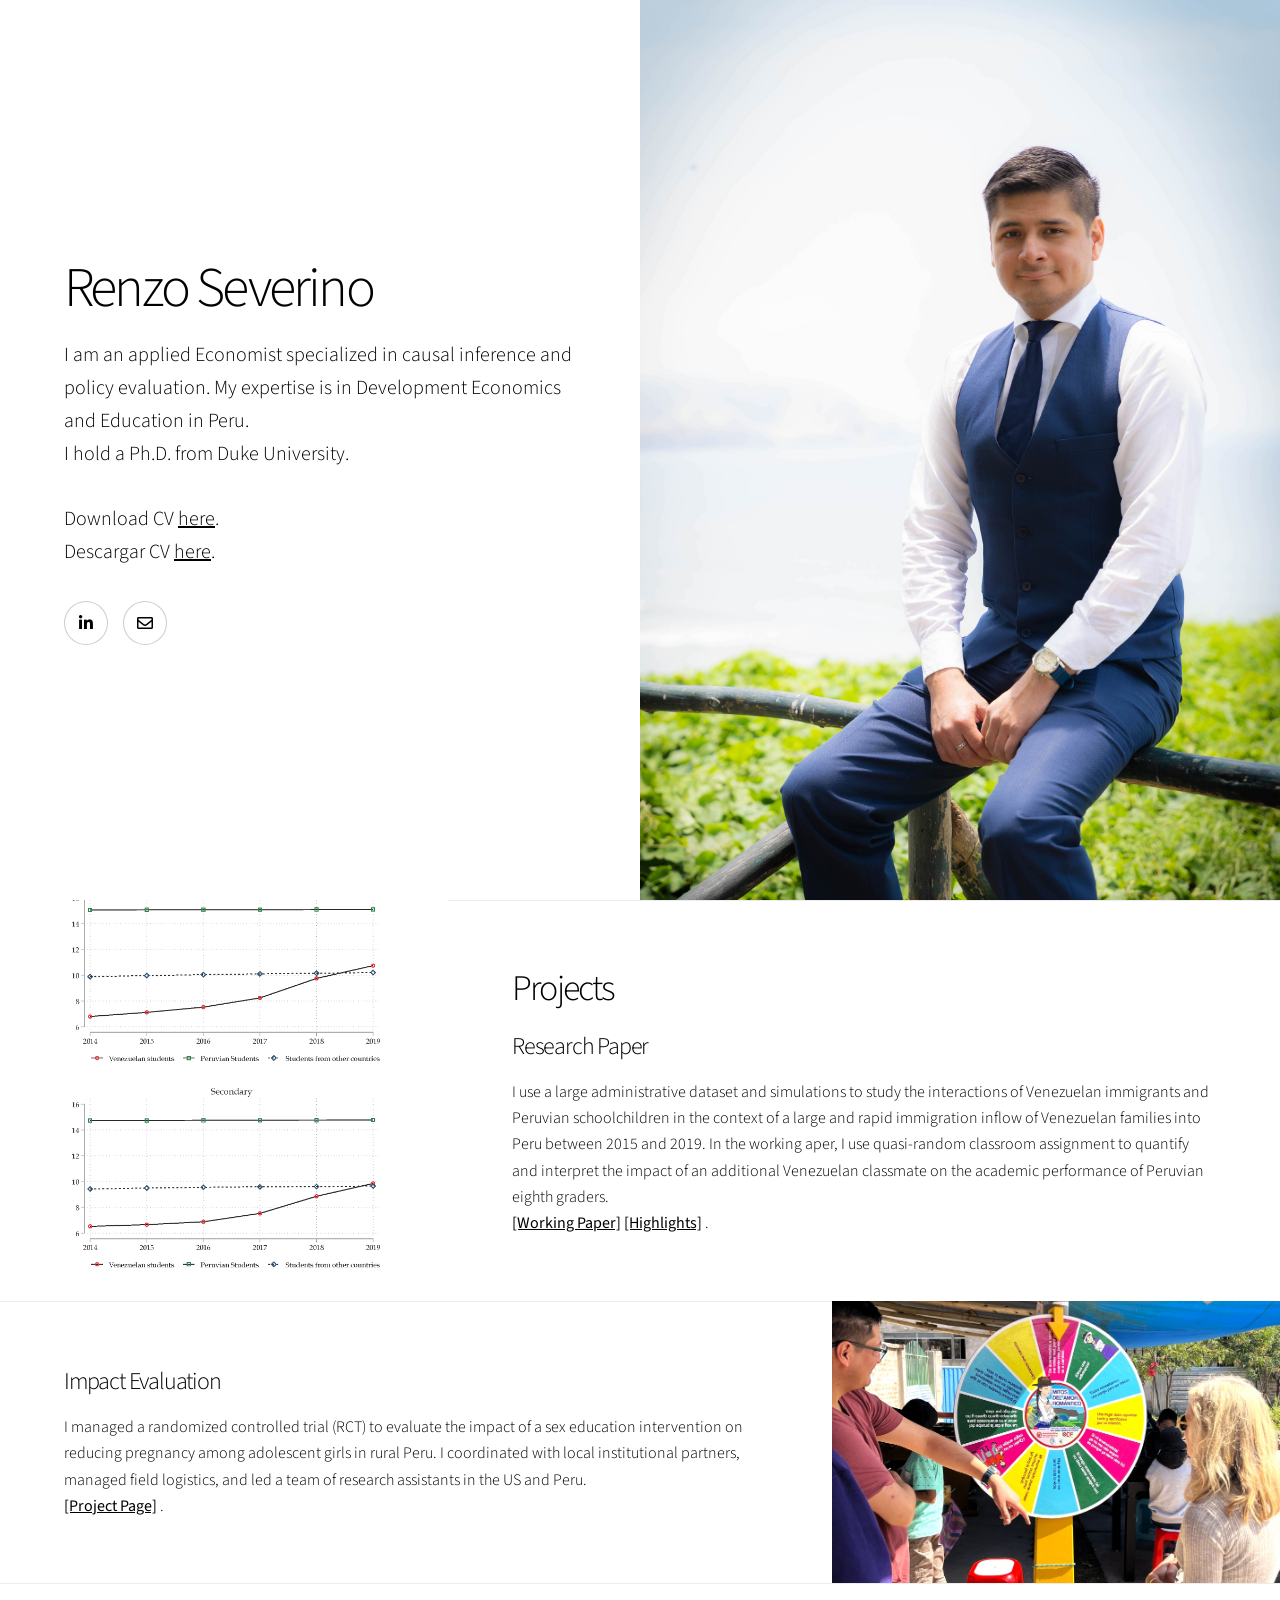
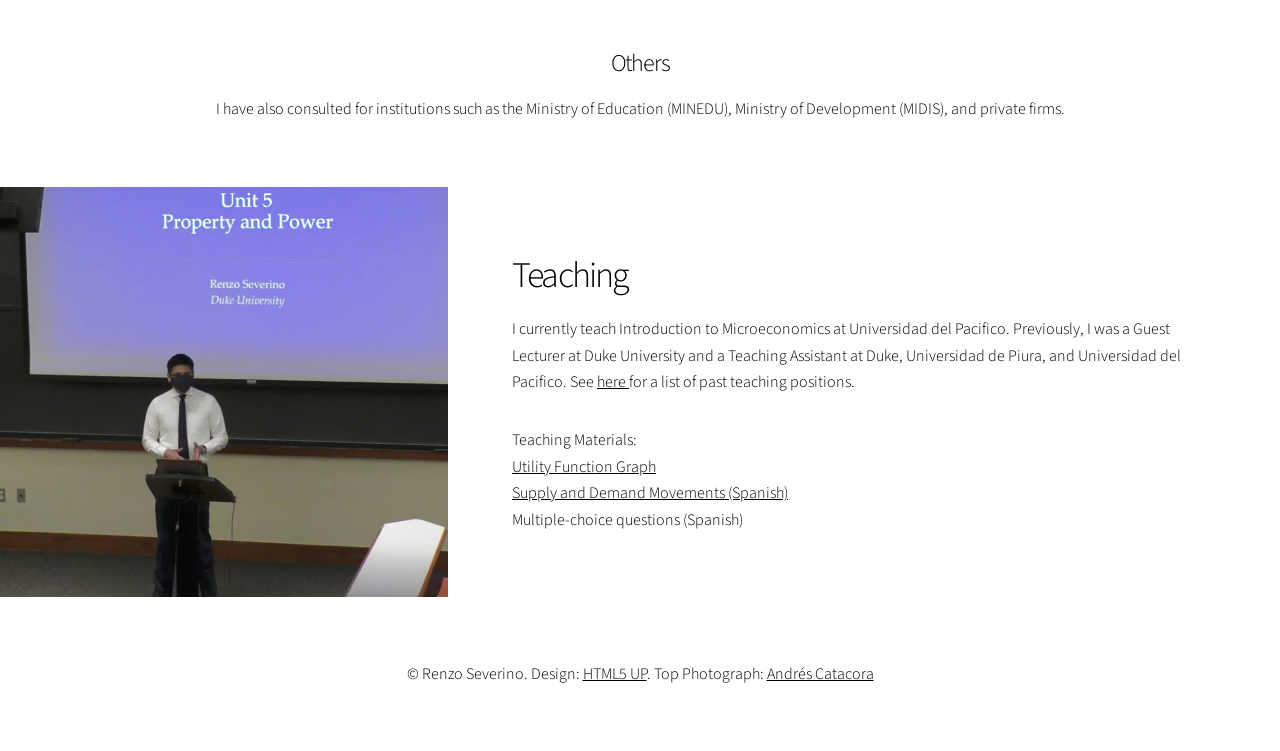
==== commit fda8c3aa: "new teaching material" ====
--- a/index.html
+++ b/index.html
@@ -82,6 +82,7 @@
 						
 							<p> Teaching Materials: <br>
 								<a href="utility.html"> Utility Function Graph </a> <br> 
+								<a href="movements.html"> Supply and Demand Movements (Spanish) </a> <br>
 								Multiple-choice questions (Spanish) </p>		
 						</div>
 						<div class="image">
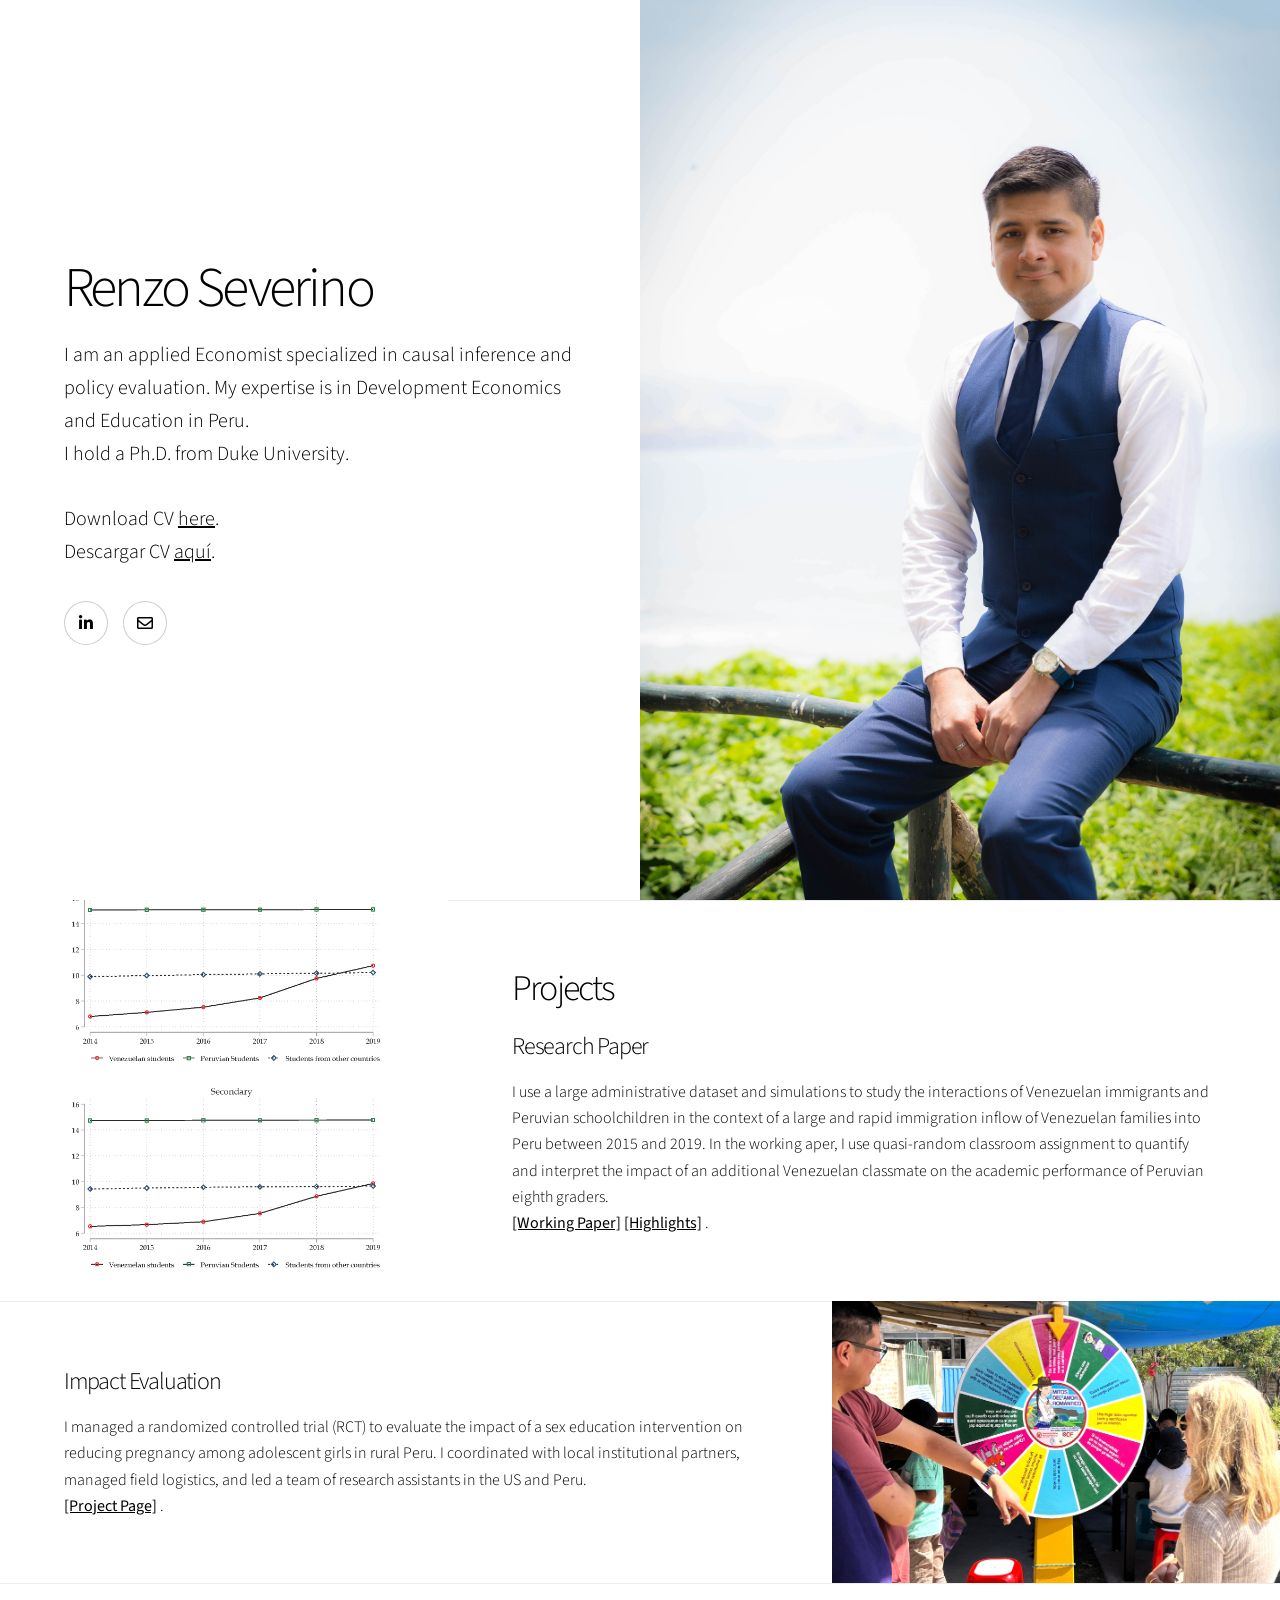
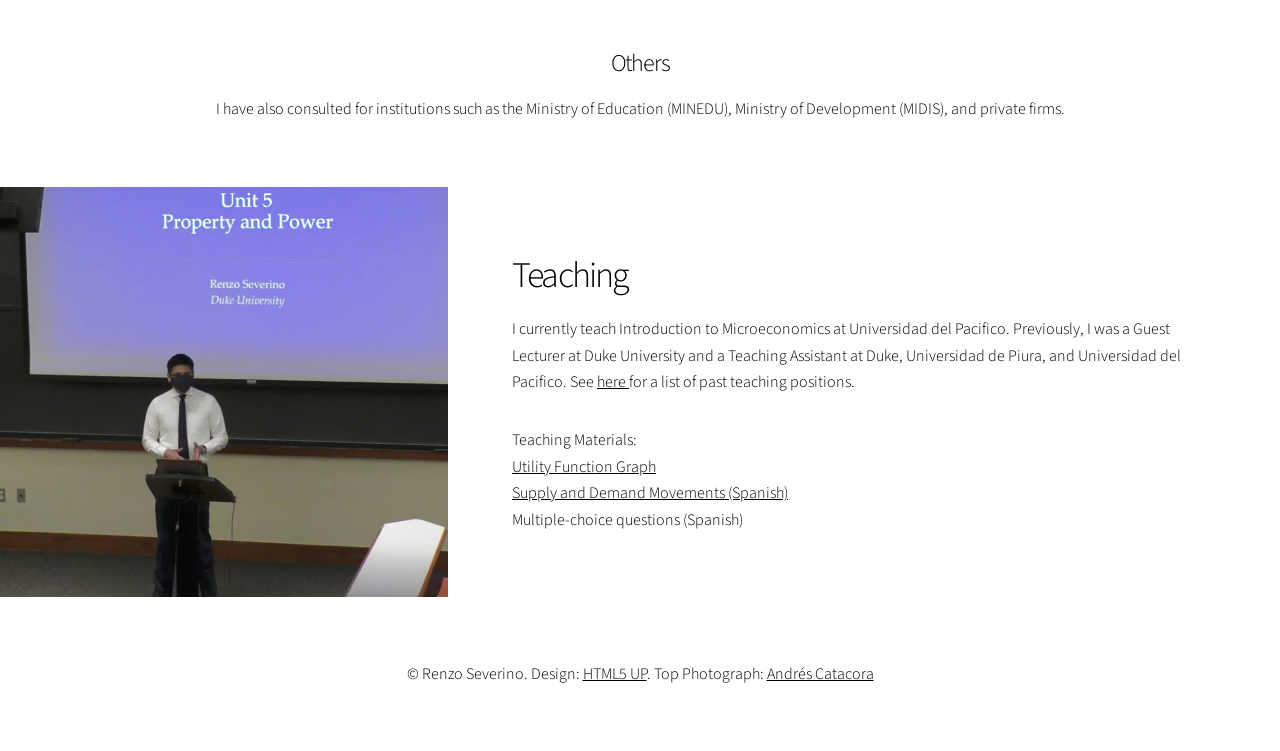
==== commit 0657b810: "Update index.html" ====
--- a/index.html
+++ b/index.html
@@ -24,7 +24,7 @@
 							<h1>Renzo Severino</h1>
 							<p class="major">I am an applied Economist specialized in causal inference and policy evaluation. My expertise is in Development Economics and Education in Peru.
 							<br> I hold a Ph.D. from Duke University.</p>								
-							<p class="major">Download CV <a href="Severino_CV_English.pdf">here</a>. <br> Descargar CV <a href="Severino_CV_Español.pdf">here</a>. </p>
+							<p class="major">Download CV <a href="Severino_CV_English.pdf">here</a>. <br> Descargar CV <a href="Severino_CV_Español.pdf">aquí</a>. </p>
 							<ul class="icons">
 								<li><a href="https://www.linkedin.com/in/renzoseverino/?locale=en_US" class="icon brands style2 fa-linkedin-in"><span class="label">LinkedIn</span></a></li>
 								<li><a href="mailto:renzo.severino@outlook.com" class="icon style2 fa-envelope"><span class="label">Email</span></a></li>
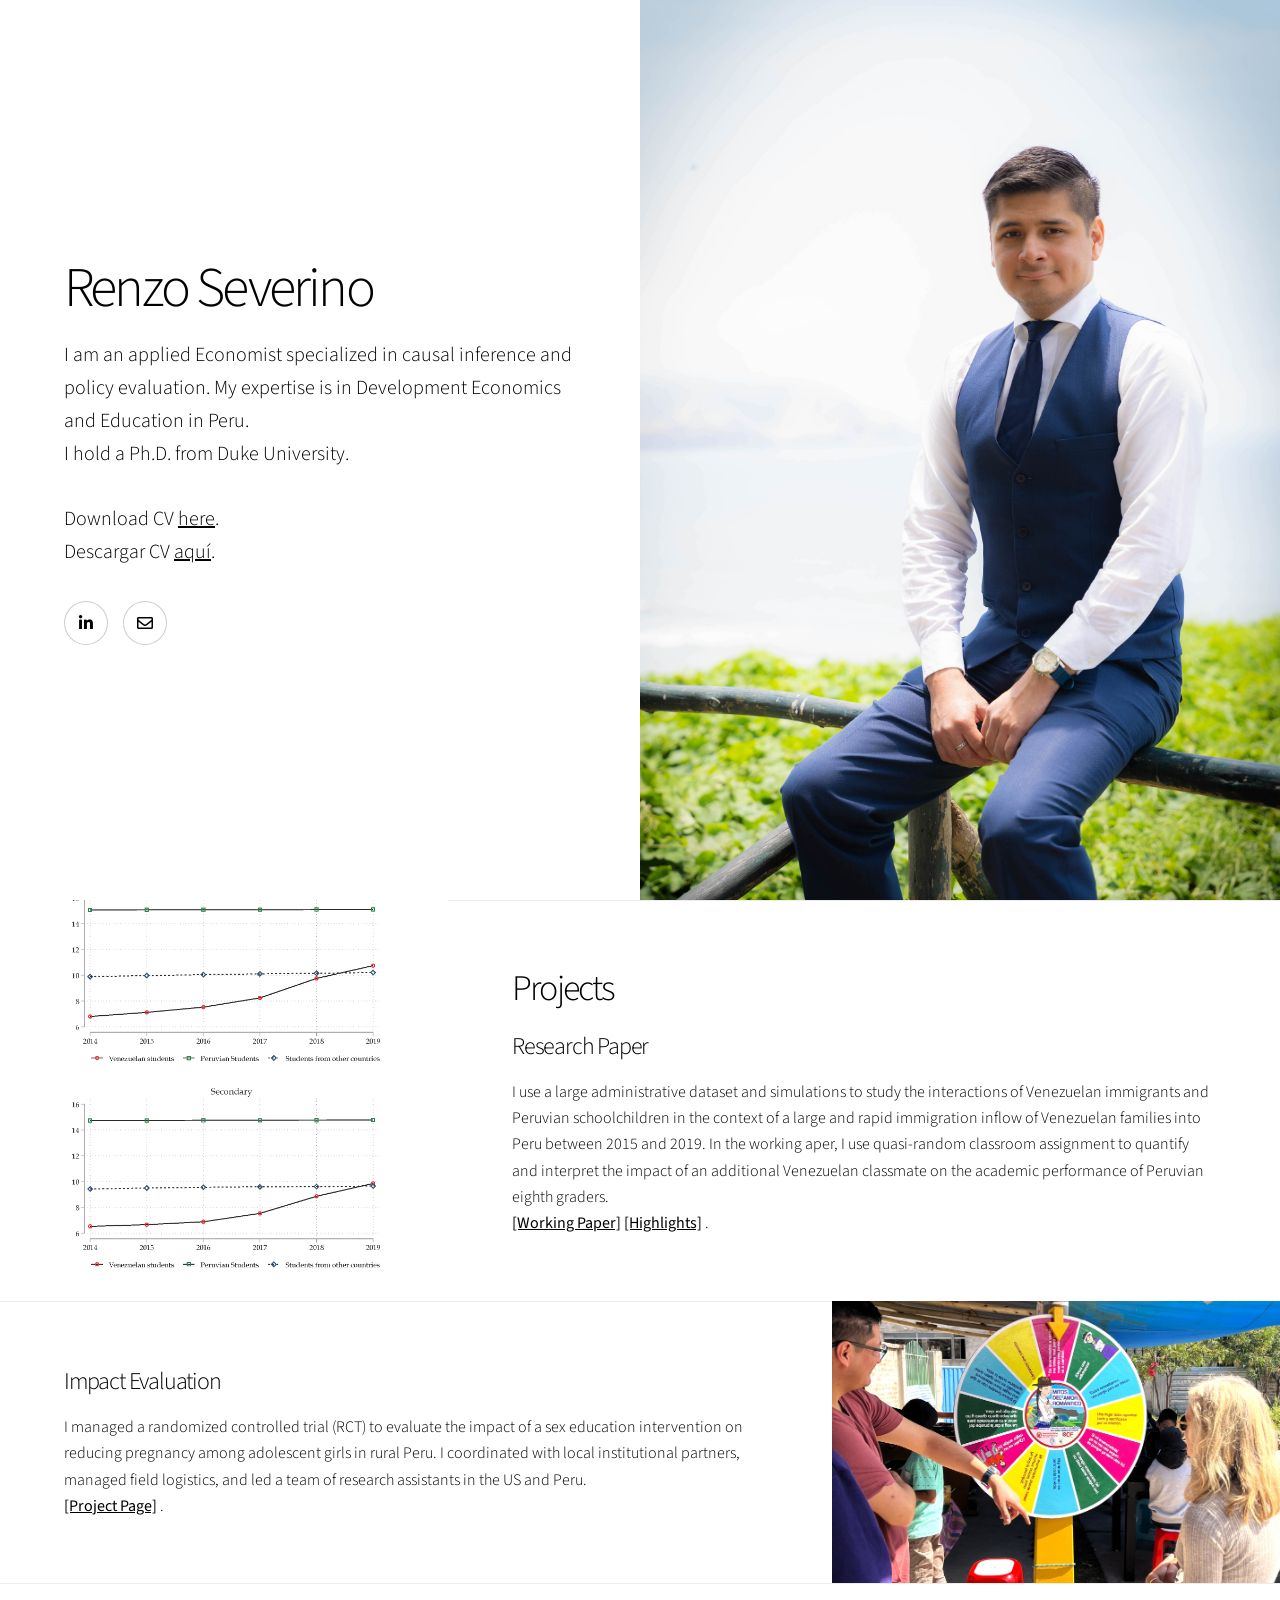
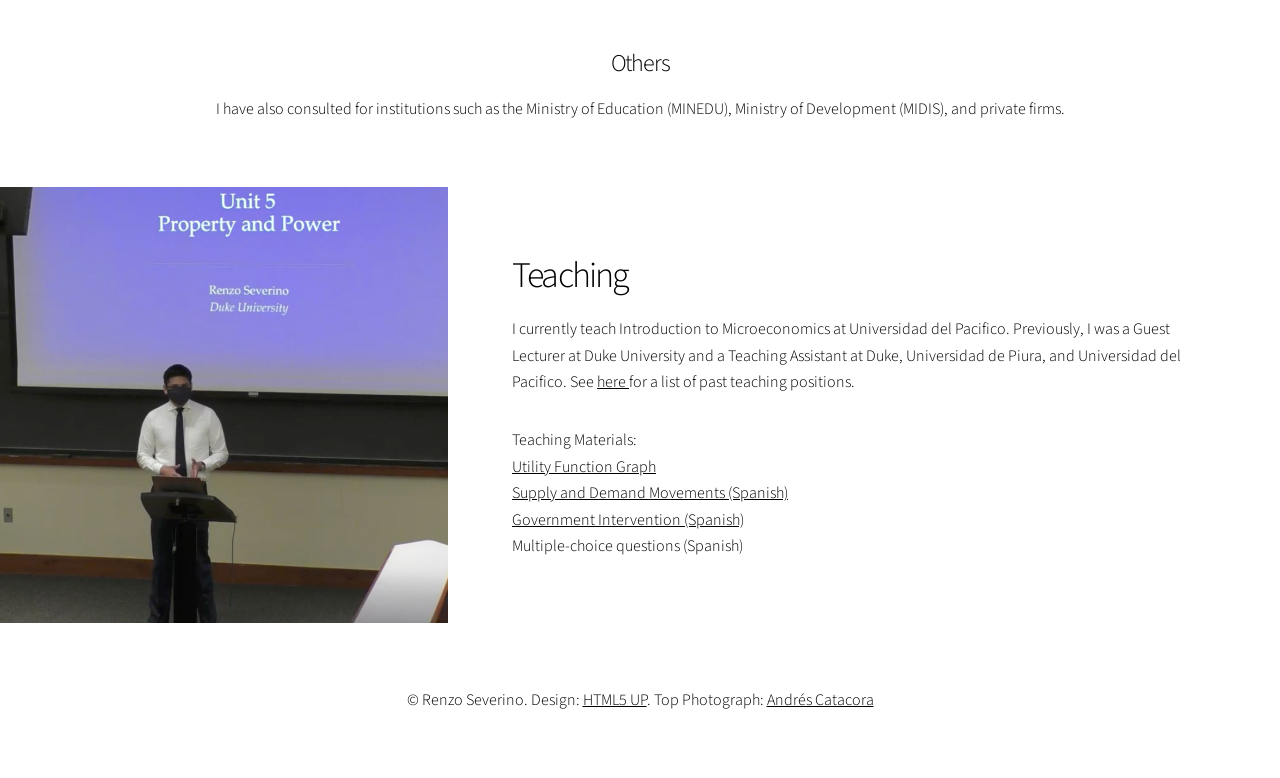
==== commit 1d9edc5a: "added new policy game intervention.html now running" ====
--- a/index.html
+++ b/index.html
@@ -24,7 +24,7 @@
 							<h1>Renzo Severino</h1>
 							<p class="major">I am an applied Economist specialized in causal inference and policy evaluation. My expertise is in Development Economics and Education in Peru.
 							<br> I hold a Ph.D. from Duke University.</p>								
-							<p class="major">Download CV <a href="Severino_CV_English.pdf">here</a>. <br> Descargar CV <a href="Severino_CV_Español.pdf">aquí</a>. </p>
+							<p class="major">Download CV <a href="docs/Severino_CV_English.pdf">here</a>. <br> Descargar CV <a href="docs/Severino_CV_Español.pdf">aquí</a>. </p>
 							<ul class="icons">
 								<li><a href="https://www.linkedin.com/in/renzoseverino/?locale=en_US" class="icon brands style2 fa-linkedin-in"><span class="label">LinkedIn</span></a></li>
 								<li><a href="mailto:renzo.severino@outlook.com" class="icon style2 fa-envelope"><span class="label">Email</span></a></li>
@@ -44,7 +44,7 @@
 							<p>I use a large administrative dataset and simulations to study the interactions of Venezuelan immigrants and Peruvian schoolchildren 
 							in the context of a large and rapid immigration inflow of Venezuelan families into Peru between 2015 and 2019. In the working aper, I 
 							use quasi-random classroom assignment to quantify and interpret the impact of an additional Venezuelan classmate on the 
-							academic performance of Peruvian eighth graders. <br> <a href="Severino_Venezuela.pdf"> <b>[Working Paper]</b></a> <a href="SeverinoVenezuela.html"> <b>[Highlights]</b></a> . </p>
+							academic performance of Peruvian eighth graders. <br> <a href="docs/Severino_Venezuela.pdf"> <b>[Working Paper]</b></a> <a href="SeverinoVenezuela.html"> <b>[Highlights]</b></a> . </p>
 							</div>
 						<div class="image">
 							<img src="images/spotlight01.png" alt="" />
@@ -78,11 +78,12 @@
 							<h2>Teaching</h2>
 							<p>I currently teach Introduction to Microeconomics at Universidad del Pacifico. Previously, I was a Guest Lecturer at 
 								Duke University and a Teaching Assistant at Duke, Universidad de Piura, and Universidad del Pacifico. 
-								See <a href="Severino_Teaching.pdf"> here </a> for a list of past teaching positions. </p>
+								See <a href="docs/Severino_Teaching.pdf"> here </a> for a list of past teaching positions. </p>
 						
 							<p> Teaching Materials: <br>
 								<a href="utility.html"> Utility Function Graph </a> <br> 
 								<a href="movements.html"> Supply and Demand Movements (Spanish) </a> <br>
+								<a href="intervention.html"> Government Intervention (Spanish) </a> <br>								
 								Multiple-choice questions (Spanish) </p>		
 						</div>
 						<div class="image">
@@ -109,4 +110,4 @@
 			<script src="assets/js/main.js"></script>
 
 	</body>
-</html>+</html>
